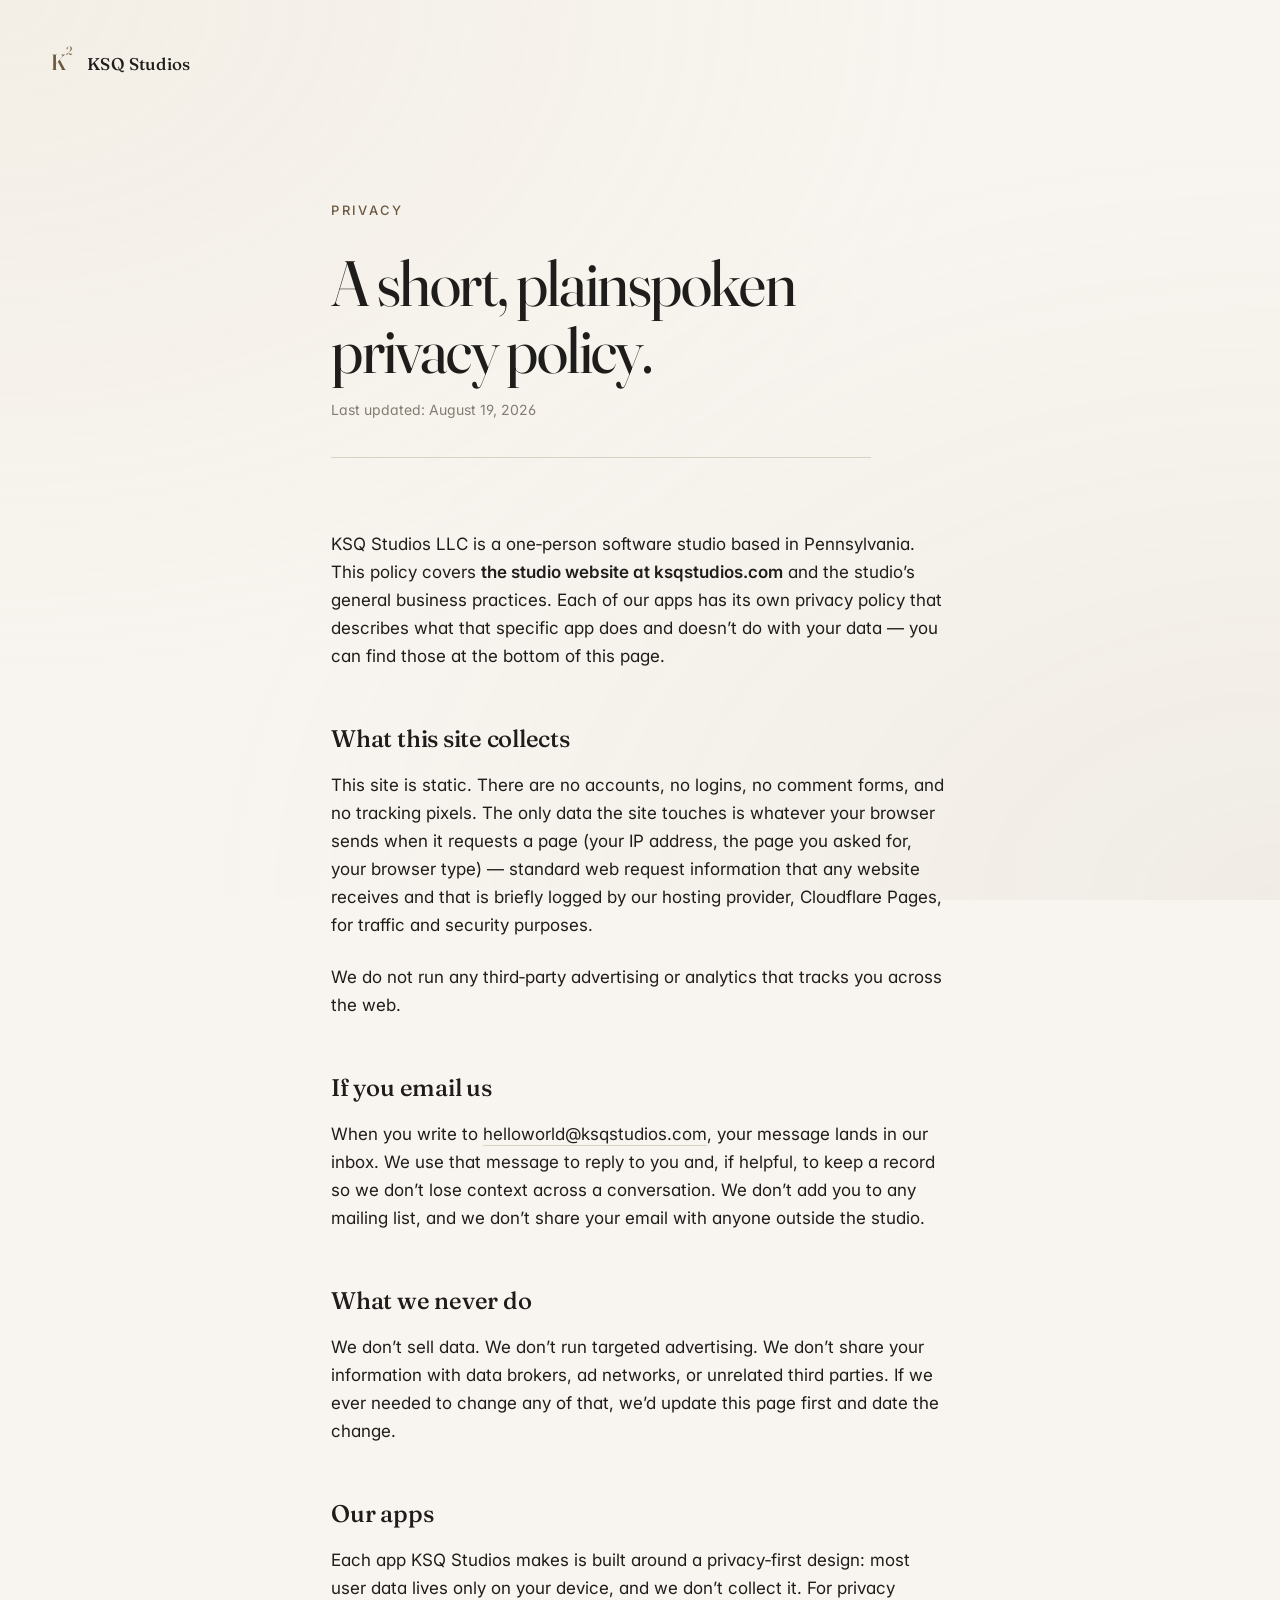
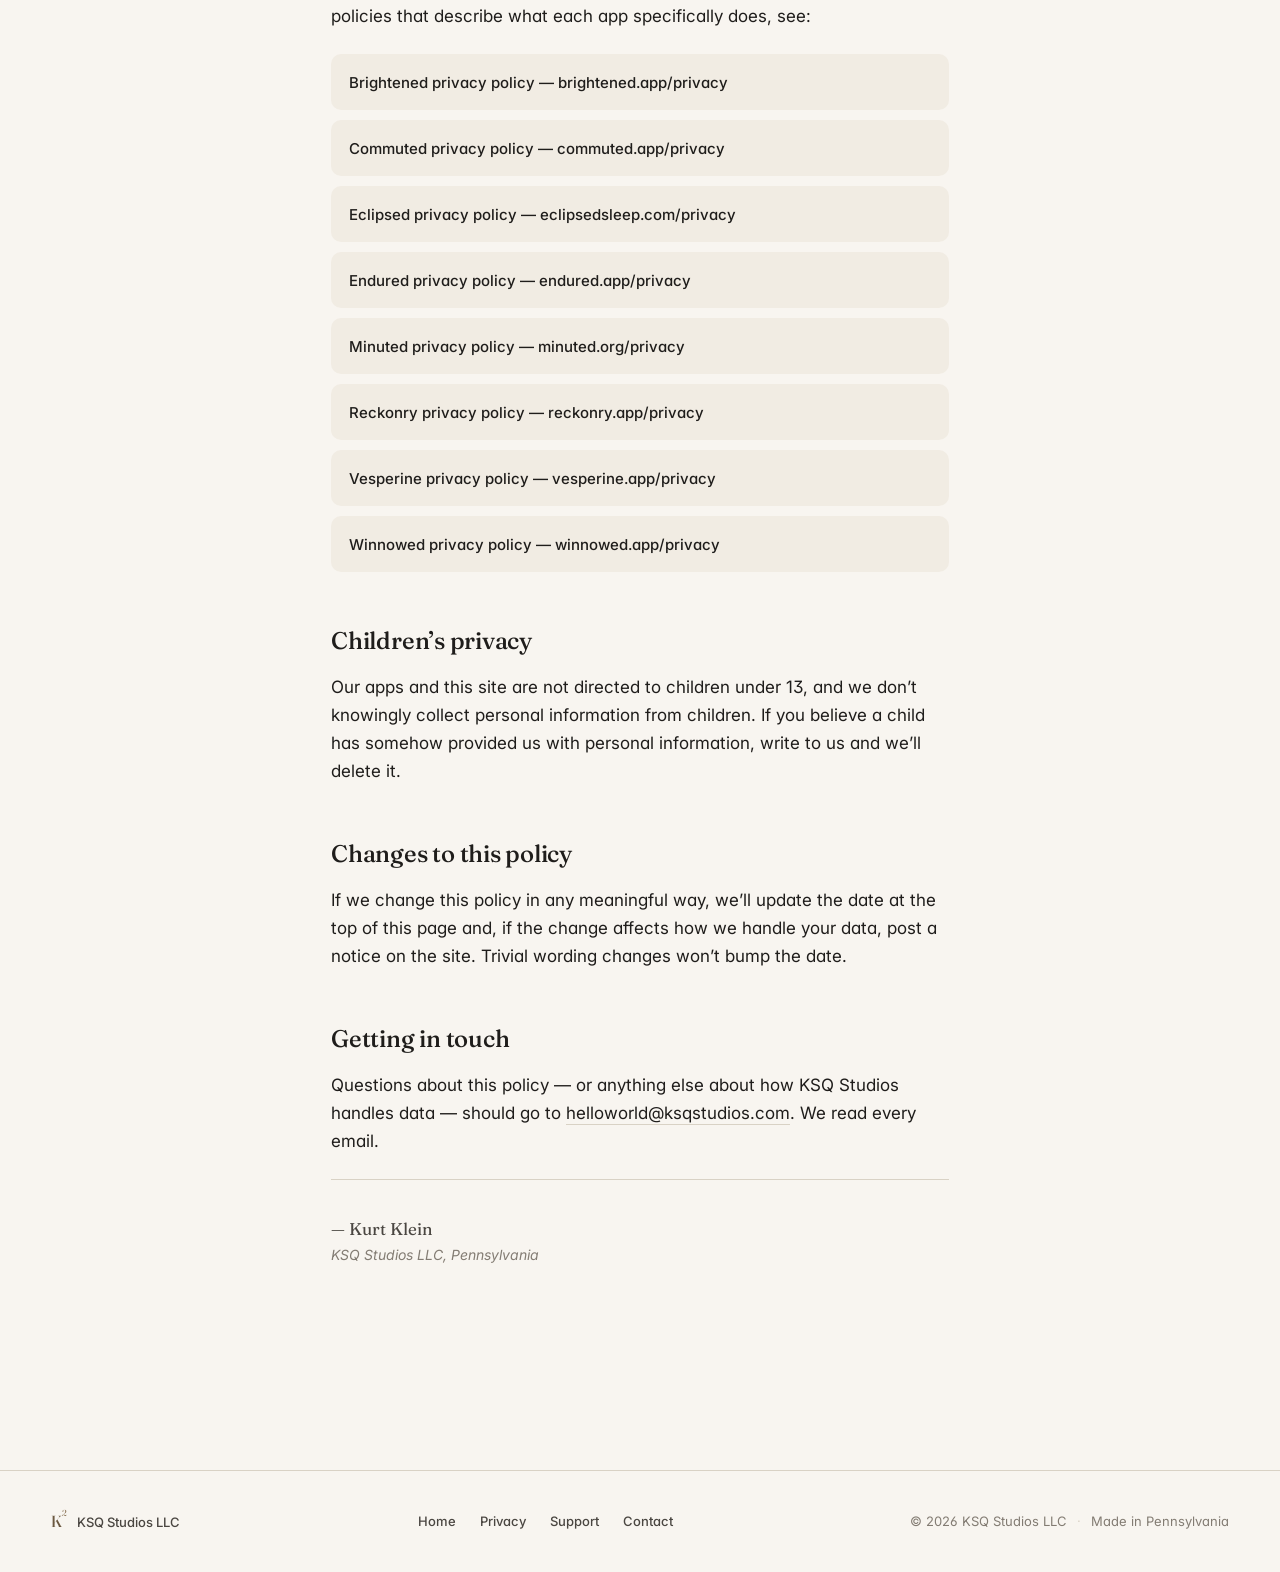
==== privacy.html @ d29ca43e "Updated for Commuted App Launch" ====
<!DOCTYPE html>
<html lang="en">
<head>
  <meta charset="UTF-8">
  <meta name="viewport" content="width=device-width, initial-scale=1.0">
  <meta name="description" content="Privacy policy for KSQ Studios LLC and ksqstudios.com. For app-specific policies, see the individual app sites.">

  <title>Privacy — KSQ Studios</title>

  <link rel="icon" type="image/x-icon" href="/favicon.ico">
  <link rel="icon" type="image/png" href="/favicon.png">
  <link rel="apple-touch-icon" href="/apple-touch-icon.png">

  <meta property="og:title" content="Privacy — KSQ Studios">
  <meta property="og:description" content="Privacy policy for KSQ Studios LLC and ksqstudios.com.">
  <meta property="og:url" content="https://ksqstudios.com/privacy">
  <meta property="og:type" content="website">
  <meta property="og:image" content="https://ksqstudios.com/og-image.png">

  <meta name="theme-color" content="#F8F5F0">

  <link rel="preconnect" href="https://fonts.googleapis.com">
  <link rel="preconnect" href="https://fonts.gstatic.com" crossorigin>
  <link href="https://fonts.googleapis.com/css2?family=Fraunces:ital,opsz,wght@0,9..144,400;0,9..144,500;0,9..144,600;1,9..144,400;1,9..144,500&family=Inter:wght@400;500;600&display=swap" rel="stylesheet">

  <link rel="stylesheet" href="/styles.css">
</head>
<body>

  <header class="site-header">
    <a href="/" class="wordmark-row" aria-label="KSQ Studios home">
      <span class="monogram" aria-hidden="true">K<sup>2</sup></span>
      <span class="wordmark">KSQ Studios</span>
    </a>
  </header>

  <main>

    <article class="doc">
      <p class="eyebrow">Privacy</p>
      <h1 class="doc-title">A short, plainspoken privacy policy.</h1>
      <p class="doc-meta">Last updated: August 19, 2026</p>

      <div class="doc-body">

        <p>
          KSQ Studios LLC is a one&#x2011;person software studio based in Pennsylvania. This policy covers <strong>the studio website at ksqstudios.com</strong> and the studio&rsquo;s general business practices. Each of our apps has its own privacy policy that describes what that specific app does and doesn&rsquo;t do with your data &mdash; you can find those at the bottom of this page.
        </p>

        <h2>What this site collects</h2>
        <p>
          This site is static. There are no accounts, no logins, no comment forms, and no tracking pixels. The only data the site touches is whatever your browser sends when it requests a page (your IP address, the page you asked for, your browser type) &mdash; standard web request information that any website receives and that is briefly logged by our hosting provider, Cloudflare Pages, for traffic and security purposes.
        </p>
        <p>
          We do not run any third&#x2011;party advertising or analytics that tracks you across the web.
        </p>

        <h2>If you email us</h2>
        <p>
          When you write to <a href="mailto:helloworld@ksqstudios.com">helloworld@ksqstudios.com</a>, your message lands in our inbox. We use that message to reply to you and, if helpful, to keep a record so we don&rsquo;t lose context across a conversation. We don&rsquo;t add you to any mailing list, and we don&rsquo;t share your email with anyone outside the studio.
        </p>

        <h2>What we never do</h2>
        <p>
          We don&rsquo;t sell data. We don&rsquo;t run targeted advertising. We don&rsquo;t share your information with data brokers, ad networks, or unrelated third parties. If we ever needed to change any of that, we&rsquo;d update this page first and date the change.
        </p>

        <h2>Our apps</h2>
        <p>
          Each app KSQ Studios makes is built around a privacy&#x2011;first design: most user data lives only on your device, and we don&rsquo;t collect it. For privacy policies that describe what each app specifically does, see:
        </p>
        <ul class="link-list">
          <li><a href="https://brightened.app/privacy" rel="noopener">Brightened privacy policy &mdash; brightened.app/privacy</a></li>
          <li><a href="https://commuted.app/privacy" rel="noopener">Commuted privacy policy &mdash; commuted.app/privacy</a></li>
          <li><a href="https://eclipsedsleep.com/privacy" rel="noopener">Eclipsed privacy policy &mdash; eclipsedsleep.com/privacy</a></li>
          <li><a href="https://endured.app/privacy" rel="noopener">Endured privacy policy &mdash; endured.app/privacy</a></li>
          <li><a href="https://minuted.org/privacy" rel="noopener">Minuted privacy policy &mdash; minuted.org/privacy</a></li>
          <li><a href="https://reckonry.app/privacy" rel="noopener">Reckonry privacy policy &mdash; reckonry.app/privacy</a></li>
          <li><a href="https://vesperine.app/privacy" rel="noopener">Vesperine privacy policy &mdash; vesperine.app/privacy</a></li>
          <li><a href="https://winnowed.app/privacy" rel="noopener">Winnowed privacy policy &mdash; winnowed.app/privacy</a></li>
        </ul>

        <h2>Children&rsquo;s privacy</h2>
        <p>
          Our apps and this site are not directed to children under 13, and we don&rsquo;t knowingly collect personal information from children. If you believe a child has somehow provided us with personal information, write to us and we&rsquo;ll delete it.
        </p>

        <h2>Changes to this policy</h2>
        <p>
          If we change this policy in any meaningful way, we&rsquo;ll update the date at the top of this page and, if the change affects how we handle your data, post a notice on the site. Trivial wording changes won&rsquo;t bump the date.
        </p>

        <h2>Getting in touch</h2>
        <p>
          Questions about this policy &mdash; or anything else about how KSQ Studios handles data &mdash; should go to <a href="mailto:helloworld@ksqstudios.com">helloworld@ksqstudios.com</a>. We read every email.
        </p>

        <p class="signoff">
          &mdash; Kurt Klein<br>
          <em>KSQ Studios LLC, Pennsylvania</em>
        </p>

      </div>
    </article>

  </main>

  <footer class="site-footer">
    <div class="footer-inner">
      <div class="footer-mark">
        <span class="monogram monogram--small" aria-hidden="true">K<sup>2</sup></span>
        <span>KSQ Studios LLC</span>
      </div>
      <nav class="footer-nav" aria-label="Footer">
        <a href="/">Home</a>
        <a href="/privacy">Privacy</a>
        <a href="/support">Support</a>
        <a href="mailto:helloworld@ksqstudios.com">Contact</a>
      </nav>
      <div class="footer-meta">
        <span>&copy; 2026 KSQ Studios LLC</span>
        <span class="dot" aria-hidden="true">&middot;</span>
        <span>Made in Pennsylvania</span>
      </div>
    </div>
  </footer>

</body>
</html>
---- styles.css ----
/* ============================================================
   KSQ Studios — styles.css
   ============================================================ */

/* ---------- Tokens ---------- */
:root {
  /* Paper & ink — calm, letterhead-quality background that lets
     each app's gradient do its own thing in its card. */
  --paper:        #F8F5F0;
  --paper-warm:   #F1ECE3;
  --ink:          #1F1D1B;
  --ink-soft:     #4A4641;
  --ink-mute:     #837C73;
  --rule:         #D9D2C5;

  /* Accent — a warm graphite/bronze that sits between the
     two app palettes without competing with either. */
  --accent:       #6B5840;
  --accent-soft:  #8C7558;

  /* Minuted brand stops (cool→warm) */
  --m-cool:       #378ADD;
  --m-mid:        #7F77DD;
  --m-warm:       #D85A30;

  /* Winnowed brand stops (harvest arc) */
  --w-sage:       #7A9B5E;
  --w-wheat:      #D4B56A;
  --w-rust:       #C25A2F;
  --w-burgundy:   #6B1A1E;

  /* Eclipsed brand stops (Vigil — cool clarity to fevered crimson) */
  --e-slate:      #3A5878;
  --e-mist:       #4F5680;
  --e-plum:       #6E4569;
  --e-rust:       #8B3D45;
  --e-crimson:    #5E1418;

  /* Endured brand stops (Bone-to-Iron — achromatic depth) */
  --en-bone:      #E8E1D0;
  --en-stone:     #B0A998;
  --en-slate:     #605C50;
  --en-graphite:  #2A2926;
  --en-iron:      #0A0A09;

  /* Vesperine brand stops (Candle, ivory glow to coal) */
  --v-ivory:      #F5F1E8;
  --v-honey:      #EDC788;
  --v-amber:      #A87838;
  --v-bronze:     #5A3318;
  --v-coal:       #1F1108;

  /* Brightened brand stops (positive arc, slate to radiant) */
  --b-slate:      #3A4148;
  --b-dusk:       #4E4468;
  --b-dawn:       #B89654;
  --b-amber:      #C4832F;
  --b-radiant:    #D9A621;

  /* Reckonry brand stops (divergence arc, teal to magenta) */
  --r-teal:       #1F5F5B;
  --r-petrol:     #2E4E6E;
  --r-indigo:     #46406E;
  --r-violet:     #6E3A78;
  --r-magenta:    #8E2358;

  /* Commuted brand stops (fixed identity arc, asphalt to signal) */
  --c-asphalt:    #0E1620;
  --c-slate:      #1E3040;
  --c-steel:      #33546B;
  --c-channel:    #3E829B;
  --c-signal:     #5FBFCF;

  /* Type scale — fluid clamps so the page reads on phone and laptop alike */
  --fs-eyebrow:   clamp(11px, 0.7vw + 9px, 13px);
  --fs-section:   clamp(11px, 0.7vw + 9px, 13px);
  --fs-body:      clamp(15px, 0.4vw + 14px, 17px);
  --fs-lede:      clamp(17px, 0.6vw + 15px, 21px);
  --fs-hero:      clamp(38px, 6vw + 12px, 76px);
  --fs-app-name:  clamp(28px, 2.4vw + 18px, 40px);
  --fs-app-tag:   clamp(17px, 0.6vw + 15px, 21px);

  /* Spacing — generous, magazine-grade rhythm */
  --space-page:   clamp(24px, 4vw, 56px);
  --space-block:  clamp(80px, 9vw, 140px);
}

/* ---------- Reset ---------- */
*, *::before, *::after { box-sizing: border-box; }

html {
  -webkit-text-size-adjust: 100%;
  -webkit-font-smoothing: antialiased;
  -moz-osx-font-smoothing: grayscale;
  text-rendering: optimizeLegibility;
  scroll-behavior: smooth;
}

body {
  margin: 0;
  padding: 0;
  background: var(--paper);
  color: var(--ink);
  font-family: 'Inter', -apple-system, BlinkMacSystemFont, 'Segoe UI', sans-serif;
  font-size: var(--fs-body);
  line-height: 1.55;
  font-feature-settings: 'kern', 'liga', 'ss01', 'cv11';
}

/* Subtle paper texture — not a generic noise overlay,
   just a hint of variation so the cream feels printed
   instead of digital. */
body::before {
  content: '';
  position: fixed;
  inset: 0;
  pointer-events: none;
  background:
    radial-gradient(ellipse at top left, rgba(214, 195, 165, 0.12), transparent 55%),
    radial-gradient(ellipse at bottom right, rgba(160, 140, 110, 0.08), transparent 60%);
  z-index: 0;
}

main, header, footer { position: relative; z-index: 1; }

a { color: inherit; text-decoration: none; }

/* ---------- Header ---------- */
.site-header {
  padding: clamp(28px, 3.5vw, 48px) var(--space-page);
}

.wordmark-row {
  display: inline-flex;
  align-items: baseline;
  gap: 14px;
}

.monogram {
  font-family: 'Fraunces', Georgia, serif;
  font-size: 22px;
  font-weight: 500;
  font-variation-settings: 'opsz' 144;
  letter-spacing: -0.01em;
  color: var(--accent);
  position: relative;
  display: inline-block;
}

.monogram sup {
  font-size: 0.55em;
  font-weight: 500;
  margin-left: 0.04em;
  top: -0.55em;
  position: relative;
  color: var(--accent-soft);
}

.monogram--small {
  font-size: 16px;
}

.wordmark {
  font-family: 'Fraunces', Georgia, serif;
  font-size: 17px;
  font-weight: 500;
  font-variation-settings: 'opsz' 14;
  letter-spacing: 0.01em;
  color: var(--ink);
}

/* ---------- Hero ---------- */
.hero {
  padding: clamp(60px, 9vw, 140px) var(--space-page) clamp(80px, 11vw, 160px);
  max-width: 1080px;
  margin: 0 auto;
}

.eyebrow {
  font-family: 'Inter', sans-serif;
  font-size: var(--fs-eyebrow);
  font-weight: 500;
  text-transform: uppercase;
  letter-spacing: 0.18em;
  color: var(--accent);
  margin: 0 0 28px;
}

.hero-headline {
  font-family: 'Fraunces', Georgia, serif;
  font-size: var(--fs-hero);
  font-weight: 400;
  font-variation-settings: 'opsz' 144;
  line-height: 1.04;
  letter-spacing: -0.025em;
  color: var(--ink);
  margin: 0 0 clamp(28px, 3vw, 40px);
  max-width: 18ch;
}

.hero-headline em {
  font-style: italic;
  font-weight: 400;
  color: var(--accent);
  font-variation-settings: 'opsz' 144;
}

.hero-lede {
  font-family: 'Inter', sans-serif;
  font-size: var(--fs-lede);
  font-weight: 400;
  line-height: 1.5;
  color: var(--ink-soft);
  max-width: 52ch;
  margin: 0;
}

/* ---------- Section labels (small caps anchors) ---------- */
.section-label {
  font-family: 'Inter', sans-serif;
  font-size: var(--fs-section);
  font-weight: 500;
  text-transform: uppercase;
  letter-spacing: 0.18em;
  color: var(--accent);
  margin: 0 0 clamp(36px, 4vw, 56px);
  padding-bottom: 14px;
  border-bottom: 1px solid var(--rule);
}

/* ---------- Apps grid ---------- */
.apps {
  padding: 0 var(--space-page) var(--space-block);
  max-width: 1280px;
  margin: 0 auto;
}

.app-grid {
  display: grid;
  grid-template-columns: repeat(auto-fit, minmax(min(420px, 100%), 1fr));
  gap: clamp(24px, 3vw, 40px);
}

/* ---------- App card ---------- */
.app-card {
  position: relative;
  display: flex;
  flex-direction: column;
  background: #fff;
  border-radius: 24px;
  overflow: hidden;
  box-shadow:
    0 1px 0 rgba(0, 0, 0, 0.02),
    0 4px 12px rgba(31, 29, 27, 0.04),
    0 24px 48px -16px rgba(31, 29, 27, 0.08);
  transition: transform 0.4s cubic-bezier(0.2, 0.8, 0.2, 1),
              box-shadow 0.4s cubic-bezier(0.2, 0.8, 0.2, 1);
}

.app-card:hover {
  transform: translateY(-3px);
  box-shadow:
    0 1px 0 rgba(0, 0, 0, 0.02),
    0 8px 20px rgba(31, 29, 27, 0.06),
    0 32px 64px -16px rgba(31, 29, 27, 0.12);
}

/* Card art header — gradient backdrop tinted by app brand,
   icon floating in the top-leading area like a printed plate. */
.app-card-art {
  position: relative;
  aspect-ratio: 16 / 9;
  overflow: hidden;
  display: flex;
  align-items: center;
  justify-content: center;
}

.app-card-glow {
  position: absolute;
  inset: 0;
  z-index: 0;
}

.app-card-glow--minuted {
  background:
    radial-gradient(ellipse at 25% 35%, var(--m-cool) 0%, transparent 55%),
    radial-gradient(ellipse at 75% 70%, var(--m-warm) 0%, transparent 50%),
    linear-gradient(135deg, var(--m-cool), var(--m-mid) 50%, var(--m-warm));
}

.app-card-glow--winnowed {
  background:
    radial-gradient(ellipse at 20% 40%, var(--w-sage) 0%, transparent 55%),
    radial-gradient(ellipse at 80% 70%, var(--w-burgundy) 0%, transparent 50%),
    linear-gradient(135deg, var(--w-sage), var(--w-wheat) 35%, var(--w-rust) 70%, var(--w-burgundy));
}

.app-card-glow--eclipsed {
  background:
    radial-gradient(ellipse at 25% 35%, var(--e-slate) 0%, transparent 55%),
    radial-gradient(ellipse at 75% 70%, var(--e-crimson) 0%, transparent 50%),
    linear-gradient(135deg, var(--e-slate), var(--e-mist) 25%, var(--e-plum) 50%, var(--e-rust) 75%, var(--e-crimson));
}

.app-card-glow--endured {
  background:
    radial-gradient(ellipse at 25% 35%, var(--en-stone) 0%, transparent 55%),
    radial-gradient(ellipse at 75% 70%, var(--en-iron) 0%, transparent 50%),
    linear-gradient(135deg, var(--en-bone), var(--en-stone) 25%, var(--en-slate) 50%, var(--en-graphite) 75%, var(--en-iron));
}

.app-card-glow--vesperine {
  background:
    radial-gradient(ellipse at 28% 32%, var(--v-honey) 0%, transparent 52%),
    radial-gradient(ellipse at 78% 74%, var(--v-coal) 0%, transparent 55%),
    linear-gradient(135deg, var(--v-bronze), var(--v-amber) 42%, var(--v-honey) 100%);
}

.app-card-glow--brightened {
  background:
    radial-gradient(ellipse at 25% 35%, var(--b-dusk) 0%, transparent 55%),
    radial-gradient(ellipse at 75% 70%, var(--b-radiant) 0%, transparent 50%),
    linear-gradient(135deg, var(--b-slate), var(--b-dusk) 25%, var(--b-dawn) 50%, var(--b-amber) 75%, var(--b-radiant));
}

.app-card-glow--reckonry {
  background:
    radial-gradient(ellipse at 25% 35%, var(--r-petrol) 0%, transparent 55%),
    radial-gradient(ellipse at 75% 70%, var(--r-magenta) 0%, transparent 50%),
    linear-gradient(135deg, var(--r-teal), var(--r-petrol) 25%, var(--r-indigo) 50%, var(--r-violet) 75%, var(--r-magenta));
}

.app-card-glow--commuted {
  background:
    radial-gradient(ellipse at 25% 35%, var(--c-slate) 0%, transparent 55%),
    radial-gradient(ellipse at 75% 70%, var(--c-signal) 0%, transparent 50%),
    linear-gradient(135deg, var(--c-asphalt), var(--c-slate) 25%, var(--c-steel) 50%, var(--c-channel) 75%, var(--c-signal));
}

/* Subtle film grain on the gradient — keeps it from looking
   too clean, matches the printed feel of the rest of the page. */
.app-card-art::after {
  content: '';
  position: absolute;
  inset: 0;
  z-index: 1;
  background:
    radial-gradient(ellipse at top, rgba(255, 255, 255, 0.18), transparent 55%);
  pointer-events: none;
}

.app-icon {
  position: relative;
  z-index: 2;
  width: clamp(120px, 18vw, 160px);
  height: auto;
  border-radius: 28px;
  filter: drop-shadow(0 8px 16px rgba(0, 0, 0, 0.18))
          drop-shadow(0 24px 40px rgba(0, 0, 0, 0.22));
  transition: transform 0.5s cubic-bezier(0.2, 0.8, 0.2, 1);
}

.app-card:hover .app-icon {
  transform: translateY(-4px) scale(1.02);
}

/* Card body — typography lives here */
.app-card-body {
  padding: clamp(28px, 3.5vw, 44px) clamp(28px, 3.5vw, 44px) clamp(32px, 4vw, 48px);
  display: flex;
  flex-direction: column;
  gap: 14px;
  flex: 1;
}

.app-name {
  font-family: 'Fraunces', Georgia, serif;
  font-size: var(--fs-app-name);
  font-weight: 500;
  font-variation-settings: 'opsz' 144;
  letter-spacing: -0.02em;
  line-height: 1;
  color: var(--ink);
  margin: 0;
}

.app-tagline {
  font-family: 'Fraunces', Georgia, serif;
  font-style: italic;
  font-size: var(--fs-app-tag);
  font-weight: 400;
  font-variation-settings: 'opsz' 24;
  line-height: 1.3;
  color: var(--accent);
  margin: 0;
  letter-spacing: 0;
}

.app-description {
  font-family: 'Inter', sans-serif;
  font-size: 15px;
  line-height: 1.6;
  color: var(--ink-soft);
  margin: 4px 0 0;
  max-width: 44ch;
}

.app-actions {
  margin-top: auto;
  padding-top: clamp(18px, 2vw, 24px);
  display: flex;
  flex-wrap: wrap;
  gap: 16px 22px;
  align-items: center;
}

.app-link {
  display: inline-flex;
  align-items: center;
  gap: 7px;
  font-family: 'Inter', sans-serif;
  font-size: 14px;
  font-weight: 500;
  color: var(--ink);
  border-bottom: 1px solid var(--ink);
  padding-bottom: 2px;
  transition: color 0.25s ease, border-color 0.25s ease, gap 0.25s ease;
}

.app-link:hover {
  color: var(--accent);
  border-bottom-color: var(--accent);
  gap: 9px;
}

.app-link svg {
  flex-shrink: 0;
  margin-bottom: 1px;
  transition: transform 0.25s ease;
}

/* Coming soon badge: stands where the App Store badge sits until an
   app is approved. Matched to the badge's 160x53 footprint so the card
   does not reflow when the real badge replaces it. Outlined rather than
   filled: it should read as a placeholder, not compete with the live
   download badges on the cards above it. */
.coming-soon-badge {
  display: inline-flex;
  align-items: center;
  gap: 9px;
  width: 160px;
  height: 53px;
  padding: 0 13px;
  box-sizing: border-box;
  border: 1px solid var(--rule);
  border-radius: 9px;
  font-family: 'Inter', sans-serif;
  color: var(--ink-soft);
  background: transparent;
}

.coming-soon-badge svg {
  flex-shrink: 0;
  opacity: 0.65;
}

.coming-soon-text {
  display: flex;
  flex-direction: column;
  line-height: 1.15;
}

.coming-soon-kicker {
  font-size: 13.5px;
  font-weight: 600;
  letter-spacing: -0.005em;
}

.coming-soon-store {
  font-size: 11px;
  font-weight: 400;
  color: var(--ink-mute);
}

.app-link:hover svg {
  transform: translate(1px, -1px);
}

.app-status {
  font-family: 'Inter', sans-serif;
  font-size: 12.5px;
  font-weight: 500;
  text-transform: uppercase;
  letter-spacing: 0.12em;
  color: var(--ink-mute);
  padding: 6px 12px;
  background: var(--paper-warm);
  border-radius: 999px;
  white-space: nowrap;
}

/* ---------- About ---------- */
.about {
  padding: 0 var(--space-page) var(--space-block);
  max-width: 1080px;
  margin: 0 auto;
}

.about-prose {
  max-width: 60ch;
}

.about-prose p {
  font-family: 'Fraunces', Georgia, serif;
  font-size: clamp(18px, 0.8vw + 16px, 23px);
  font-weight: 400;
  font-variation-settings: 'opsz' 24;
  line-height: 1.55;
  color: var(--ink);
  margin: 0 0 1.4em;
}

.about-prose p:last-child {
  margin-bottom: 0;
}

.about-prose .name {
  font-style: italic;
  color: var(--accent);
}

/* ---------- Contact ---------- */
.contact {
  padding: 0 var(--space-page) var(--space-block);
  max-width: 1080px;
  margin: 0 auto;
}

.contact-list {
  list-style: none;
  padding: 0;
  margin: 0;
  display: grid;
  grid-template-columns: repeat(auto-fit, minmax(min(280px, 100%), 1fr));
  gap: 28px 56px;
  max-width: 720px;
}

.contact-list li {
  display: flex;
  flex-direction: column;
  gap: 6px;
}

.contact-label {
  font-family: 'Inter', sans-serif;
  font-size: 11px;
  font-weight: 500;
  text-transform: uppercase;
  letter-spacing: 0.18em;
  color: var(--ink-mute);
}

.contact-link {
  font-family: 'Fraunces', Georgia, serif;
  font-size: clamp(20px, 1.1vw + 16px, 26px);
  font-weight: 400;
  font-variation-settings: 'opsz' 48;
  letter-spacing: -0.01em;
  color: var(--ink);
  border-bottom: 1px solid var(--rule);
  padding-bottom: 4px;
  width: fit-content;
  transition: color 0.25s ease, border-color 0.25s ease;
}

.contact-link:hover {
  color: var(--accent);
  border-bottom-color: var(--accent);
}

/* ---------- Footer ---------- */
.site-footer {
  border-top: 1px solid var(--rule);
  margin-top: clamp(40px, 5vw, 64px);
  padding: clamp(28px, 3vw, 40px) var(--space-page);
}

.footer-inner {
  max-width: 1280px;
  margin: 0 auto;
  display: flex;
  flex-wrap: wrap;
  align-items: center;
  justify-content: space-between;
  gap: 16px;
}

.footer-mark {
  display: inline-flex;
  align-items: baseline;
  gap: 10px;
  font-family: 'Inter', sans-serif;
  font-size: 13px;
  font-weight: 500;
  color: var(--ink-soft);
}

.footer-meta {
  font-family: 'Inter', sans-serif;
  font-size: 13px;
  color: var(--ink-mute);
  display: inline-flex;
  align-items: center;
  gap: 10px;
}

.footer-meta .dot {
  color: var(--rule);
}

/* ---------- Doc pages (privacy, support) ---------- */
.doc {
  max-width: 720px;
  margin: 0 auto;
  padding: clamp(40px, 6vw, 80px) var(--space-page) var(--space-block);
}

.doc-title {
  font-family: 'Fraunces', Georgia, serif;
  font-size: clamp(38px, 5vw + 12px, 64px);
  font-weight: 400;
  font-variation-settings: 'opsz' 144;
  line-height: 1.05;
  letter-spacing: -0.025em;
  color: var(--ink);
  margin: 0 0 16px;
  max-width: 18ch;
}

.doc-title em {
  font-style: italic;
  color: var(--accent);
  font-weight: 400;
}

.doc-meta {
  font-family: 'Inter', sans-serif;
  font-size: 14px;
  color: var(--ink-mute);
  margin: 0 0 clamp(48px, 6vw, 72px);
  padding-bottom: clamp(28px, 3vw, 36px);
  border-bottom: 1px solid var(--rule);
  max-width: 60ch;
}

.doc-body {
  font-family: 'Inter', sans-serif;
  font-size: clamp(15px, 0.4vw + 14px, 17px);
  line-height: 1.65;
  color: var(--ink);
}

.doc-body p {
  margin: 0 0 1.4em;
  max-width: 64ch;
}

.doc-body h2 {
  font-family: 'Fraunces', Georgia, serif;
  font-size: clamp(20px, 0.8vw + 16px, 24px);
  font-weight: 500;
  font-variation-settings: 'opsz' 24;
  letter-spacing: -0.01em;
  line-height: 1.3;
  color: var(--ink);
  margin: 2.2em 0 0.7em;
}

.doc-body h2:first-child {
  margin-top: 0;
}

.doc-body a {
  color: var(--ink);
  border-bottom: 1px solid var(--rule);
  padding-bottom: 1px;
  transition: color 0.2s ease, border-color 0.2s ease;
}

.doc-body a:hover {
  color: var(--accent);
  border-bottom-color: var(--accent);
}

.doc-body strong {
  font-weight: 600;
  color: var(--ink);
}

.link-list {
  list-style: none;
  padding: 0;
  margin: 0 0 1.4em;
  display: flex;
  flex-direction: column;
  gap: 10px;
}

.link-list li {
  padding: 14px 18px;
  background: var(--paper-warm);
  border-radius: 10px;
}

.link-list a {
  border-bottom: none;
  font-family: 'Inter', sans-serif;
  font-size: 15px;
  font-weight: 500;
  color: var(--ink);
}

.link-list a:hover {
  color: var(--accent);
}

.signoff {
  margin-top: clamp(48px, 5vw, 72px);
  padding-top: clamp(28px, 3vw, 36px);
  border-top: 1px solid var(--rule);
  font-family: 'Fraunces', Georgia, serif;
  font-size: 17px;
  color: var(--ink-soft);
  line-height: 1.5;
}

.signoff em {
  font-style: italic;
  color: var(--ink-mute);
  font-size: 14px;
  font-family: 'Inter', sans-serif;
  font-weight: 400;
}

/* ---------- Support cards ---------- */
.support-grid {
  display: grid;
  grid-template-columns: repeat(auto-fit, minmax(min(320px, 100%), 1fr));
  gap: clamp(20px, 2.5vw, 28px);
  margin: 0 0 clamp(56px, 6vw, 80px);
}

.support-card {
  display: flex;
  flex-direction: column;
  background: #fff;
  border-radius: 18px;
  overflow: hidden;
  box-shadow:
    0 1px 0 rgba(0, 0, 0, 0.02),
    0 4px 12px rgba(31, 29, 27, 0.04),
    0 18px 36px -14px rgba(31, 29, 27, 0.08);
  transition: transform 0.4s cubic-bezier(0.2, 0.8, 0.2, 1),
              box-shadow 0.4s cubic-bezier(0.2, 0.8, 0.2, 1);
  text-decoration: none;
  color: inherit;
}

.support-card:hover {
  transform: translateY(-3px);
  box-shadow:
    0 1px 0 rgba(0, 0, 0, 0.02),
    0 8px 16px rgba(31, 29, 27, 0.06),
    0 24px 48px -14px rgba(31, 29, 27, 0.12);
}

.support-card-art {
  position: relative;
  aspect-ratio: 16 / 7;
  overflow: hidden;
  display: flex;
  align-items: center;
  justify-content: flex-start;
  padding-left: clamp(22px, 3vw, 32px);
}

.support-card-glow {
  position: absolute;
  inset: 0;
  z-index: 0;
}

.support-card-glow--minuted {
  background:
    radial-gradient(ellipse at 25% 35%, var(--m-cool) 0%, transparent 55%),
    radial-gradient(ellipse at 75% 70%, var(--m-warm) 0%, transparent 50%),
    linear-gradient(135deg, var(--m-cool), var(--m-mid) 50%, var(--m-warm));
}

.support-card-glow--winnowed {
  background:
    radial-gradient(ellipse at 20% 40%, var(--w-sage) 0%, transparent 55%),
    radial-gradient(ellipse at 80% 70%, var(--w-burgundy) 0%, transparent 50%),
    linear-gradient(135deg, var(--w-sage), var(--w-wheat) 35%, var(--w-rust) 70%, var(--w-burgundy));
}

.support-card-glow--eclipsed {
  background:
    radial-gradient(ellipse at 25% 35%, var(--e-slate) 0%, transparent 55%),
    radial-gradient(ellipse at 75% 70%, var(--e-crimson) 0%, transparent 50%),
    linear-gradient(135deg, var(--e-slate), var(--e-mist) 25%, var(--e-plum) 50%, var(--e-rust) 75%, var(--e-crimson));
}

.support-card-glow--endured {
  background:
    radial-gradient(ellipse at 25% 35%, var(--en-stone) 0%, transparent 55%),
    radial-gradient(ellipse at 75% 70%, var(--en-iron) 0%, transparent 50%),
    linear-gradient(135deg, var(--en-bone), var(--en-stone) 25%, var(--en-slate) 50%, var(--en-graphite) 75%, var(--en-iron));
}

.support-card-glow--vesperine {
  background:
    radial-gradient(ellipse at 28% 32%, var(--v-honey) 0%, transparent 52%),
    radial-gradient(ellipse at 78% 74%, var(--v-coal) 0%, transparent 55%),
    linear-gradient(135deg, var(--v-bronze), var(--v-amber) 42%, var(--v-honey) 100%);
}

.support-card-glow--brightened {
  background:
    radial-gradient(ellipse at 25% 35%, var(--b-dusk) 0%, transparent 55%),
    radial-gradient(ellipse at 75% 70%, var(--b-radiant) 0%, transparent 50%),
    linear-gradient(135deg, var(--b-slate), var(--b-dusk) 25%, var(--b-dawn) 50%, var(--b-amber) 75%, var(--b-radiant));
}

.support-card-glow--reckonry {
  background:
    radial-gradient(ellipse at 25% 35%, var(--r-petrol) 0%, transparent 55%),
    radial-gradient(ellipse at 75% 70%, var(--r-magenta) 0%, transparent 50%),
    linear-gradient(135deg, var(--r-teal), var(--r-petrol) 25%, var(--r-indigo) 50%, var(--r-violet) 75%, var(--r-magenta));
}

.support-card-glow--commuted {
  background:
    radial-gradient(ellipse at 25% 35%, var(--c-slate) 0%, transparent 55%),
    radial-gradient(ellipse at 75% 70%, var(--c-signal) 0%, transparent 50%),
    linear-gradient(135deg, var(--c-asphalt), var(--c-slate) 25%, var(--c-steel) 50%, var(--c-channel) 75%, var(--c-signal));
}

.support-card-art::after {
  content: '';
  position: absolute;
  inset: 0;
  z-index: 1;
  background: radial-gradient(ellipse at top, rgba(255, 255, 255, 0.18), transparent 55%);
  pointer-events: none;
}

.support-icon {
  position: relative;
  z-index: 2;
  width: clamp(64px, 8vw, 80px);
  height: auto;
  border-radius: 16px;
  filter: drop-shadow(0 4px 8px rgba(0, 0, 0, 0.2))
          drop-shadow(0 12px 20px rgba(0, 0, 0, 0.18));
  transition: transform 0.4s cubic-bezier(0.2, 0.8, 0.2, 1);
}

.support-card:hover .support-icon {
  transform: translateY(-3px) scale(1.03);
}

.support-card-body {
  padding: clamp(22px, 2.6vw, 30px);
  display: flex;
  flex-direction: column;
  gap: 8px;
}

.support-name {
  font-family: 'Fraunces', Georgia, serif;
  font-size: clamp(20px, 1vw + 16px, 24px);
  font-weight: 500;
  font-variation-settings: 'opsz' 48;
  letter-spacing: -0.015em;
  line-height: 1.2;
  color: var(--ink);
  margin: 0;
}

.support-description {
  font-family: 'Inter', sans-serif;
  font-size: 14.5px;
  line-height: 1.5;
  color: var(--ink-soft);
  margin: 0;
}

.support-link {
  margin-top: 14px;
  display: inline-flex;
  align-items: center;
  gap: 7px;
  font-family: 'Inter', sans-serif;
  font-size: 13.5px;
  font-weight: 500;
  color: var(--accent);
  letter-spacing: 0.01em;
  transition: gap 0.25s ease;
}

.support-card:hover .support-link {
  gap: 9px;
}

.support-link svg {
  flex-shrink: 0;
  margin-bottom: 1px;
}

.contact-heading {
  font-family: 'Fraunces', Georgia, serif;
  font-size: clamp(22px, 1vw + 18px, 28px);
  font-weight: 500;
  font-variation-settings: 'opsz' 48;
  letter-spacing: -0.015em;
  line-height: 1.25;
  color: var(--ink);
  margin: 0 0 16px;
}

/* ---------- Footer nav ---------- */
.footer-nav {
  display: inline-flex;
  align-items: center;
  gap: 24px;
  flex-wrap: wrap;
}

.footer-nav a {
  font-family: 'Inter', sans-serif;
  font-size: 13px;
  font-weight: 500;
  color: var(--ink-soft);
  transition: color 0.2s ease;
}

.footer-nav a:hover {
  color: var(--accent);
}

/* ---------- Reduced motion ---------- */
@media (prefers-reduced-motion: reduce) {
  *, *::before, *::after {
    animation-duration: 0.01ms !important;
    animation-iteration-count: 1 !important;
    transition-duration: 0.01ms !important;
  }
  html { scroll-behavior: auto; }
}

/* ---------- Smaller phones ---------- */
@media (max-width: 520px) {
  .hero-headline {
    max-width: 100%;
  }
  .app-card-art {
    aspect-ratio: 4 / 3;
  }
  .footer-inner {
    flex-direction: column;
    align-items: flex-start;
    gap: 8px;
  }
}
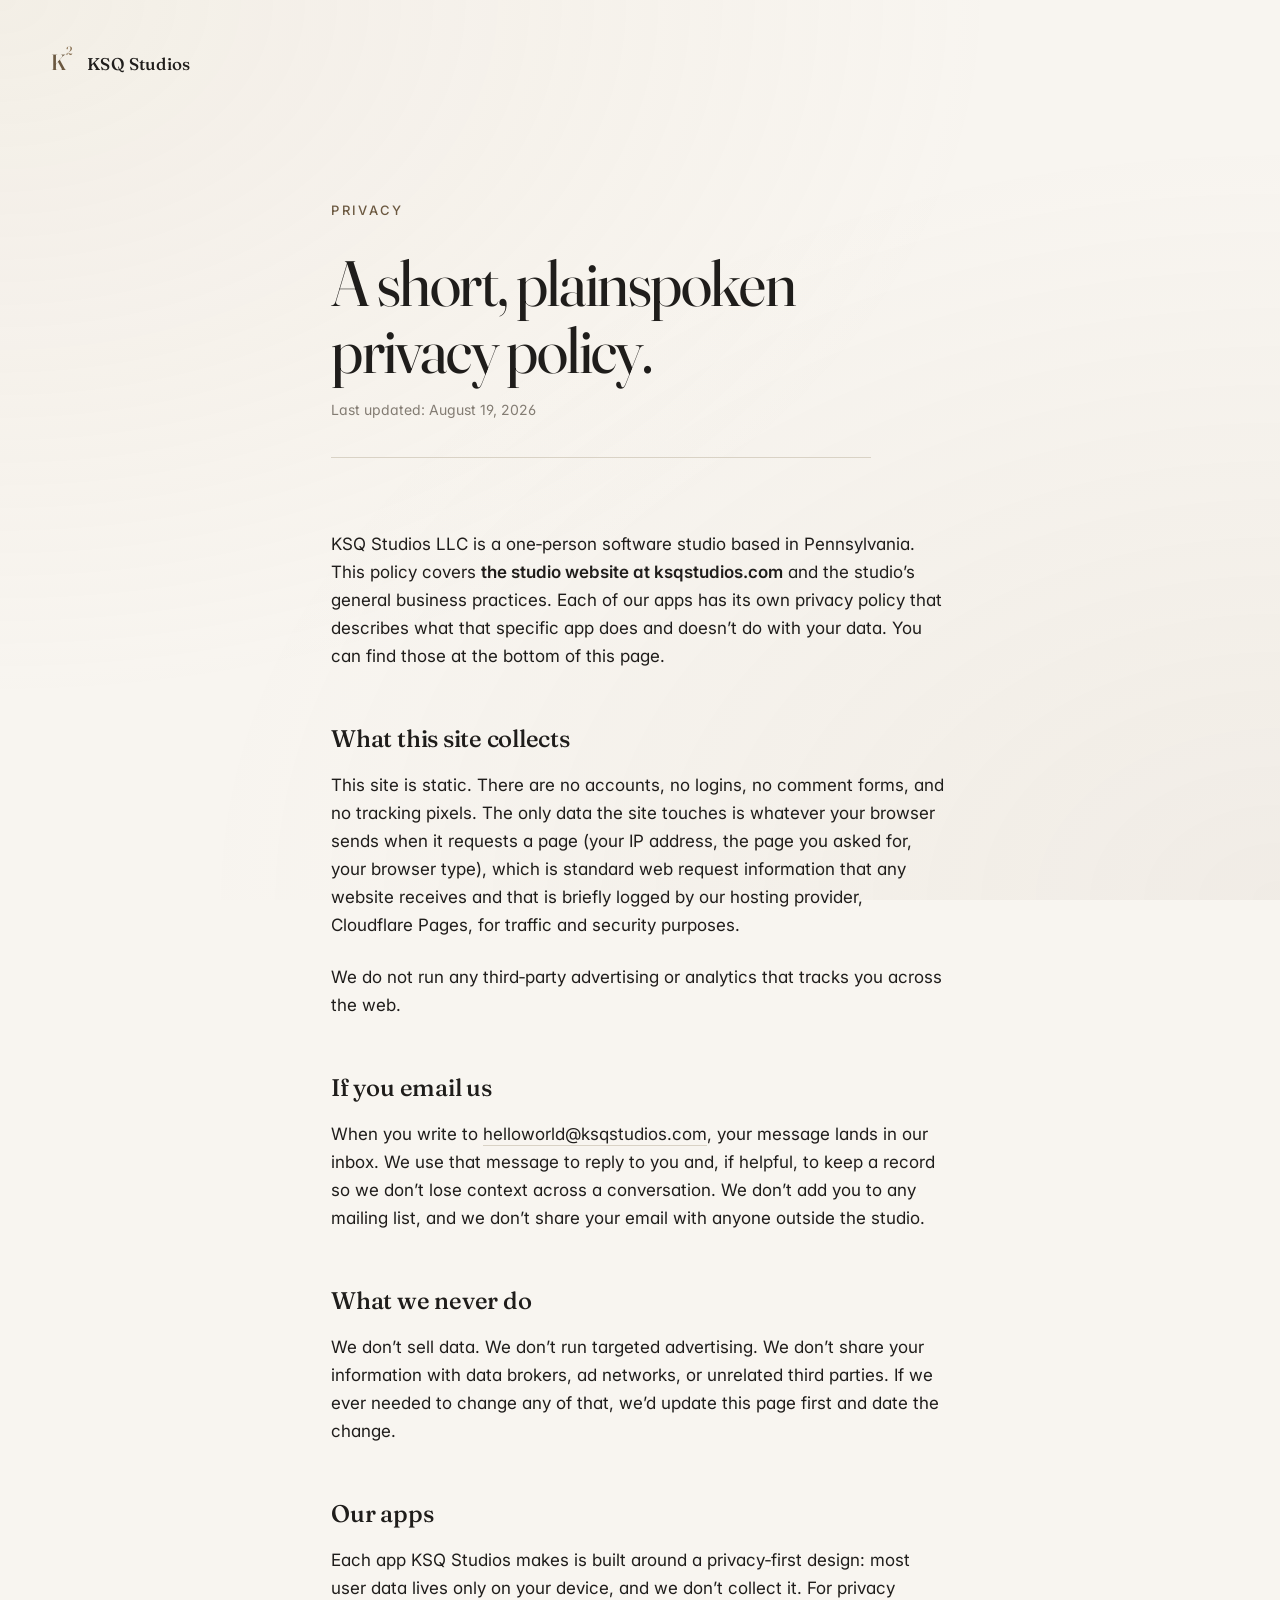
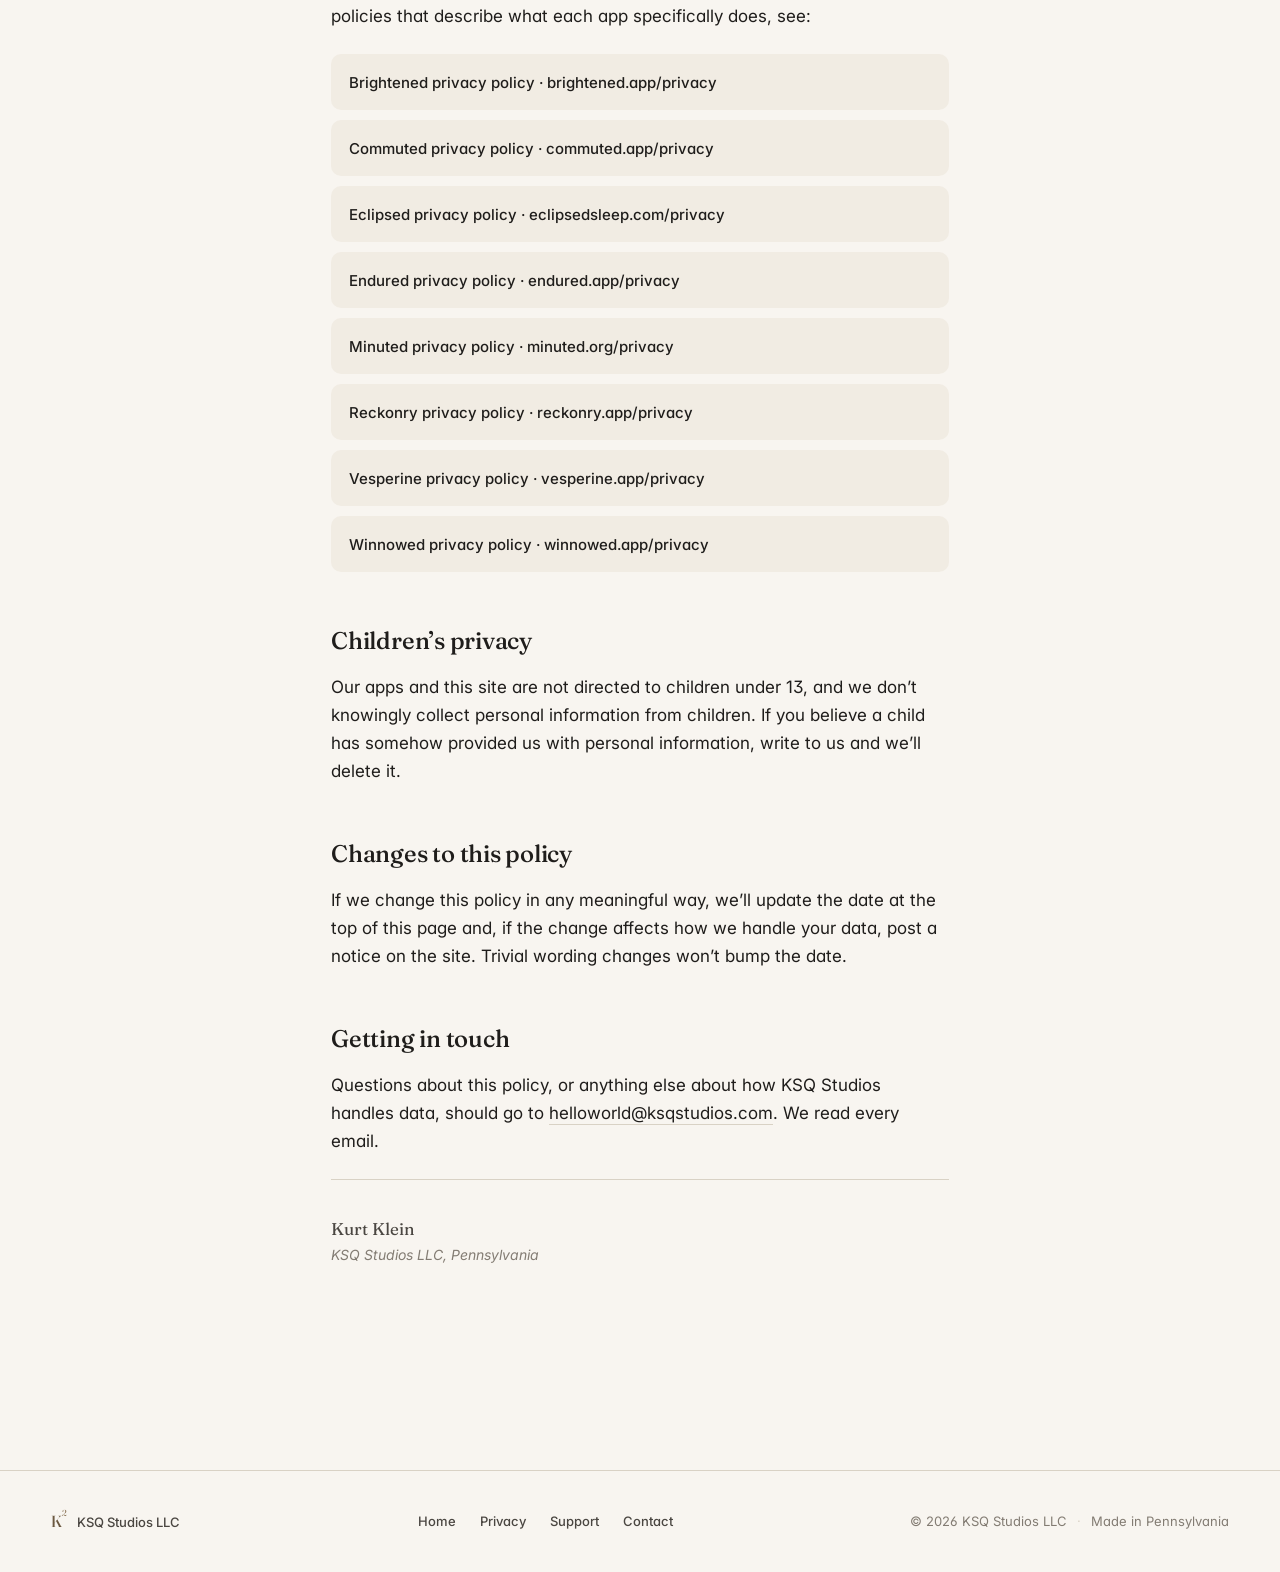
==== commit 4f1a793c: "Housekeeping for all of the website files" ====
--- a/privacy.html
+++ b/privacy.html
@@ -5,13 +5,13 @@
   <meta name="viewport" content="width=device-width, initial-scale=1.0">
   <meta name="description" content="Privacy policy for KSQ Studios LLC and ksqstudios.com. For app-specific policies, see the individual app sites.">
 
-  <title>Privacy — KSQ Studios</title>
+  <title>Privacy, KSQ Studios</title>
 
   <link rel="icon" type="image/x-icon" href="/favicon.ico">
   <link rel="icon" type="image/png" href="/favicon.png">
   <link rel="apple-touch-icon" href="/apple-touch-icon.png">
 
-  <meta property="og:title" content="Privacy — KSQ Studios">
+  <meta property="og:title" content="Privacy, KSQ Studios">
   <meta property="og:description" content="Privacy policy for KSQ Studios LLC and ksqstudios.com.">
   <meta property="og:url" content="https://ksqstudios.com/privacy">
   <meta property="og:type" content="website">
@@ -44,12 +44,12 @@
       <div class="doc-body">
 
         <p>
-          KSQ Studios LLC is a one&#x2011;person software studio based in Pennsylvania. This policy covers <strong>the studio website at ksqstudios.com</strong> and the studio&rsquo;s general business practices. Each of our apps has its own privacy policy that describes what that specific app does and doesn&rsquo;t do with your data &mdash; you can find those at the bottom of this page.
+          KSQ Studios LLC is a one&#x2011;person software studio based in Pennsylvania. This policy covers <strong>the studio website at ksqstudios.com</strong> and the studio&rsquo;s general business practices. Each of our apps has its own privacy policy that describes what that specific app does and doesn&rsquo;t do with your data. You can find those at the bottom of this page.
         </p>
 
         <h2>What this site collects</h2>
         <p>
-          This site is static. There are no accounts, no logins, no comment forms, and no tracking pixels. The only data the site touches is whatever your browser sends when it requests a page (your IP address, the page you asked for, your browser type) &mdash; standard web request information that any website receives and that is briefly logged by our hosting provider, Cloudflare Pages, for traffic and security purposes.
+          This site is static. There are no accounts, no logins, no comment forms, and no tracking pixels. The only data the site touches is whatever your browser sends when it requests a page (your IP address, the page you asked for, your browser type), which is standard web request information that any website receives and that is briefly logged by our hosting provider, Cloudflare Pages, for traffic and security purposes.
         </p>
         <p>
           We do not run any third&#x2011;party advertising or analytics that tracks you across the web.
@@ -70,14 +70,14 @@
           Each app KSQ Studios makes is built around a privacy&#x2011;first design: most user data lives only on your device, and we don&rsquo;t collect it. For privacy policies that describe what each app specifically does, see:
         </p>
         <ul class="link-list">
-          <li><a href="https://brightened.app/privacy" rel="noopener">Brightened privacy policy &mdash; brightened.app/privacy</a></li>
-          <li><a href="https://commuted.app/privacy" rel="noopener">Commuted privacy policy &mdash; commuted.app/privacy</a></li>
-          <li><a href="https://eclipsedsleep.com/privacy" rel="noopener">Eclipsed privacy policy &mdash; eclipsedsleep.com/privacy</a></li>
-          <li><a href="https://endured.app/privacy" rel="noopener">Endured privacy policy &mdash; endured.app/privacy</a></li>
-          <li><a href="https://minuted.org/privacy" rel="noopener">Minuted privacy policy &mdash; minuted.org/privacy</a></li>
-          <li><a href="https://reckonry.app/privacy" rel="noopener">Reckonry privacy policy &mdash; reckonry.app/privacy</a></li>
-          <li><a href="https://vesperine.app/privacy" rel="noopener">Vesperine privacy policy &mdash; vesperine.app/privacy</a></li>
-          <li><a href="https://winnowed.app/privacy" rel="noopener">Winnowed privacy policy &mdash; winnowed.app/privacy</a></li>
+          <li><a href="https://brightened.app/privacy" rel="noopener">Brightened privacy policy &middot; brightened.app/privacy</a></li>
+          <li><a href="https://commuted.app/privacy" rel="noopener">Commuted privacy policy &middot; commuted.app/privacy</a></li>
+          <li><a href="https://eclipsedsleep.com/privacy" rel="noopener">Eclipsed privacy policy &middot; eclipsedsleep.com/privacy</a></li>
+          <li><a href="https://endured.app/privacy" rel="noopener">Endured privacy policy &middot; endured.app/privacy</a></li>
+          <li><a href="https://minuted.org/privacy" rel="noopener">Minuted privacy policy &middot; minuted.org/privacy</a></li>
+          <li><a href="https://reckonry.app/privacy" rel="noopener">Reckonry privacy policy &middot; reckonry.app/privacy</a></li>
+          <li><a href="https://vesperine.app/privacy" rel="noopener">Vesperine privacy policy &middot; vesperine.app/privacy</a></li>
+          <li><a href="https://winnowed.app/privacy" rel="noopener">Winnowed privacy policy &middot; winnowed.app/privacy</a></li>
         </ul>
 
         <h2>Children&rsquo;s privacy</h2>
@@ -92,11 +92,11 @@
 
         <h2>Getting in touch</h2>
         <p>
-          Questions about this policy &mdash; or anything else about how KSQ Studios handles data &mdash; should go to <a href="mailto:helloworld@ksqstudios.com">helloworld@ksqstudios.com</a>. We read every email.
+          Questions about this policy, or anything else about how KSQ Studios handles data, should go to <a href="mailto:helloworld@ksqstudios.com">helloworld@ksqstudios.com</a>. We read every email.
         </p>
 
         <p class="signoff">
-          &mdash; Kurt Klein<br>
+          Kurt Klein<br>
           <em>KSQ Studios LLC, Pennsylvania</em>
         </p>
 
--- a/styles.css
+++ b/styles.css
@@ -1,10 +1,10 @@
 /* ============================================================
-   KSQ Studios — styles.css
+   KSQ Studios, styles.css
    ============================================================ */
 
 /* ---------- Tokens ---------- */
 :root {
-  /* Paper & ink — calm, letterhead-quality background that lets
+  /* Paper and ink, a calm letterhead-quality background that lets
      each app's gradient do its own thing in its card. */
   --paper:        #F8F5F0;
   --paper-warm:   #F1ECE3;
@@ -13,7 +13,7 @@
   --ink-mute:     #837C73;
   --rule:         #D9D2C5;
 
-  /* Accent — a warm graphite/bronze that sits between the
+  /* Accent, a warm graphite/bronze that sits between the
      two app palettes without competing with either. */
   --accent:       #6B5840;
   --accent-soft:  #8C7558;
@@ -29,14 +29,14 @@
   --w-rust:       #C25A2F;
   --w-burgundy:   #6B1A1E;
 
-  /* Eclipsed brand stops (Vigil — cool clarity to fevered crimson) */
+  /* Eclipsed brand stops (Vigil, cool clarity to fevered crimson) */
   --e-slate:      #3A5878;
   --e-mist:       #4F5680;
   --e-plum:       #6E4569;
   --e-rust:       #8B3D45;
   --e-crimson:    #5E1418;
 
-  /* Endured brand stops (Bone-to-Iron — achromatic depth) */
+  /* Endured brand stops (Bone to Iron, achromatic depth) */
   --en-bone:      #E8E1D0;
   --en-stone:     #B0A998;
   --en-slate:     #605C50;
@@ -71,7 +71,7 @@
   --c-channel:    #3E829B;
   --c-signal:     #5FBFCF;
 
-  /* Type scale — fluid clamps so the page reads on phone and laptop alike */
+  /* Type scale, fluid clamps so the page reads on phone and laptop alike */
   --fs-eyebrow:   clamp(11px, 0.7vw + 9px, 13px);
   --fs-section:   clamp(11px, 0.7vw + 9px, 13px);
   --fs-body:      clamp(15px, 0.4vw + 14px, 17px);
@@ -80,7 +80,7 @@
   --fs-app-name:  clamp(28px, 2.4vw + 18px, 40px);
   --fs-app-tag:   clamp(17px, 0.6vw + 15px, 21px);
 
-  /* Spacing — generous, magazine-grade rhythm */
+  /* Spacing, generous magazine-grade rhythm */
   --space-page:   clamp(24px, 4vw, 56px);
   --space-block:  clamp(80px, 9vw, 140px);
 }
@@ -107,7 +107,7 @@
   font-feature-settings: 'kern', 'liga', 'ss01', 'cv11';
 }
 
-/* Subtle paper texture — not a generic noise overlay,
+/* Subtle paper texture, not a generic noise overlay,
    just a hint of variation so the cream feels printed
    instead of digital. */
 body::before {
@@ -265,7 +265,7 @@
     0 32px 64px -16px rgba(31, 29, 27, 0.12);
 }
 
-/* Card art header — gradient backdrop tinted by app brand,
+/* Card art header, a gradient backdrop tinted by app brand,
    icon floating in the top-leading area like a printed plate. */
 .app-card-art {
   position: relative;
@@ -338,7 +338,7 @@
     linear-gradient(135deg, var(--c-asphalt), var(--c-slate) 25%, var(--c-steel) 50%, var(--c-channel) 75%, var(--c-signal));
 }
 
-/* Subtle film grain on the gradient — keeps it from looking
+/* Subtle film grain on the gradient, which keeps it from looking
    too clean, matches the printed feel of the rest of the page. */
 .app-card-art::after {
   content: '';
@@ -365,7 +365,7 @@
   transform: translateY(-4px) scale(1.02);
 }
 
-/* Card body — typography lives here */
+/* Card body, typography lives here */
 .app-card-body {
   padding: clamp(28px, 3.5vw, 44px) clamp(28px, 3.5vw, 44px) clamp(32px, 4vw, 48px);
   display: flex;
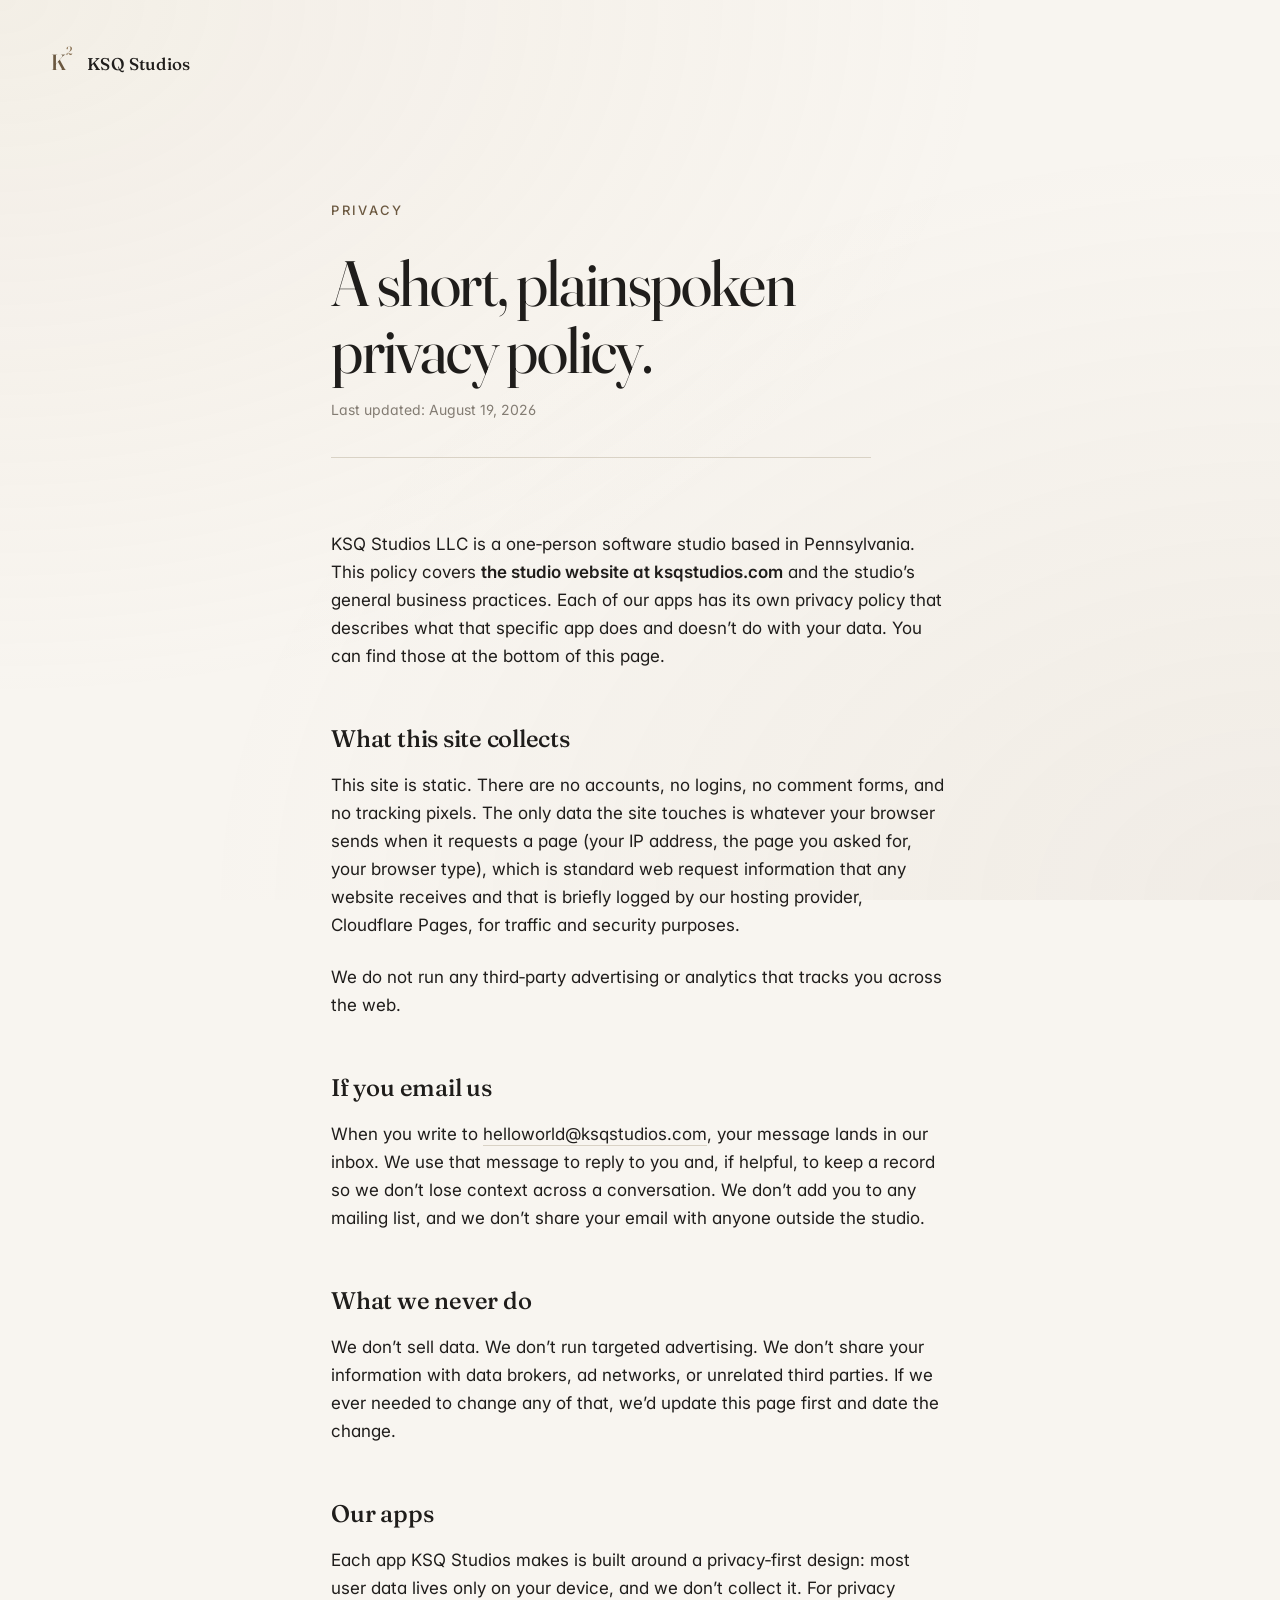
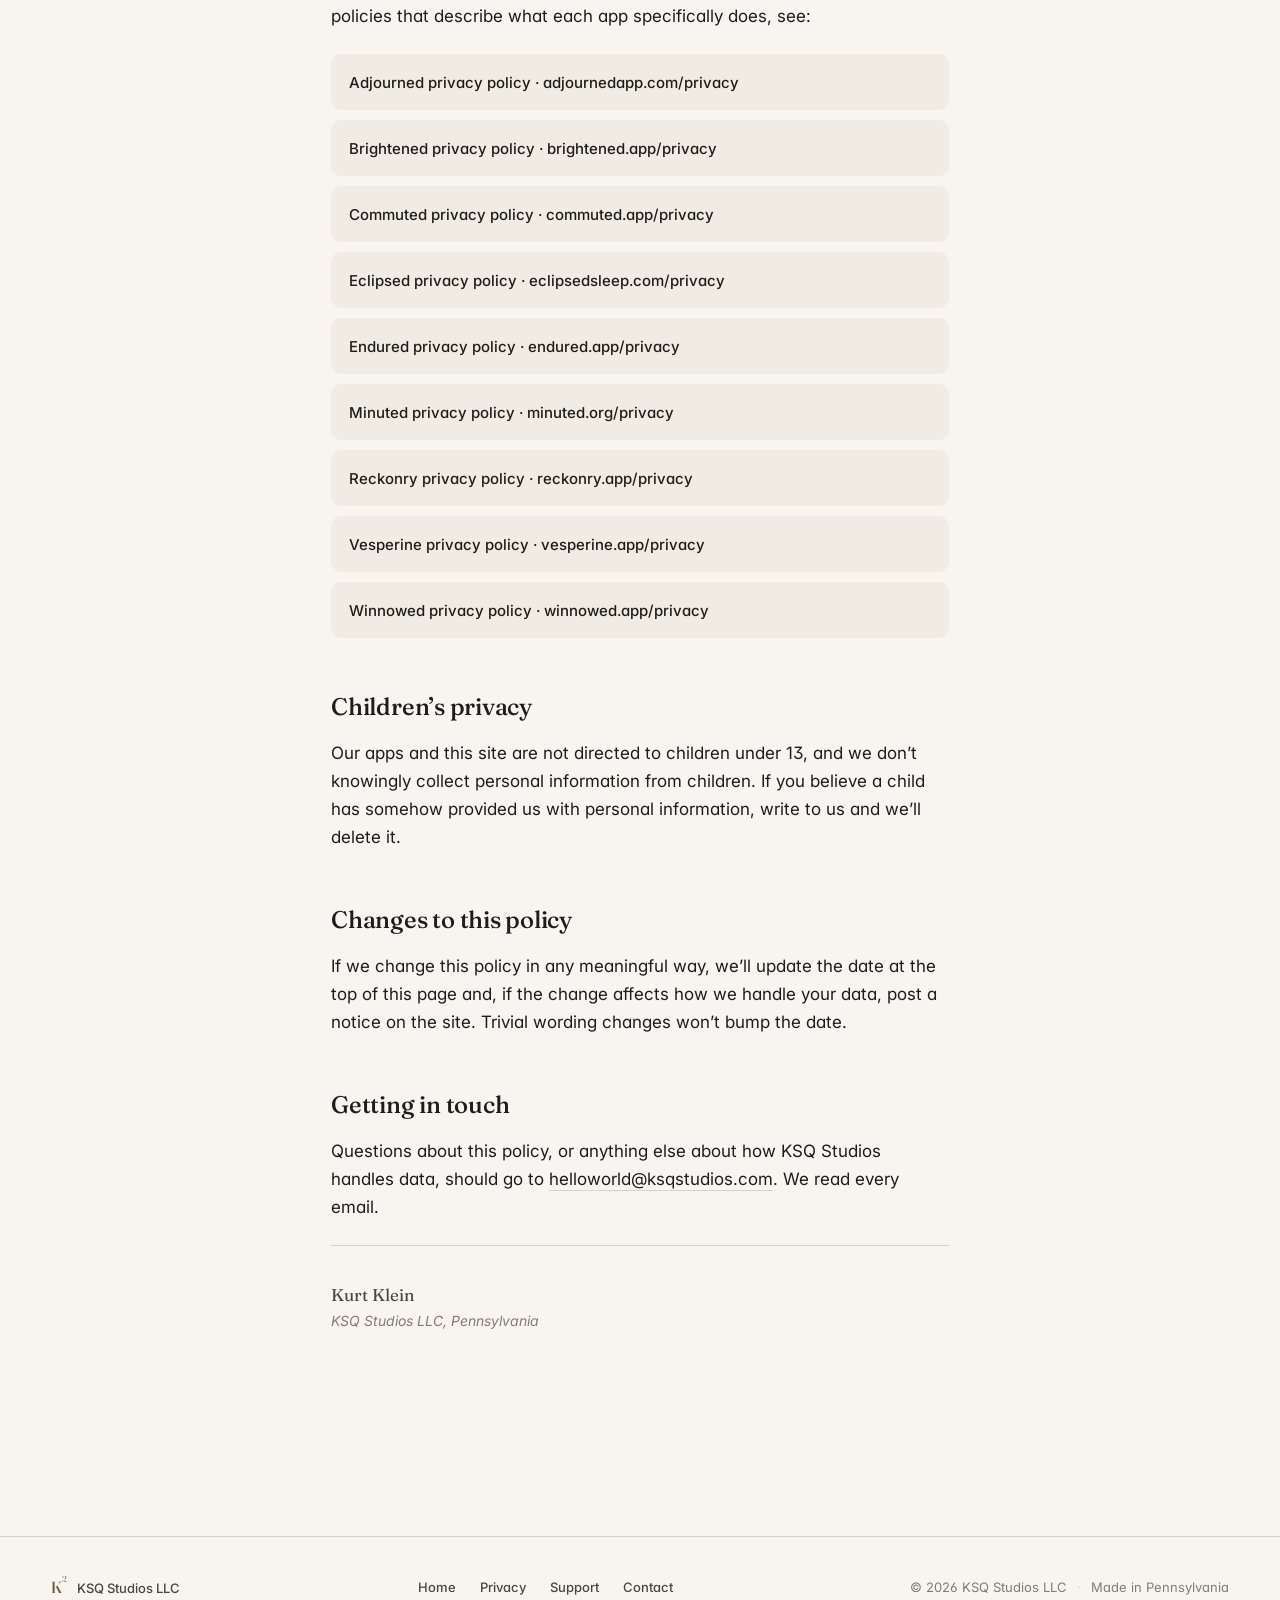
==== commit 75b5d3f0: "Updated for Adjourned App Launch" ====
--- a/privacy.html
+++ b/privacy.html
@@ -70,6 +70,7 @@
           Each app KSQ Studios makes is built around a privacy&#x2011;first design: most user data lives only on your device, and we don&rsquo;t collect it. For privacy policies that describe what each app specifically does, see:
         </p>
         <ul class="link-list">
+          <li><a href="https://adjournedapp.com/privacy" rel="noopener">Adjourned privacy policy &middot; adjournedapp.com/privacy</a></li>
           <li><a href="https://brightened.app/privacy" rel="noopener">Brightened privacy policy &middot; brightened.app/privacy</a></li>
           <li><a href="https://commuted.app/privacy" rel="noopener">Commuted privacy policy &middot; commuted.app/privacy</a></li>
           <li><a href="https://eclipsedsleep.com/privacy" rel="noopener">Eclipsed privacy policy &middot; eclipsedsleep.com/privacy</a></li>
--- a/styles.css
+++ b/styles.css
@@ -71,6 +71,13 @@
   --c-channel:    #3E829B;
   --c-signal:     #5FBFCF;
 
+  /* Adjourned, the sunset arc */
+  --a-sky: #4A90C2;
+  --a-golden: #D9A441;
+  --a-apricot: #E58A4E;
+  --a-coral: #DE5845;
+  --a-verm: #C7302B;
+
   /* Type scale, fluid clamps so the page reads on phone and laptop alike */
   --fs-eyebrow:   clamp(11px, 0.7vw + 9px, 13px);
   --fs-section:   clamp(11px, 0.7vw + 9px, 13px);
@@ -336,6 +343,13 @@
     radial-gradient(ellipse at 25% 35%, var(--c-slate) 0%, transparent 55%),
     radial-gradient(ellipse at 75% 70%, var(--c-signal) 0%, transparent 50%),
     linear-gradient(135deg, var(--c-asphalt), var(--c-slate) 25%, var(--c-steel) 50%, var(--c-channel) 75%, var(--c-signal));
+}
+
+.app-card-glow--adjourned {
+  background:
+    radial-gradient(ellipse at 25% 35%, var(--a-sky) 0%, transparent 55%),
+    radial-gradient(ellipse at 75% 70%, var(--a-verm) 0%, transparent 50%),
+    linear-gradient(135deg, var(--a-sky), var(--a-golden) 30%, var(--a-apricot) 50%, var(--a-coral) 75%, var(--a-verm));
 }
 
 /* Subtle film grain on the gradient, which keeps it from looking
@@ -848,6 +862,13 @@
     linear-gradient(135deg, var(--c-asphalt), var(--c-slate) 25%, var(--c-steel) 50%, var(--c-channel) 75%, var(--c-signal));
 }
 
+.support-card-glow--adjourned {
+  background:
+    radial-gradient(ellipse at 25% 35%, var(--a-sky) 0%, transparent 55%),
+    radial-gradient(ellipse at 75% 70%, var(--a-verm) 0%, transparent 50%),
+    linear-gradient(135deg, var(--a-sky), var(--a-golden) 30%, var(--a-apricot) 50%, var(--a-coral) 75%, var(--a-verm));
+}
+
 .support-card-art::after {
   content: '';
   position: absolute;
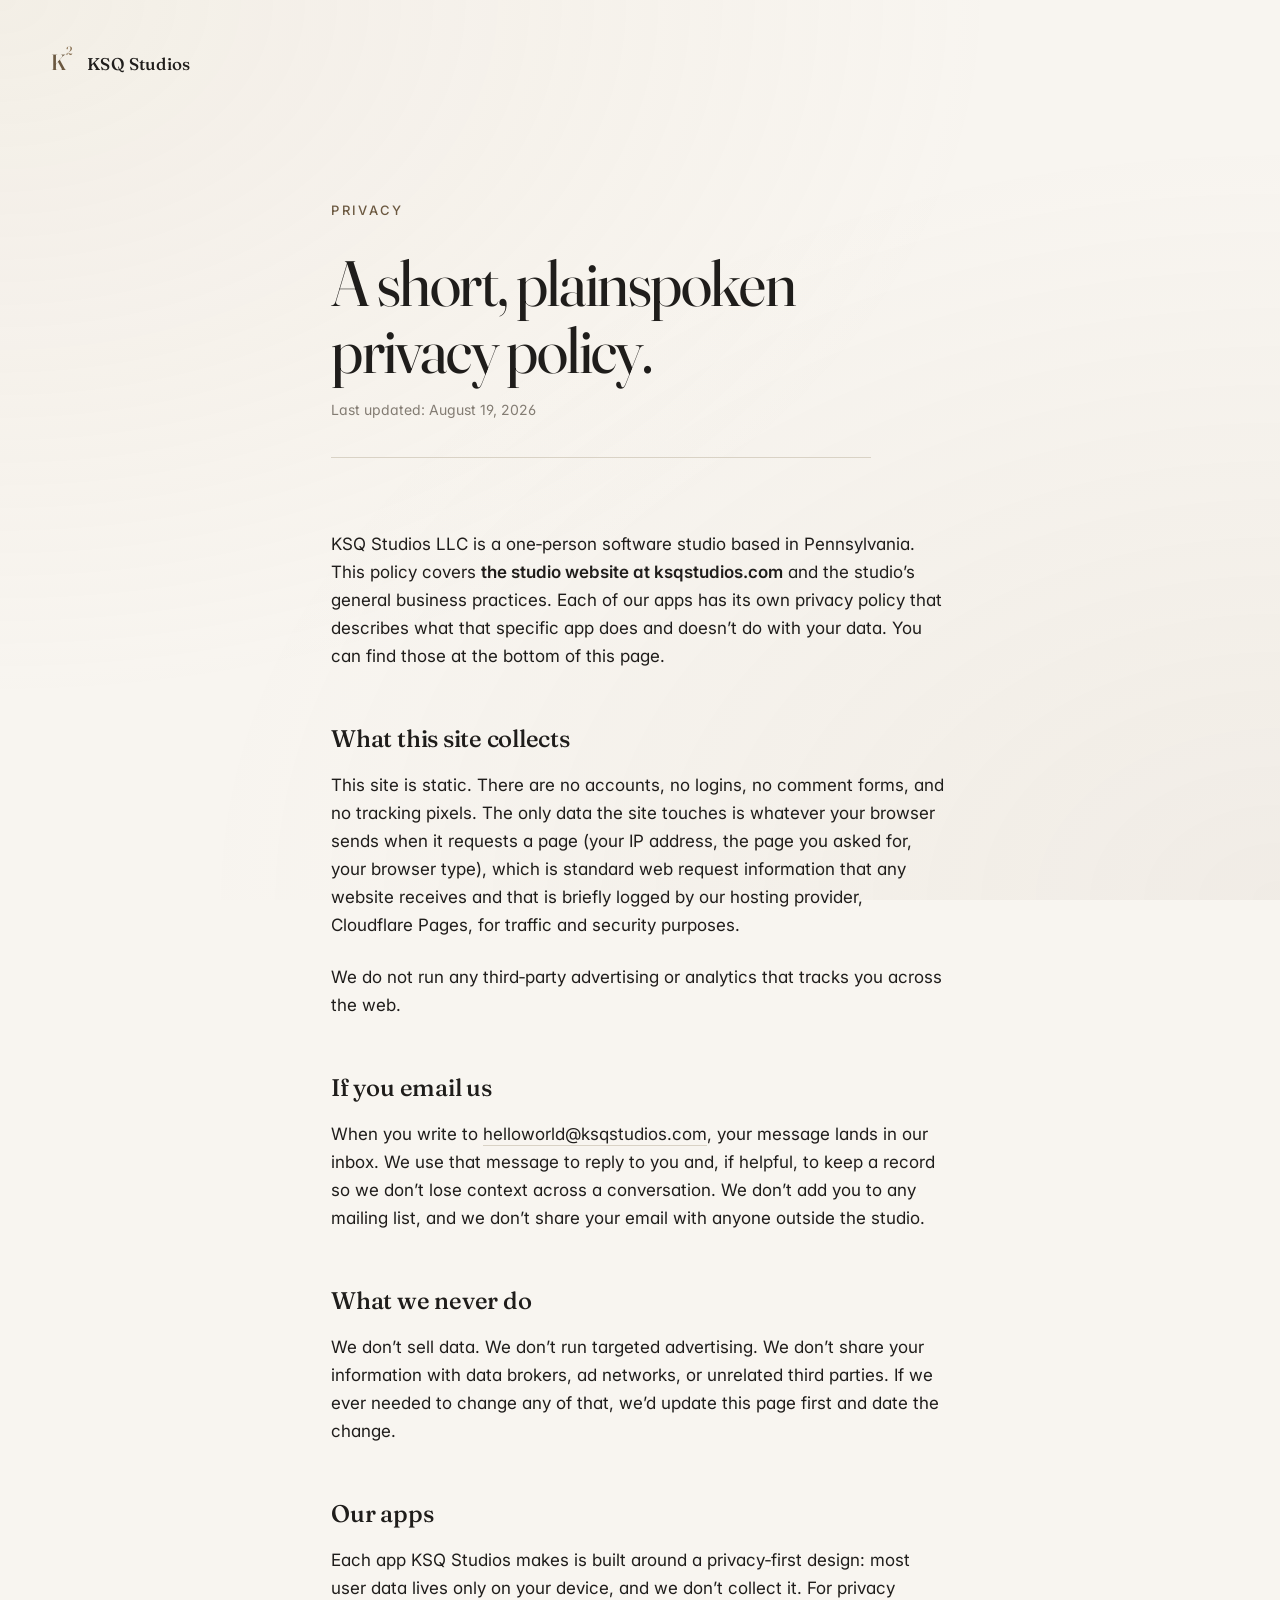
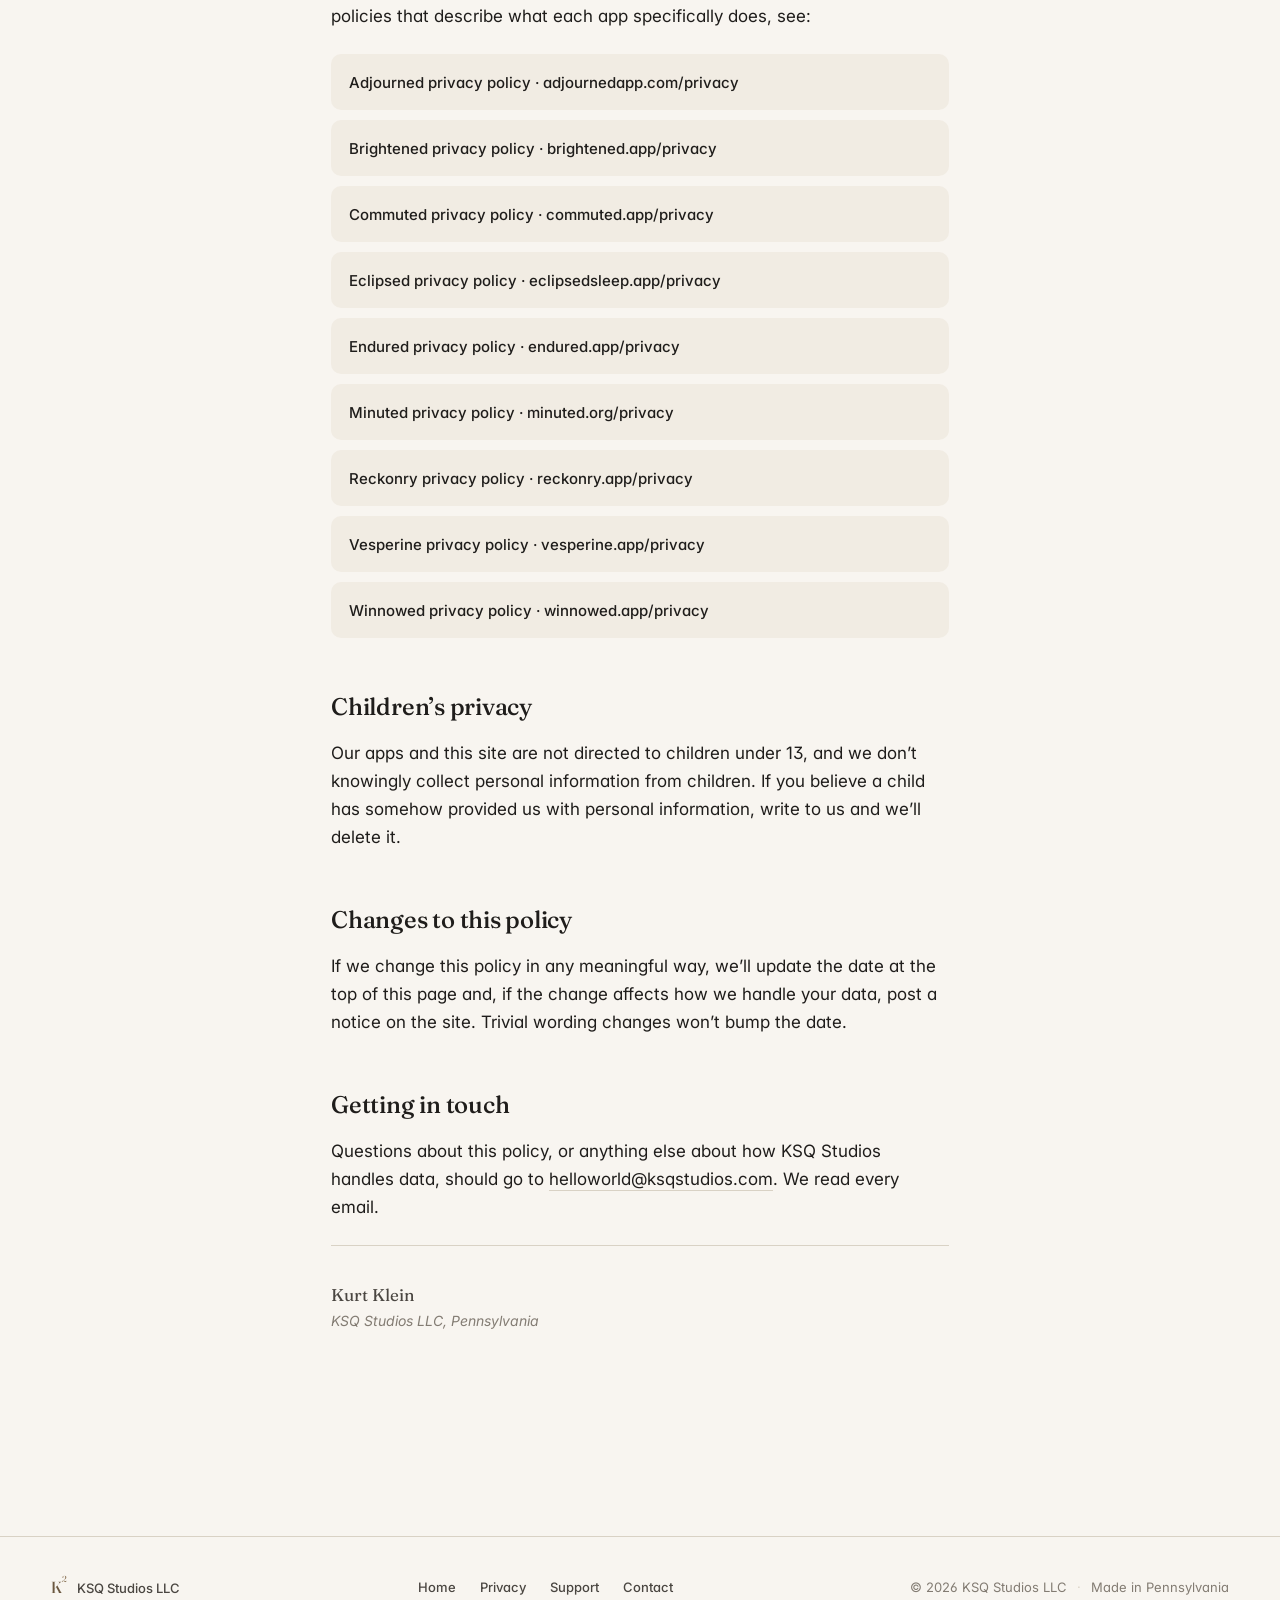
==== commit 8174f14e: "Update Eclipsed support and privacy links to eclipsedsleep.app" ====
--- a/privacy.html
+++ b/privacy.html
@@ -73,7 +73,7 @@
           <li><a href="https://adjournedapp.com/privacy" rel="noopener">Adjourned privacy policy &middot; adjournedapp.com/privacy</a></li>
           <li><a href="https://brightened.app/privacy" rel="noopener">Brightened privacy policy &middot; brightened.app/privacy</a></li>
           <li><a href="https://commuted.app/privacy" rel="noopener">Commuted privacy policy &middot; commuted.app/privacy</a></li>
-          <li><a href="https://eclipsedsleep.com/privacy" rel="noopener">Eclipsed privacy policy &middot; eclipsedsleep.com/privacy</a></li>
+          <li><a href="https://eclipsedsleep.app/privacy" rel="noopener">Eclipsed privacy policy &middot; eclipsedsleep.app/privacy</a></li>
           <li><a href="https://endured.app/privacy" rel="noopener">Endured privacy policy &middot; endured.app/privacy</a></li>
           <li><a href="https://minuted.org/privacy" rel="noopener">Minuted privacy policy &middot; minuted.org/privacy</a></li>
           <li><a href="https://reckonry.app/privacy" rel="noopener">Reckonry privacy policy &middot; reckonry.app/privacy</a></li>
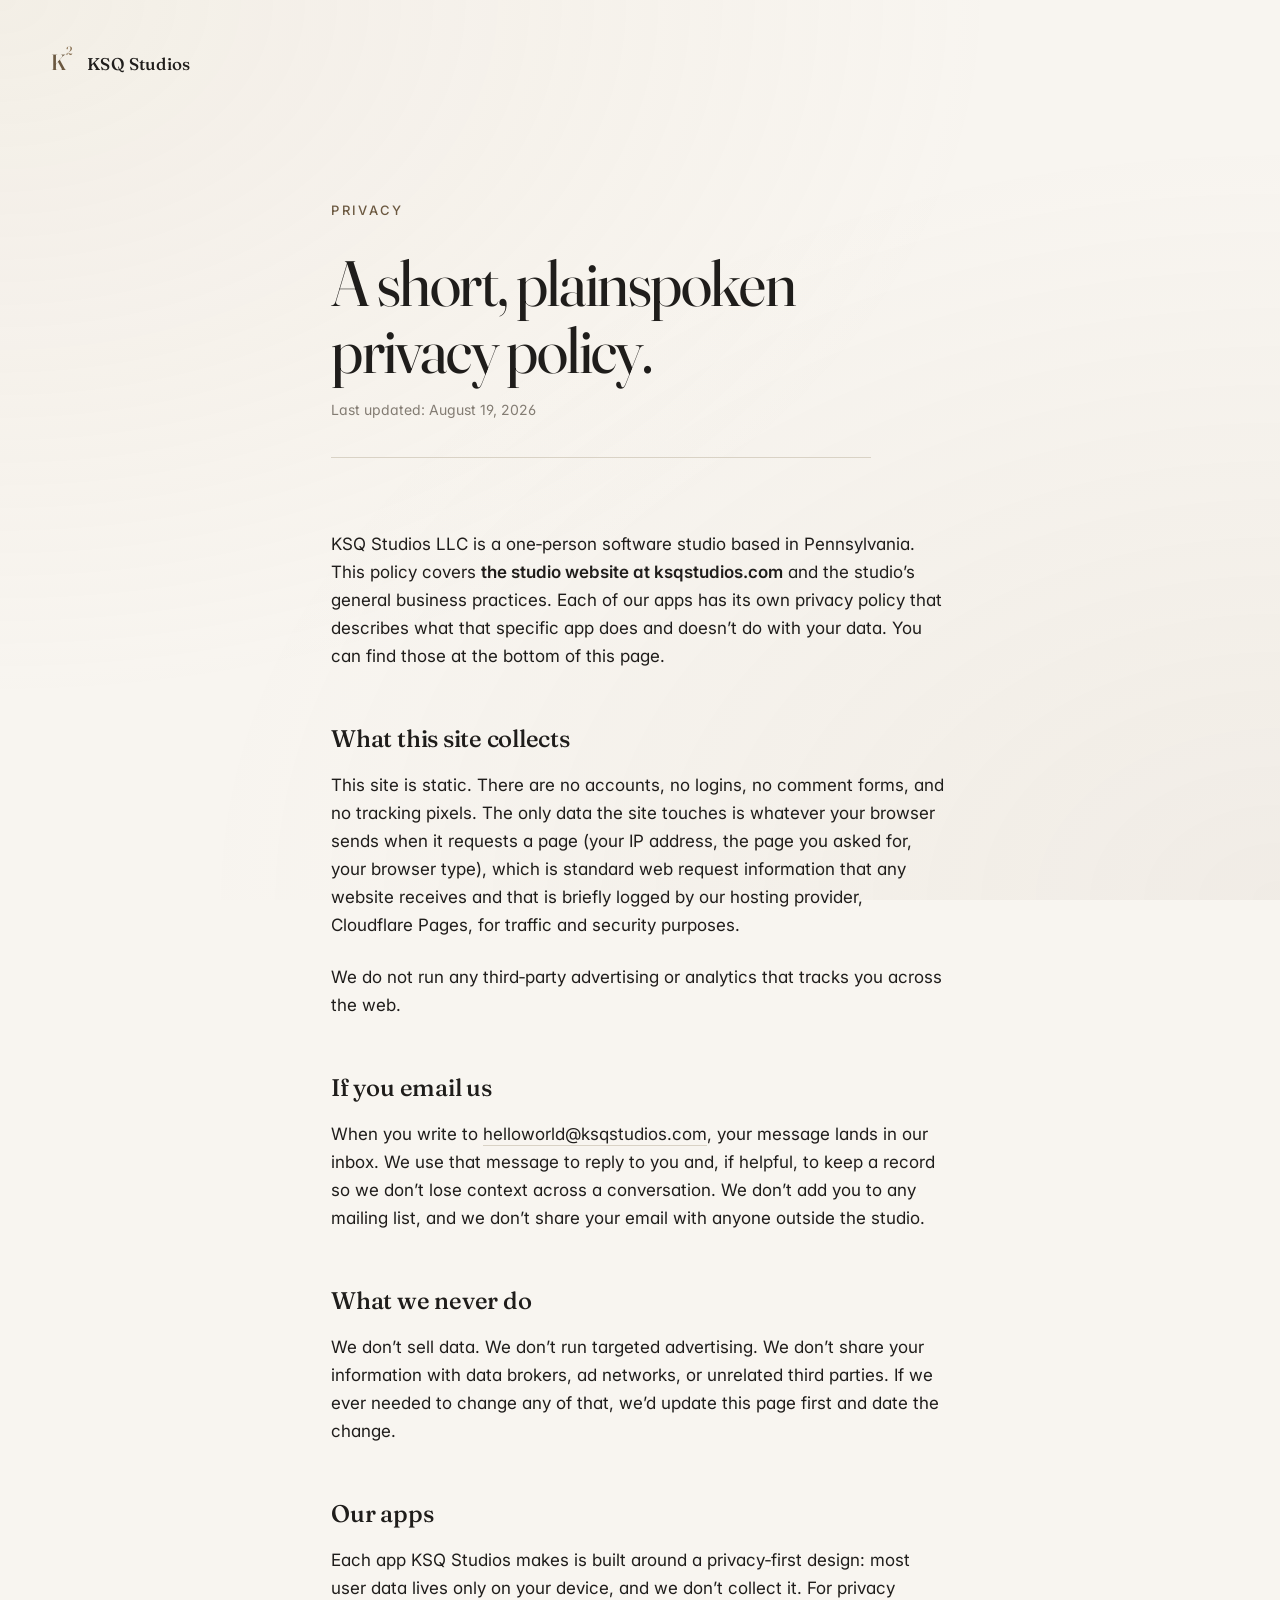
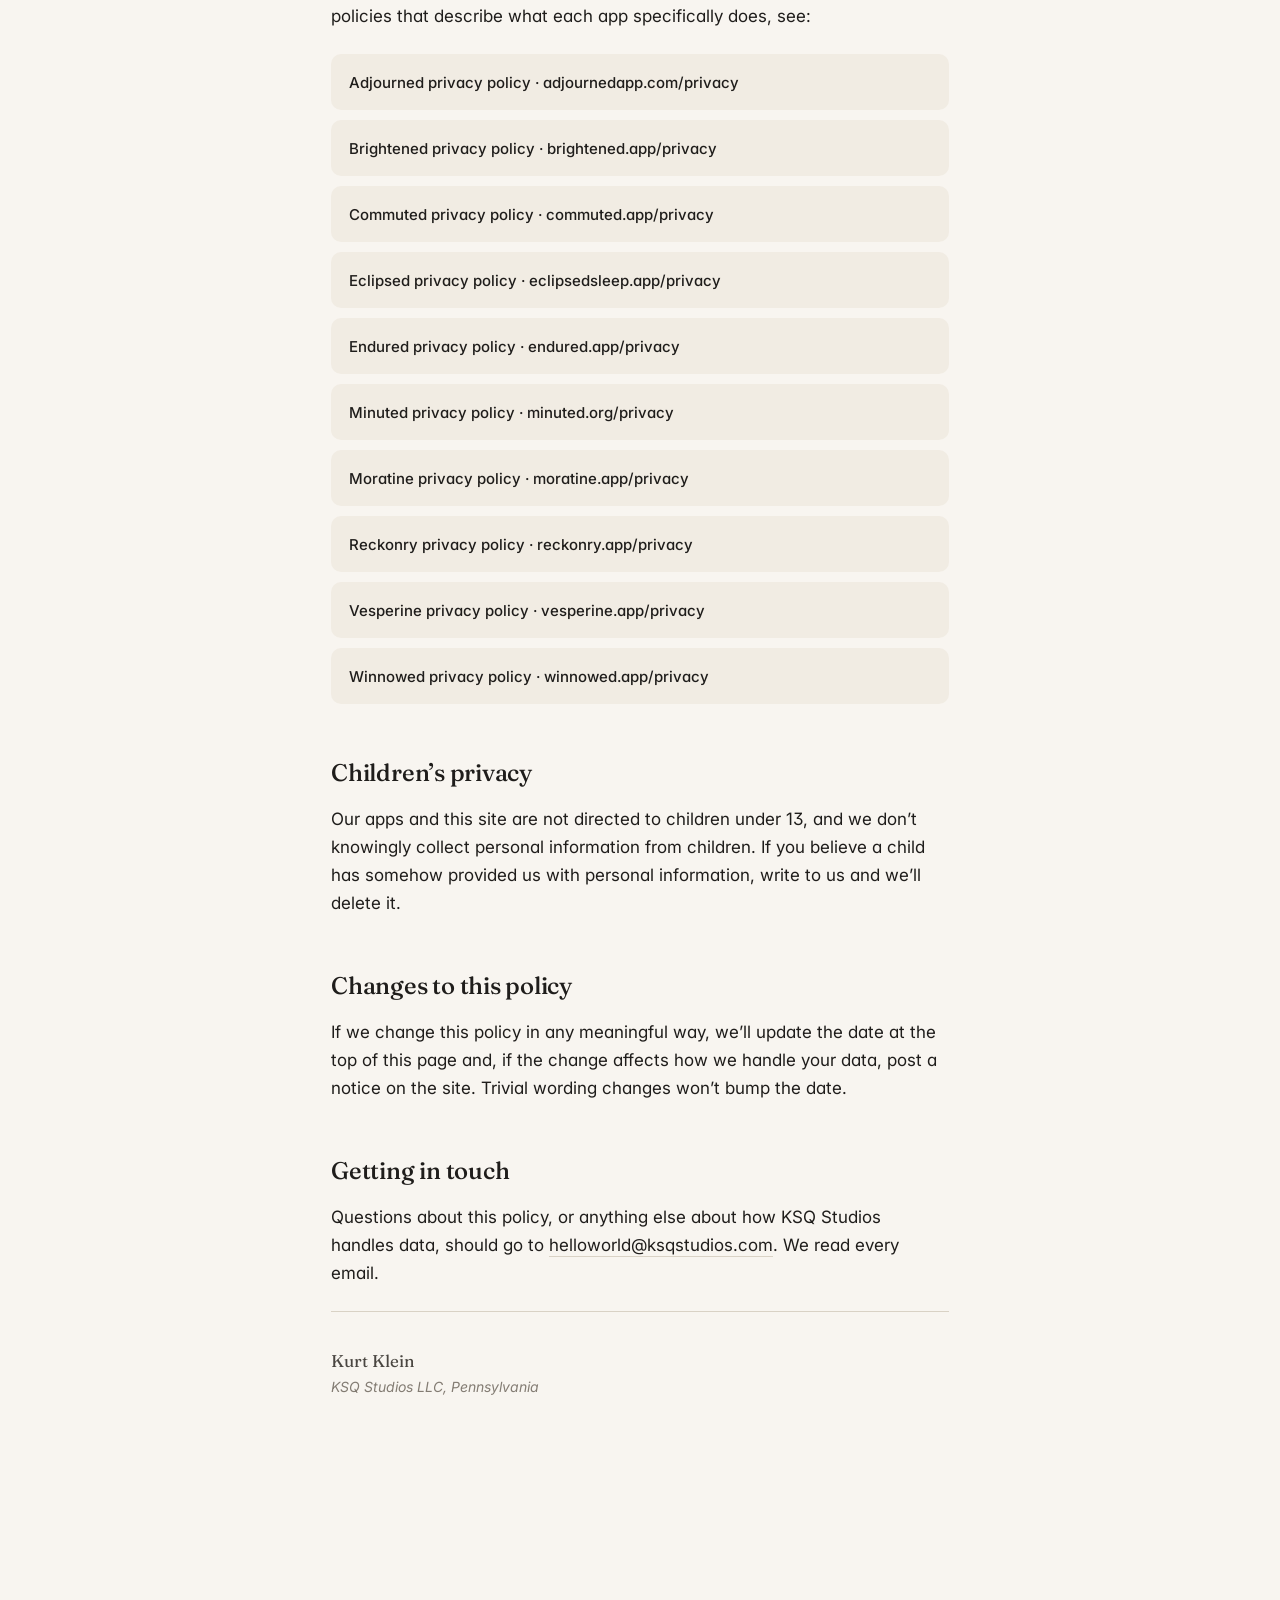
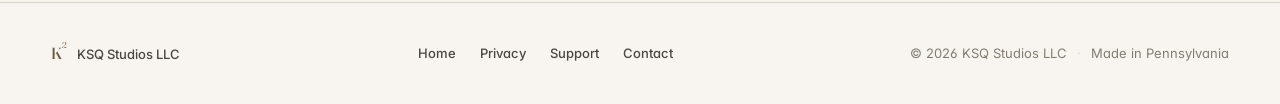
==== commit dac42513: "Moratine.app website launch additions" ====
--- a/privacy.html
+++ b/privacy.html
@@ -76,6 +76,7 @@
           <li><a href="https://eclipsedsleep.app/privacy" rel="noopener">Eclipsed privacy policy &middot; eclipsedsleep.app/privacy</a></li>
           <li><a href="https://endured.app/privacy" rel="noopener">Endured privacy policy &middot; endured.app/privacy</a></li>
           <li><a href="https://minuted.org/privacy" rel="noopener">Minuted privacy policy &middot; minuted.org/privacy</a></li>
+          <li><a href="https://moratine.app/privacy" rel="noopener">Moratine privacy policy &middot; moratine.app/privacy</a></li>
           <li><a href="https://reckonry.app/privacy" rel="noopener">Reckonry privacy policy &middot; reckonry.app/privacy</a></li>
           <li><a href="https://vesperine.app/privacy" rel="noopener">Vesperine privacy policy &middot; vesperine.app/privacy</a></li>
           <li><a href="https://winnowed.app/privacy" rel="noopener">Winnowed privacy policy &middot; winnowed.app/privacy</a></li>
--- a/styles.css
+++ b/styles.css
@@ -77,6 +77,13 @@
   --a-apricot: #E58A4E;
   --a-coral: #DE5845;
   --a-verm: #C7302B;
+
+  /* Moratine, the waiting room arc (mist to leaden) */
+  --m-mist:       #9FB2BE;
+  --m-pewter:     #6E8191;
+  --m-ochre:      #A8863B;
+  --m-umber:      #7E5228;
+  --m-leaden:     #343E49;
 
   /* Type scale, fluid clamps so the page reads on phone and laptop alike */
   --fs-eyebrow:   clamp(11px, 0.7vw + 9px, 13px);
@@ -350,6 +357,13 @@
     radial-gradient(ellipse at 25% 35%, var(--a-sky) 0%, transparent 55%),
     radial-gradient(ellipse at 75% 70%, var(--a-verm) 0%, transparent 50%),
     linear-gradient(135deg, var(--a-sky), var(--a-golden) 30%, var(--a-apricot) 50%, var(--a-coral) 75%, var(--a-verm));
+}
+
+.app-card-glow--moratine {
+  background:
+    radial-gradient(ellipse at 25% 35%, var(--m-mist) 0%, transparent 55%),
+    radial-gradient(ellipse at 75% 70%, var(--m-leaden) 0%, transparent 50%),
+    linear-gradient(135deg, var(--m-mist), var(--m-pewter) 25%, var(--m-ochre) 50%, var(--m-umber) 75%, var(--m-leaden));
 }
 
 /* Subtle film grain on the gradient, which keeps it from looking
@@ -869,6 +883,13 @@
     linear-gradient(135deg, var(--a-sky), var(--a-golden) 30%, var(--a-apricot) 50%, var(--a-coral) 75%, var(--a-verm));
 }
 
+.support-card-glow--moratine {
+  background:
+    radial-gradient(ellipse at 25% 35%, var(--m-mist) 0%, transparent 55%),
+    radial-gradient(ellipse at 75% 70%, var(--m-leaden) 0%, transparent 50%),
+    linear-gradient(135deg, var(--m-mist), var(--m-pewter) 25%, var(--m-ochre) 50%, var(--m-umber) 75%, var(--m-leaden));
+}
+
 .support-card-art::after {
   content: '';
   position: absolute;
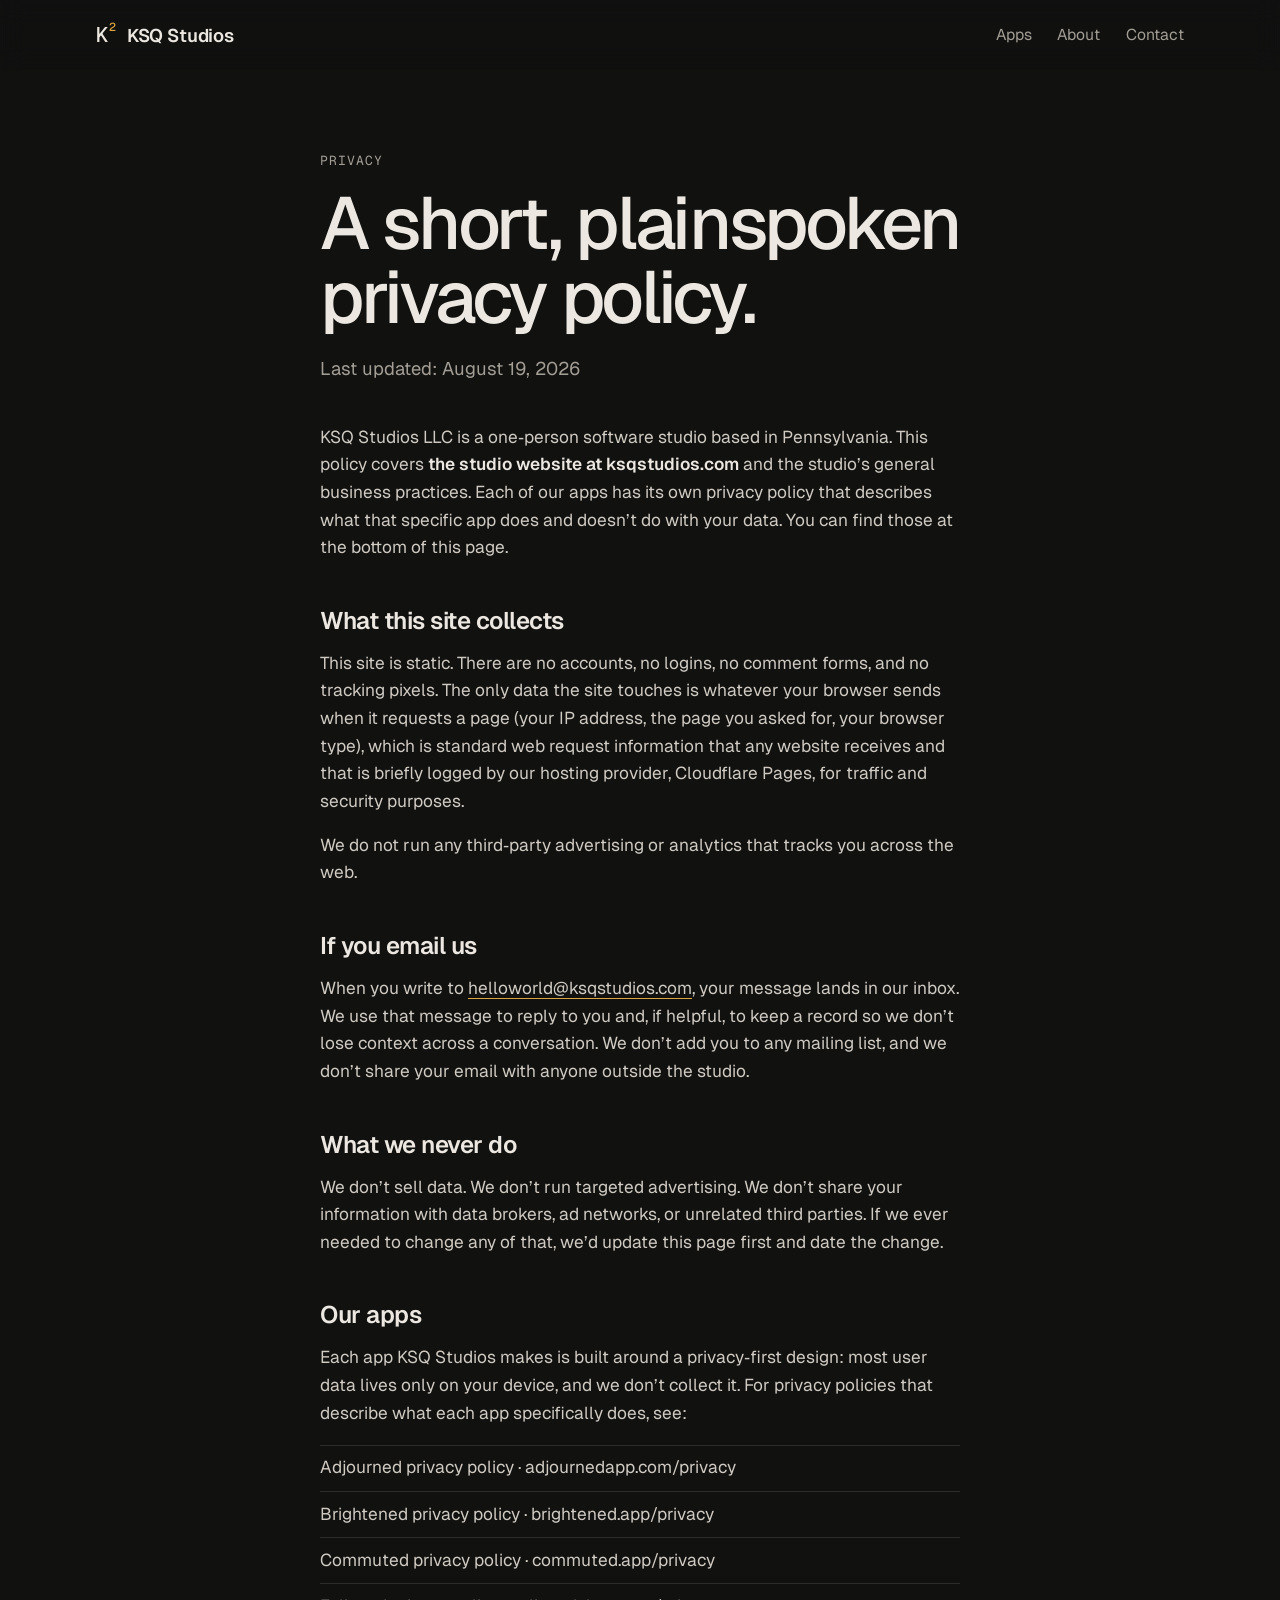
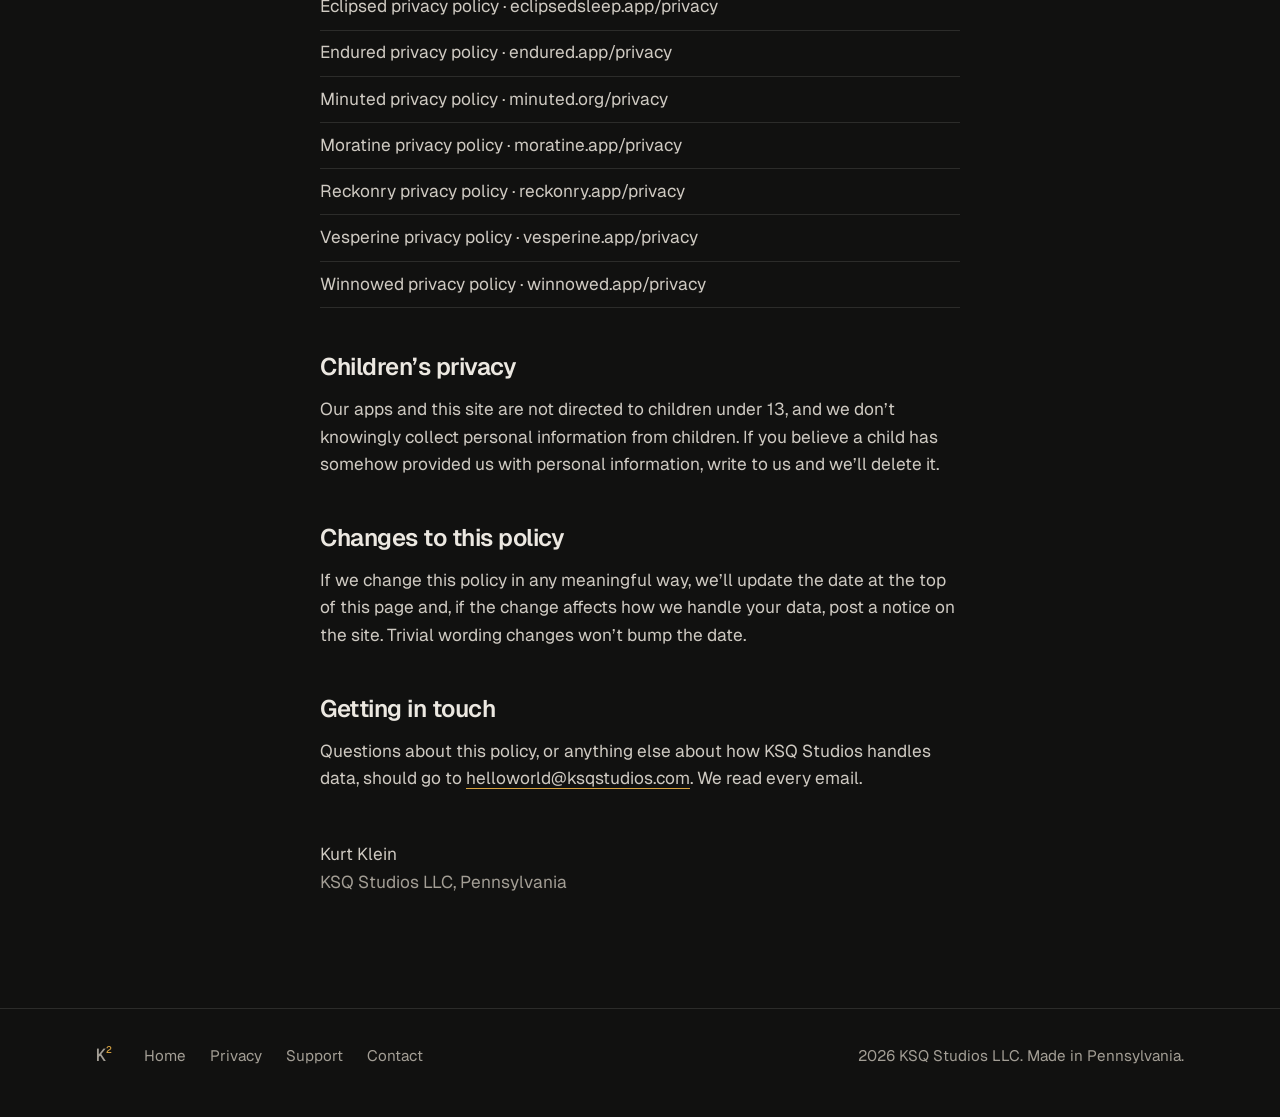
==== commit 6f72d5f7: "Redesign the studio site: ten arcs after hours" ====
--- a/privacy.html
+++ b/privacy.html
@@ -17,21 +17,25 @@
   <meta property="og:type" content="website">
   <meta property="og:image" content="https://ksqstudios.com/og-image.png">
 
-  <meta name="theme-color" content="#F8F5F0">
+  <meta name="theme-color" content="#111110">
 
   <link rel="preconnect" href="https://fonts.googleapis.com">
   <link rel="preconnect" href="https://fonts.gstatic.com" crossorigin>
-  <link href="https://fonts.googleapis.com/css2?family=Fraunces:ital,opsz,wght@0,9..144,400;0,9..144,500;0,9..144,600;1,9..144,400;1,9..144,500&family=Inter:wght@400;500;600&display=swap" rel="stylesheet">
+  <link href="https://fonts.googleapis.com/css2?family=Geist:wght@300..700&family=Geist+Mono:wght@400;500&display=swap" rel="stylesheet">
 
   <link rel="stylesheet" href="/styles.css">
 </head>
 <body>
 
-  <header class="site-header">
-    <a href="/" class="wordmark-row" aria-label="KSQ Studios home">
-      <span class="monogram" aria-hidden="true">K<sup>2</sup></span>
-      <span class="wordmark">KSQ Studios</span>
-    </a>
+  <header class="bar">
+    <div class="bar-inner">
+      <a class="mark" href="/" aria-label="KSQ Studios home"><span class="k2" aria-hidden="true">K<sup>2</sup></span>KSQ Studios</a>
+      <nav aria-label="Site">
+        <a href="/#apps">Apps</a>
+        <a href="/#about">About</a>
+        <a href="/#contact">Contact</a>
+      </nav>
+    </div>
   </header>
 
   <main>
@@ -107,23 +111,16 @@
 
   </main>
 
-  <footer class="site-footer">
-    <div class="footer-inner">
-      <div class="footer-mark">
-        <span class="monogram monogram--small" aria-hidden="true">K<sup>2</sup></span>
-        <span>KSQ Studios LLC</span>
-      </div>
-      <nav class="footer-nav" aria-label="Footer">
+  <footer class="foot">
+    <div class="foot-inner">
+      <span class="k2 small" aria-hidden="true">K<sup>2</sup></span>
+      <nav aria-label="Footer">
         <a href="/">Home</a>
         <a href="/privacy">Privacy</a>
         <a href="/support">Support</a>
         <a href="mailto:helloworld@ksqstudios.com">Contact</a>
       </nav>
-      <div class="footer-meta">
-        <span>&copy; 2026 KSQ Studios LLC</span>
-        <span class="dot" aria-hidden="true">&middot;</span>
-        <span>Made in Pennsylvania</span>
-      </div>
+      <p>2026 KSQ Studios LLC. Made in Pennsylvania.</p>
     </div>
   </footer>
 
--- a/styles.css
+++ b/styles.css
@@ -1,1019 +1,308 @@
-/* ============================================================
-   KSQ Studios, styles.css
-   ============================================================ */
-
-/* ---------- Tokens ---------- */
+/*
+  ksqstudios.com
+
+  The studio after hours. A dark room so the ten apps' colors can glow:
+  each app has an arc of five colors that reports its one reading, and the
+  home page stands the ten arcs side by side like instruments on a bench.
+  Geist for type, Geist Mono for numbers and labels, and K squared for a
+  mark.
+
+  No analytics. The privacy policy says the site collects nothing, so keep
+  it that way.
+*/
+
 :root {
-  /* Paper and ink, a calm letterhead-quality background that lets
-     each app's gradient do its own thing in its card. */
-  --paper:        #F8F5F0;
-  --paper-warm:   #F1ECE3;
-  --ink:          #1F1D1B;
-  --ink-soft:     #4A4641;
-  --ink-mute:     #837C73;
-  --rule:         #D9D2C5;
-
-  /* Accent, a warm graphite/bronze that sits between the
-     two app palettes without competing with either. */
-  --accent:       #6B5840;
-  --accent-soft:  #8C7558;
-
-  /* Minuted brand stops (cool→warm) */
-  --m-cool:       #378ADD;
-  --m-mid:        #7F77DD;
-  --m-warm:       #D85A30;
-
-  /* Winnowed brand stops (harvest arc) */
-  --w-sage:       #7A9B5E;
-  --w-wheat:      #D4B56A;
-  --w-rust:       #C25A2F;
-  --w-burgundy:   #6B1A1E;
-
-  /* Eclipsed brand stops (Vigil, cool clarity to fevered crimson) */
-  --e-slate:      #3A5878;
-  --e-mist:       #4F5680;
-  --e-plum:       #6E4569;
-  --e-rust:       #8B3D45;
-  --e-crimson:    #5E1418;
-
-  /* Endured brand stops (Bone to Iron, achromatic depth) */
-  --en-bone:      #E8E1D0;
-  --en-stone:     #B0A998;
-  --en-slate:     #605C50;
-  --en-graphite:  #2A2926;
-  --en-iron:      #0A0A09;
-
-  /* Vesperine brand stops (Candle, ivory glow to coal) */
-  --v-ivory:      #F5F1E8;
-  --v-honey:      #EDC788;
-  --v-amber:      #A87838;
-  --v-bronze:     #5A3318;
-  --v-coal:       #1F1108;
-
-  /* Brightened brand stops (positive arc, slate to radiant) */
-  --b-slate:      #3A4148;
-  --b-dusk:       #4E4468;
-  --b-dawn:       #B89654;
-  --b-amber:      #C4832F;
-  --b-radiant:    #D9A621;
-
-  /* Reckonry brand stops (divergence arc, teal to magenta) */
-  --r-teal:       #1F5F5B;
-  --r-petrol:     #2E4E6E;
-  --r-indigo:     #46406E;
-  --r-violet:     #6E3A78;
-  --r-magenta:    #8E2358;
-
-  /* Commuted brand stops (fixed identity arc, asphalt to signal) */
-  --c-asphalt:    #0E1620;
-  --c-slate:      #1E3040;
-  --c-steel:      #33546B;
-  --c-channel:    #3E829B;
-  --c-signal:     #5FBFCF;
-
-  /* Adjourned, the sunset arc */
-  --a-sky: #4A90C2;
-  --a-golden: #D9A441;
-  --a-apricot: #E58A4E;
-  --a-coral: #DE5845;
-  --a-verm: #C7302B;
-
-  /* Moratine, the waiting room arc (mist to leaden) */
-  --m-mist:       #9FB2BE;
-  --m-pewter:     #6E8191;
-  --m-ochre:      #A8863B;
-  --m-umber:      #7E5228;
-  --m-leaden:     #343E49;
-
-  /* Type scale, fluid clamps so the page reads on phone and laptop alike */
-  --fs-eyebrow:   clamp(11px, 0.7vw + 9px, 13px);
-  --fs-section:   clamp(11px, 0.7vw + 9px, 13px);
-  --fs-body:      clamp(15px, 0.4vw + 14px, 17px);
-  --fs-lede:      clamp(17px, 0.6vw + 15px, 21px);
-  --fs-hero:      clamp(38px, 6vw + 12px, 76px);
-  --fs-app-name:  clamp(28px, 2.4vw + 18px, 40px);
-  --fs-app-tag:   clamp(17px, 0.6vw + 15px, 21px);
-
-  /* Spacing, generous magazine-grade rhythm */
-  --space-page:   clamp(24px, 4vw, 56px);
-  --space-block:  clamp(80px, 9vw, 140px);
-}
-
-/* ---------- Reset ---------- */
+  --room: #111110;
+  --room-2: #1a1a18;
+  --card: #1f1f1c;
+  --ink: #ece8e1;
+  --soft: #a39e95;
+  --mute: #6f6b64;
+  --hair: rgba(236, 232, 225, 0.12);
+  --warm: #d9a441;
+
+  --sans: Geist, -apple-system, BlinkMacSystemFont, system-ui, sans-serif;
+  --mono: "Geist Mono", ui-monospace, Menlo, monospace;
+
+  --page: 74rem;
+  --gutter: clamp(1.25rem, 4vw, 3rem);
+}
+
 *, *::before, *::after { box-sizing: border-box; }
 
-html {
-  -webkit-text-size-adjust: 100%;
-  -webkit-font-smoothing: antialiased;
-  -moz-osx-font-smoothing: grayscale;
-  text-rendering: optimizeLegibility;
-  scroll-behavior: smooth;
-}
+html { -webkit-text-size-adjust: 100%; background: var(--room); scroll-behavior: smooth; }
+
+@media (prefers-reduced-motion: reduce) { html { scroll-behavior: auto; } }
 
 body {
   margin: 0;
-  padding: 0;
-  background: var(--paper);
+  background: var(--room);
   color: var(--ink);
-  font-family: 'Inter', -apple-system, BlinkMacSystemFont, 'Segoe UI', sans-serif;
-  font-size: var(--fs-body);
-  line-height: 1.55;
-  font-feature-settings: 'kern', 'liga', 'ss01', 'cv11';
-}
-
-/* Subtle paper texture, not a generic noise overlay,
-   just a hint of variation so the cream feels printed
-   instead of digital. */
-body::before {
-  content: '';
-  position: fixed;
-  inset: 0;
-  pointer-events: none;
-  background:
-    radial-gradient(ellipse at top left, rgba(214, 195, 165, 0.12), transparent 55%),
-    radial-gradient(ellipse at bottom right, rgba(160, 140, 110, 0.08), transparent 60%);
-  z-index: 0;
-}
-
-main, header, footer { position: relative; z-index: 1; }
-
-a { color: inherit; text-decoration: none; }
-
-/* ---------- Header ---------- */
-.site-header {
-  padding: clamp(28px, 3.5vw, 48px) var(--space-page);
-}
-
-.wordmark-row {
-  display: inline-flex;
-  align-items: baseline;
-  gap: 14px;
-}
-
-.monogram {
-  font-family: 'Fraunces', Georgia, serif;
-  font-size: 22px;
+  font-family: var(--sans);
+  font-size: 1.08rem;
+  line-height: 1.6;
+  -webkit-font-smoothing: antialiased;
+}
+
+img { max-width: 100%; height: auto; display: block; }
+
+a { color: inherit; text-decoration-color: var(--mute); text-underline-offset: 0.22em; }
+a:hover { text-decoration-color: var(--ink); }
+
+:focus-visible { outline: 2px solid var(--warm); outline-offset: 3px; border-radius: 4px; }
+
+h1, h2, h3 { margin: 0; text-wrap: balance; }
+
+p { margin: 0 0 1rem; }
+
+.label, .eyebrow {
+  font-family: var(--mono);
+  font-weight: 400;
+  font-size: 0.82rem;
+  letter-spacing: 0.08em;
+  text-transform: uppercase;
+  color: var(--soft);
+}
+
+/* K squared */
+.k2 { font-family: var(--mono); font-weight: 500; font-size: 1.15em; letter-spacing: -0.02em; }
+.k2 sup { font-size: 0.55em; margin-left: 0.04em; vertical-align: 0.9em; line-height: 0; color: var(--warm); }
+
+/* ---------- Bar ---------- */
+
+.bar { position: sticky; top: 0; z-index: 10; background: rgba(17, 17, 16, 0.82); backdrop-filter: blur(12px); -webkit-backdrop-filter: blur(12px); border-bottom: 1px solid transparent; }
+
+.bar-inner { max-width: var(--page); margin: 0 auto; padding: 1.1rem var(--gutter); display: flex; align-items: center; justify-content: space-between; }
+
+.mark { display: flex; align-items: baseline; gap: 0.7rem; font-weight: 600; font-size: 1.15rem; letter-spacing: -0.01em; text-decoration: none; }
+
+.bar nav { display: flex; gap: 1.6rem; font-size: 0.98rem; color: var(--soft); }
+.bar nav a { text-decoration: none; }
+.bar nav a:hover { color: var(--ink); }
+
+/* ---------- Hero ---------- */
+
+.hero { max-width: var(--page); margin: 0 auto; padding: clamp(3rem, 8vw, 6rem) var(--gutter) clamp(3rem, 6vw, 4.5rem); }
+
+.eyebrow { margin-bottom: 1.5rem; }
+
+.hero h1 {
+  max-width: 15ch;
   font-weight: 500;
-  font-variation-settings: 'opsz' 144;
-  letter-spacing: -0.01em;
-  color: var(--accent);
-  position: relative;
-  display: inline-block;
-}
-
-.monogram sup {
-  font-size: 0.55em;
-  font-weight: 500;
-  margin-left: 0.04em;
-  top: -0.55em;
-  position: relative;
-  color: var(--accent-soft);
-}
-
-.monogram--small {
-  font-size: 16px;
-}
-
-.wordmark {
-  font-family: 'Fraunces', Georgia, serif;
-  font-size: 17px;
-  font-weight: 500;
-  font-variation-settings: 'opsz' 14;
-  letter-spacing: 0.01em;
-  color: var(--ink);
-}
-
-/* ---------- Hero ---------- */
-.hero {
-  padding: clamp(60px, 9vw, 140px) var(--space-page) clamp(80px, 11vw, 160px);
-  max-width: 1080px;
-  margin: 0 auto;
-}
-
-.eyebrow {
-  font-family: 'Inter', sans-serif;
-  font-size: var(--fs-eyebrow);
-  font-weight: 500;
-  text-transform: uppercase;
-  letter-spacing: 0.18em;
-  color: var(--accent);
-  margin: 0 0 28px;
-}
-
-.hero-headline {
-  font-family: 'Fraunces', Georgia, serif;
-  font-size: var(--fs-hero);
-  font-weight: 400;
-  font-variation-settings: 'opsz' 144;
-  line-height: 1.04;
-  letter-spacing: -0.025em;
-  color: var(--ink);
-  margin: 0 0 clamp(28px, 3vw, 40px);
-  max-width: 18ch;
-}
-
-.hero-headline em {
-  font-style: italic;
-  font-weight: 400;
-  color: var(--accent);
-  font-variation-settings: 'opsz' 144;
-}
-
-.hero-lede {
-  font-family: 'Inter', sans-serif;
-  font-size: var(--fs-lede);
-  font-weight: 400;
-  line-height: 1.5;
-  color: var(--ink-soft);
-  max-width: 52ch;
-  margin: 0;
-}
-
-/* ---------- Section labels (small caps anchors) ---------- */
-.section-label {
-  font-family: 'Inter', sans-serif;
-  font-size: var(--fs-section);
-  font-weight: 500;
-  text-transform: uppercase;
-  letter-spacing: 0.18em;
-  color: var(--accent);
-  margin: 0 0 clamp(36px, 4vw, 56px);
-  padding-bottom: 14px;
-  border-bottom: 1px solid var(--rule);
-}
-
-/* ---------- Apps grid ---------- */
-.apps {
-  padding: 0 var(--space-page) var(--space-block);
-  max-width: 1280px;
-  margin: 0 auto;
-}
-
-.app-grid {
+  font-size: clamp(3rem, 7.4vw, 6.4rem);
+  line-height: 0.98;
+  letter-spacing: -0.045em;
+}
+
+.lede { margin-top: 1.75rem; max-width: 34rem; font-size: 1.2rem; color: var(--soft); }
+
+/* The wall of arcs */
+
+.wall { margin-top: clamp(3rem, 7vw, 5rem); }
+
+.pipes {
+  --w: clamp(1.5rem, 4.4vw, 3.6rem);
   display: grid;
-  grid-template-columns: repeat(auto-fit, minmax(min(420px, 100%), 1fr));
-  gap: clamp(24px, 3vw, 40px);
-}
-
-/* ---------- App card ---------- */
-.app-card {
+  grid-template-columns: repeat(10, minmax(0, 1fr));
+  gap: clamp(0.4rem, 1.4vw, 1.1rem);
+  align-items: end;
+}
+
+.pipe {
   position: relative;
   display: flex;
   flex-direction: column;
-  background: #fff;
-  border-radius: 24px;
-  overflow: hidden;
-  box-shadow:
-    0 1px 0 rgba(0, 0, 0, 0.02),
-    0 4px 12px rgba(31, 29, 27, 0.04),
-    0 24px 48px -16px rgba(31, 29, 27, 0.08);
-  transition: transform 0.4s cubic-bezier(0.2, 0.8, 0.2, 1),
-              box-shadow 0.4s cubic-bezier(0.2, 0.8, 0.2, 1);
-}
-
-.app-card:hover {
-  transform: translateY(-3px);
-  box-shadow:
-    0 1px 0 rgba(0, 0, 0, 0.02),
-    0 8px 20px rgba(31, 29, 27, 0.06),
-    0 32px 64px -16px rgba(31, 29, 27, 0.12);
-}
-
-/* Card art header, a gradient backdrop tinted by app brand,
-   icon floating in the top-leading area like a printed plate. */
-.app-card-art {
+  align-items: center;
+  gap: 0.9rem;
+  text-decoration: none;
+  transition: opacity 0.35s ease;
+}
+
+.pipe::before {
+  content: "";
+  display: block;
+  width: var(--w);
+  height: clamp(13rem, 34vw, 24rem);
+  border-radius: 999px;
+  background: var(--arc);
+  box-shadow: inset 0 0 0 1px rgba(255, 255, 255, 0.08);
+  transform-origin: bottom;
+  transform: scaleY(0);
+  transition: transform 1.1s cubic-bezier(0.2, 0.8, 0.2, 1), filter 0.35s ease;
+  transition-delay: var(--delay, 0s);
+}
+
+.wall.is-up .pipe::before { transform: scaleY(1); }
+
+/* The reading: a ring that sits where this app's arc is right now. */
+.read {
+  position: absolute;
+  left: 50%;
+  top: calc(var(--at, 0.5) * clamp(13rem, 34vw, 24rem));
+  width: calc(var(--w) + 10px);
+  aspect-ratio: 1;
+  border-radius: 50%;
+  transform: translate(-50%, -50%) scale(0);
+  border: 2px solid #fff;
+  box-shadow: 0 0 0 4px rgba(255, 255, 255, 0.12), 0 0 20px rgba(255, 255, 255, 0.35);
+  transition: top 1.8s cubic-bezier(0.4, 0, 0.2, 1), transform 0.5s ease;
+  transition-delay: 0s, calc(var(--delay, 0s) + 1s);
+}
+
+.wall.is-up .read { transform: translate(-50%, -50%) scale(1); }
+
+.pipe img { width: calc(var(--w) + 4px); height: auto; border-radius: 22%; }
+
+.wall.is-pointing .pipe { opacity: 0.35; }
+.wall.is-pointing .pipe.is-on { opacity: 1; }
+.pipe.is-on::before { filter: brightness(1.15) saturate(1.1); }
+
+.wall-caption { margin-top: 1.5rem; min-height: 1.6em; font-size: 1.1rem; color: var(--soft); text-align: center; }
+.wall-caption b { color: var(--ink); font-weight: 600; }
+
+/* ---------- The apps ---------- */
+
+.apps, .about, .contact { max-width: var(--page); margin: 0 auto; padding: clamp(4rem, 9vw, 7rem) var(--gutter); }
+
+.apps > .label, .about > .label, .contact > .label { margin-bottom: 2rem; }
+
+.app {
   position: relative;
-  aspect-ratio: 16 / 9;
-  overflow: hidden;
-  display: flex;
-  align-items: center;
-  justify-content: center;
-}
-
-.app-card-glow {
+  display: grid;
+  grid-template-columns: 3rem 5.5rem minmax(0, 1fr) 13rem;
+  gap: 0.5rem 1.75rem;
+  align-items: start;
+  padding: 2.25rem 0 2.5rem;
+  border-top: 1px solid var(--hair);
+  scroll-margin-top: 5rem;
+}
+
+.app .no { font-family: var(--mono); font-size: 0.9rem; color: var(--mute); padding-top: 0.55rem; }
+
+.app .icon { width: 5.5rem; border-radius: 22%; box-shadow: 0 10px 30px rgba(0, 0, 0, 0.4); }
+
+.app h3 { font-weight: 600; font-size: clamp(2rem, 3.6vw, 2.8rem); line-height: 1; letter-spacing: -0.035em; }
+.app .tag { margin: 0.6rem 0 0.9rem; font-size: 1.2rem; }
+.app .desc { max-width: 40rem; color: var(--soft); font-size: 1rem; margin: 0; }
+
+.links { display: grid; gap: 0.5rem; margin: 0.4rem 0 0; font-family: var(--mono); font-size: 0.9rem; }
+.links a { display: flex; justify-content: space-between; padding: 0.55rem 0.8rem; border-radius: 10px; background: var(--room-2); box-shadow: inset 0 0 0 1px var(--hair); text-decoration: none; }
+.links a::after { content: "\2197"; color: var(--soft); }
+.links a:hover { background: var(--card); }
+
+/* Each entry's arc, drawn in when the entry scrolls into view. */
+.arc-line {
   position: absolute;
-  inset: 0;
-  z-index: 0;
-}
-
-.app-card-glow--minuted {
-  background:
-    radial-gradient(ellipse at 25% 35%, var(--m-cool) 0%, transparent 55%),
-    radial-gradient(ellipse at 75% 70%, var(--m-warm) 0%, transparent 50%),
-    linear-gradient(135deg, var(--m-cool), var(--m-mid) 50%, var(--m-warm));
-}
-
-.app-card-glow--winnowed {
-  background:
-    radial-gradient(ellipse at 20% 40%, var(--w-sage) 0%, transparent 55%),
-    radial-gradient(ellipse at 80% 70%, var(--w-burgundy) 0%, transparent 50%),
-    linear-gradient(135deg, var(--w-sage), var(--w-wheat) 35%, var(--w-rust) 70%, var(--w-burgundy));
-}
-
-.app-card-glow--eclipsed {
-  background:
-    radial-gradient(ellipse at 25% 35%, var(--e-slate) 0%, transparent 55%),
-    radial-gradient(ellipse at 75% 70%, var(--e-crimson) 0%, transparent 50%),
-    linear-gradient(135deg, var(--e-slate), var(--e-mist) 25%, var(--e-plum) 50%, var(--e-rust) 75%, var(--e-crimson));
-}
-
-.app-card-glow--endured {
-  background:
-    radial-gradient(ellipse at 25% 35%, var(--en-stone) 0%, transparent 55%),
-    radial-gradient(ellipse at 75% 70%, var(--en-iron) 0%, transparent 50%),
-    linear-gradient(135deg, var(--en-bone), var(--en-stone) 25%, var(--en-slate) 50%, var(--en-graphite) 75%, var(--en-iron));
-}
-
-.app-card-glow--vesperine {
-  background:
-    radial-gradient(ellipse at 28% 32%, var(--v-honey) 0%, transparent 52%),
-    radial-gradient(ellipse at 78% 74%, var(--v-coal) 0%, transparent 55%),
-    linear-gradient(135deg, var(--v-bronze), var(--v-amber) 42%, var(--v-honey) 100%);
-}
-
-.app-card-glow--brightened {
-  background:
-    radial-gradient(ellipse at 25% 35%, var(--b-dusk) 0%, transparent 55%),
-    radial-gradient(ellipse at 75% 70%, var(--b-radiant) 0%, transparent 50%),
-    linear-gradient(135deg, var(--b-slate), var(--b-dusk) 25%, var(--b-dawn) 50%, var(--b-amber) 75%, var(--b-radiant));
-}
-
-.app-card-glow--reckonry {
-  background:
-    radial-gradient(ellipse at 25% 35%, var(--r-petrol) 0%, transparent 55%),
-    radial-gradient(ellipse at 75% 70%, var(--r-magenta) 0%, transparent 50%),
-    linear-gradient(135deg, var(--r-teal), var(--r-petrol) 25%, var(--r-indigo) 50%, var(--r-violet) 75%, var(--r-magenta));
-}
-
-.app-card-glow--commuted {
-  background:
-    radial-gradient(ellipse at 25% 35%, var(--c-slate) 0%, transparent 55%),
-    radial-gradient(ellipse at 75% 70%, var(--c-signal) 0%, transparent 50%),
-    linear-gradient(135deg, var(--c-asphalt), var(--c-slate) 25%, var(--c-steel) 50%, var(--c-channel) 75%, var(--c-signal));
-}
-
-.app-card-glow--adjourned {
-  background:
-    radial-gradient(ellipse at 25% 35%, var(--a-sky) 0%, transparent 55%),
-    radial-gradient(ellipse at 75% 70%, var(--a-verm) 0%, transparent 50%),
-    linear-gradient(135deg, var(--a-sky), var(--a-golden) 30%, var(--a-apricot) 50%, var(--a-coral) 75%, var(--a-verm));
-}
-
-.app-card-glow--moratine {
-  background:
-    radial-gradient(ellipse at 25% 35%, var(--m-mist) 0%, transparent 55%),
-    radial-gradient(ellipse at 75% 70%, var(--m-leaden) 0%, transparent 50%),
-    linear-gradient(135deg, var(--m-mist), var(--m-pewter) 25%, var(--m-ochre) 50%, var(--m-umber) 75%, var(--m-leaden));
-}
-
-/* Subtle film grain on the gradient, which keeps it from looking
-   too clean, matches the printed feel of the rest of the page. */
-.app-card-art::after {
-  content: '';
-  position: absolute;
-  inset: 0;
-  z-index: 1;
-  background:
-    radial-gradient(ellipse at top, rgba(255, 255, 255, 0.18), transparent 55%);
-  pointer-events: none;
-}
-
-.app-icon {
-  position: relative;
-  z-index: 2;
-  width: clamp(120px, 18vw, 160px);
-  height: auto;
-  border-radius: 28px;
-  filter: drop-shadow(0 8px 16px rgba(0, 0, 0, 0.18))
-          drop-shadow(0 24px 40px rgba(0, 0, 0, 0.22));
-  transition: transform 0.5s cubic-bezier(0.2, 0.8, 0.2, 1);
-}
-
-.app-card:hover .app-icon {
-  transform: translateY(-4px) scale(1.02);
-}
-
-/* Card body, typography lives here */
-.app-card-body {
-  padding: clamp(28px, 3.5vw, 44px) clamp(28px, 3.5vw, 44px) clamp(32px, 4vw, 48px);
-  display: flex;
-  flex-direction: column;
-  gap: 14px;
-  flex: 1;
-}
-
-.app-name {
-  font-family: 'Fraunces', Georgia, serif;
-  font-size: var(--fs-app-name);
-  font-weight: 500;
-  font-variation-settings: 'opsz' 144;
-  letter-spacing: -0.02em;
-  line-height: 1;
-  color: var(--ink);
-  margin: 0;
-}
-
-.app-tagline {
-  font-family: 'Fraunces', Georgia, serif;
-  font-style: italic;
-  font-size: var(--fs-app-tag);
-  font-weight: 400;
-  font-variation-settings: 'opsz' 24;
-  line-height: 1.3;
-  color: var(--accent);
-  margin: 0;
-  letter-spacing: 0;
-}
-
-.app-description {
-  font-family: 'Inter', sans-serif;
-  font-size: 15px;
-  line-height: 1.6;
-  color: var(--ink-soft);
-  margin: 4px 0 0;
-  max-width: 44ch;
-}
-
-.app-actions {
-  margin-top: auto;
-  padding-top: clamp(18px, 2vw, 24px);
-  display: flex;
-  flex-wrap: wrap;
-  gap: 16px 22px;
-  align-items: center;
-}
-
-.app-link {
-  display: inline-flex;
-  align-items: center;
-  gap: 7px;
-  font-family: 'Inter', sans-serif;
-  font-size: 14px;
-  font-weight: 500;
-  color: var(--ink);
-  border-bottom: 1px solid var(--ink);
-  padding-bottom: 2px;
-  transition: color 0.25s ease, border-color 0.25s ease, gap 0.25s ease;
-}
-
-.app-link:hover {
-  color: var(--accent);
-  border-bottom-color: var(--accent);
-  gap: 9px;
-}
-
-.app-link svg {
-  flex-shrink: 0;
-  margin-bottom: 1px;
-  transition: transform 0.25s ease;
-}
-
-/* Coming soon badge: stands where the App Store badge sits until an
-   app is approved. Matched to the badge's 160x53 footprint so the card
-   does not reflow when the real badge replaces it. Outlined rather than
-   filled: it should read as a placeholder, not compete with the live
-   download badges on the cards above it. */
-.coming-soon-badge {
-  display: inline-flex;
-  align-items: center;
-  gap: 9px;
-  width: 160px;
-  height: 53px;
-  padding: 0 13px;
-  box-sizing: border-box;
-  border: 1px solid var(--rule);
-  border-radius: 9px;
-  font-family: 'Inter', sans-serif;
-  color: var(--ink-soft);
-  background: transparent;
-}
-
-.coming-soon-badge svg {
-  flex-shrink: 0;
-  opacity: 0.65;
-}
-
-.coming-soon-text {
-  display: flex;
-  flex-direction: column;
-  line-height: 1.15;
-}
-
-.coming-soon-kicker {
-  font-size: 13.5px;
-  font-weight: 600;
-  letter-spacing: -0.005em;
-}
-
-.coming-soon-store {
-  font-size: 11px;
-  font-weight: 400;
-  color: var(--ink-mute);
-}
-
-.app-link:hover svg {
-  transform: translate(1px, -1px);
-}
-
-.app-status {
-  font-family: 'Inter', sans-serif;
-  font-size: 12.5px;
-  font-weight: 500;
-  text-transform: uppercase;
-  letter-spacing: 0.12em;
-  color: var(--ink-mute);
-  padding: 6px 12px;
-  background: var(--paper-warm);
-  border-radius: 999px;
-  white-space: nowrap;
-}
+  left: 0;
+  right: 0;
+  top: -1px;
+  height: 3px;
+  border-radius: 3px;
+  background: var(--arc-h);
+  transform: scaleX(0);
+  transform-origin: left;
+  transition: transform 1.2s cubic-bezier(0.2, 0.8, 0.2, 1);
+}
+
+.app.is-seen .arc-line { transform: scaleX(1); }
 
 /* ---------- About ---------- */
-.about {
-  padding: 0 var(--space-page) var(--space-block);
-  max-width: 1080px;
-  margin: 0 auto;
-}
-
-.about-prose {
-  max-width: 60ch;
-}
-
-.about-prose p {
-  font-family: 'Fraunces', Georgia, serif;
-  font-size: clamp(18px, 0.8vw + 16px, 23px);
-  font-weight: 400;
-  font-variation-settings: 'opsz' 24;
-  line-height: 1.55;
-  color: var(--ink);
-  margin: 0 0 1.4em;
-}
-
-.about-prose p:last-child {
-  margin-bottom: 0;
-}
-
-.about-prose .name {
-  font-style: italic;
-  color: var(--accent);
-}
+
+.about { border-top: 1px solid var(--hair); }
+.about-body { max-width: 46rem; }
+.about-lead { font-size: clamp(1.5rem, 2.8vw, 2.1rem); font-weight: 400; line-height: 1.3; letter-spacing: -0.02em; margin-bottom: 2.5rem; }
+
+.beliefs { list-style: none; margin: 0 0 2.5rem; padding: 0; }
+.beliefs li { display: grid; grid-template-columns: 3rem minmax(0, 1fr); padding: 1rem 0; border-top: 1px solid var(--hair); font-size: 1.2rem; }
+.beliefs li:last-child { border-bottom: 1px solid var(--hair); }
+.beliefs span { font-family: var(--mono); font-size: 0.9rem; color: var(--warm); padding-top: 0.25rem; }
+
+.about-body > p:last-child { color: var(--soft); }
 
 /* ---------- Contact ---------- */
-.contact {
-  padding: 0 var(--space-page) var(--space-block);
-  max-width: 1080px;
-  margin: 0 auto;
-}
-
-.contact-list {
-  list-style: none;
-  padding: 0;
-  margin: 0;
+
+.contact { border-top: 1px solid var(--hair); }
+.say { font-weight: 500; font-size: clamp(3rem, 8vw, 6rem); line-height: 1; letter-spacing: -0.045em; margin-bottom: 2.5rem; }
+
+.contact-list { margin: 0; max-width: 40rem; }
+.contact-list div { display: grid; grid-template-columns: 7rem minmax(0, 1fr); padding: 0.9rem 0; border-top: 1px solid var(--hair); }
+.contact-list dt { font-family: var(--mono); font-size: 0.85rem; letter-spacing: 0.06em; text-transform: uppercase; color: var(--soft); padding-top: 0.15rem; }
+.contact-list dd { margin: 0; font-size: 1.15rem; }
+
+/* ---------- Footer ---------- */
+
+.foot { border-top: 1px solid var(--hair); }
+.foot-inner { max-width: var(--page); margin: 0 auto; padding: 2rem var(--gutter) 3rem; display: flex; flex-wrap: wrap; align-items: baseline; gap: 0.75rem 2rem; font-size: 0.95rem; color: var(--soft); }
+.foot nav { display: flex; gap: 1.5rem; }
+.foot nav a { text-decoration: none; }
+.foot nav a:hover { color: var(--ink); }
+.foot p { margin: 0 0 0 auto; }
+
+/* ---------- Document pages: privacy, support ---------- */
+
+.doc { max-width: 46rem; margin: 0 auto; padding: clamp(3rem, 7vw, 5rem) var(--gutter) clamp(4rem, 8vw, 6rem); }
+.doc .eyebrow { margin-bottom: 1rem; }
+.doc-title { font-weight: 500; font-size: clamp(2.8rem, 7vw, 4.6rem); line-height: 1; letter-spacing: -0.045em; }
+.doc-title em { font-style: normal; color: var(--warm); }
+.doc-meta { margin-top: 1.25rem; color: var(--soft); font-size: 1.15rem; }
+.doc-body { margin-top: 2.5rem; }
+.doc-body h2 { font-weight: 600; font-size: 1.5rem; letter-spacing: -0.02em; margin: 2.5rem 0 0.6rem; }
+.doc-body p, .doc-body li { color: #cfcac2; }
+.doc-body ul { padding-left: 1.2rem; }
+.doc-body li { margin-bottom: 0.4rem; }
+.doc-body a { text-decoration-color: var(--warm); }
+
+.support-grid { display: grid; grid-template-columns: repeat(2, minmax(0, 1fr)); gap: 0.9rem; }
+
+.support-card {
   display: grid;
-  grid-template-columns: repeat(auto-fit, minmax(min(280px, 100%), 1fr));
-  gap: 28px 56px;
-  max-width: 720px;
-}
-
-.contact-list li {
-  display: flex;
-  flex-direction: column;
-  gap: 6px;
-}
-
-.contact-label {
-  font-family: 'Inter', sans-serif;
-  font-size: 11px;
-  font-weight: 500;
-  text-transform: uppercase;
-  letter-spacing: 0.18em;
-  color: var(--ink-mute);
-}
-
-.contact-link {
-  font-family: 'Fraunces', Georgia, serif;
-  font-size: clamp(20px, 1.1vw + 16px, 26px);
-  font-weight: 400;
-  font-variation-settings: 'opsz' 48;
-  letter-spacing: -0.01em;
-  color: var(--ink);
-  border-bottom: 1px solid var(--rule);
-  padding-bottom: 4px;
-  width: fit-content;
-  transition: color 0.25s ease, border-color 0.25s ease;
-}
-
-.contact-link:hover {
-  color: var(--accent);
-  border-bottom-color: var(--accent);
-}
-
-/* ---------- Footer ---------- */
-.site-footer {
-  border-top: 1px solid var(--rule);
-  margin-top: clamp(40px, 5vw, 64px);
-  padding: clamp(28px, 3vw, 40px) var(--space-page);
-}
-
-.footer-inner {
-  max-width: 1280px;
-  margin: 0 auto;
-  display: flex;
-  flex-wrap: wrap;
-  align-items: center;
-  justify-content: space-between;
-  gap: 16px;
-}
-
-.footer-mark {
-  display: inline-flex;
-  align-items: baseline;
-  gap: 10px;
-  font-family: 'Inter', sans-serif;
-  font-size: 13px;
-  font-weight: 500;
-  color: var(--ink-soft);
-}
-
-.footer-meta {
-  font-family: 'Inter', sans-serif;
-  font-size: 13px;
-  color: var(--ink-mute);
-  display: inline-flex;
-  align-items: center;
-  gap: 10px;
-}
-
-.footer-meta .dot {
-  color: var(--rule);
-}
-
-/* ---------- Doc pages (privacy, support) ---------- */
-.doc {
-  max-width: 720px;
-  margin: 0 auto;
-  padding: clamp(40px, 6vw, 80px) var(--space-page) var(--space-block);
-}
-
-.doc-title {
-  font-family: 'Fraunces', Georgia, serif;
-  font-size: clamp(38px, 5vw + 12px, 64px);
-  font-weight: 400;
-  font-variation-settings: 'opsz' 144;
-  line-height: 1.05;
-  letter-spacing: -0.025em;
-  color: var(--ink);
-  margin: 0 0 16px;
-  max-width: 18ch;
-}
-
-.doc-title em {
-  font-style: italic;
-  color: var(--accent);
-  font-weight: 400;
-}
-
-.doc-meta {
-  font-family: 'Inter', sans-serif;
-  font-size: 14px;
-  color: var(--ink-mute);
-  margin: 0 0 clamp(48px, 6vw, 72px);
-  padding-bottom: clamp(28px, 3vw, 36px);
-  border-bottom: 1px solid var(--rule);
-  max-width: 60ch;
-}
-
-.doc-body {
-  font-family: 'Inter', sans-serif;
-  font-size: clamp(15px, 0.4vw + 14px, 17px);
-  line-height: 1.65;
-  color: var(--ink);
-}
-
-.doc-body p {
-  margin: 0 0 1.4em;
-  max-width: 64ch;
-}
-
-.doc-body h2 {
-  font-family: 'Fraunces', Georgia, serif;
-  font-size: clamp(20px, 0.8vw + 16px, 24px);
-  font-weight: 500;
-  font-variation-settings: 'opsz' 24;
-  letter-spacing: -0.01em;
-  line-height: 1.3;
-  color: var(--ink);
-  margin: 2.2em 0 0.7em;
-}
-
-.doc-body h2:first-child {
-  margin-top: 0;
-}
-
-.doc-body a {
-  color: var(--ink);
-  border-bottom: 1px solid var(--rule);
-  padding-bottom: 1px;
-  transition: color 0.2s ease, border-color 0.2s ease;
-}
-
-.doc-body a:hover {
-  color: var(--accent);
-  border-bottom-color: var(--accent);
-}
-
-.doc-body strong {
-  font-weight: 600;
-  color: var(--ink);
-}
-
-.link-list {
-  list-style: none;
-  padding: 0;
-  margin: 0 0 1.4em;
-  display: flex;
-  flex-direction: column;
-  gap: 10px;
-}
-
-.link-list li {
-  padding: 14px 18px;
-  background: var(--paper-warm);
-  border-radius: 10px;
-}
-
-.link-list a {
-  border-bottom: none;
-  font-family: 'Inter', sans-serif;
-  font-size: 15px;
-  font-weight: 500;
-  color: var(--ink);
-}
-
-.link-list a:hover {
-  color: var(--accent);
-}
-
-.signoff {
-  margin-top: clamp(48px, 5vw, 72px);
-  padding-top: clamp(28px, 3vw, 36px);
-  border-top: 1px solid var(--rule);
-  font-family: 'Fraunces', Georgia, serif;
-  font-size: 17px;
-  color: var(--ink-soft);
-  line-height: 1.5;
-}
-
-.signoff em {
-  font-style: italic;
-  color: var(--ink-mute);
-  font-size: 14px;
-  font-family: 'Inter', sans-serif;
-  font-weight: 400;
-}
-
-/* ---------- Support cards ---------- */
-.support-grid {
-  display: grid;
-  grid-template-columns: repeat(auto-fit, minmax(min(320px, 100%), 1fr));
-  gap: clamp(20px, 2.5vw, 28px);
-  margin: 0 0 clamp(56px, 6vw, 80px);
-}
-
-.support-card {
-  display: flex;
-  flex-direction: column;
-  background: #fff;
-  border-radius: 18px;
-  overflow: hidden;
-  box-shadow:
-    0 1px 0 rgba(0, 0, 0, 0.02),
-    0 4px 12px rgba(31, 29, 27, 0.04),
-    0 18px 36px -14px rgba(31, 29, 27, 0.08);
-  transition: transform 0.4s cubic-bezier(0.2, 0.8, 0.2, 1),
-              box-shadow 0.4s cubic-bezier(0.2, 0.8, 0.2, 1);
+  grid-template-columns: 3.5rem minmax(0, 1fr);
+  gap: 1rem;
+  align-items: start;
+  padding: 1.1rem;
+  border-radius: 16px;
+  background: var(--room-2);
+  box-shadow: inset 0 0 0 1px var(--hair);
   text-decoration: none;
-  color: inherit;
-}
-
-.support-card:hover {
-  transform: translateY(-3px);
-  box-shadow:
-    0 1px 0 rgba(0, 0, 0, 0.02),
-    0 8px 16px rgba(31, 29, 27, 0.06),
-    0 24px 48px -14px rgba(31, 29, 27, 0.12);
-}
-
-.support-card-art {
-  position: relative;
-  aspect-ratio: 16 / 7;
-  overflow: hidden;
-  display: flex;
-  align-items: center;
-  justify-content: flex-start;
-  padding-left: clamp(22px, 3vw, 32px);
-}
-
-.support-card-glow {
-  position: absolute;
-  inset: 0;
-  z-index: 0;
-}
-
-.support-card-glow--minuted {
-  background:
-    radial-gradient(ellipse at 25% 35%, var(--m-cool) 0%, transparent 55%),
-    radial-gradient(ellipse at 75% 70%, var(--m-warm) 0%, transparent 50%),
-    linear-gradient(135deg, var(--m-cool), var(--m-mid) 50%, var(--m-warm));
-}
-
-.support-card-glow--winnowed {
-  background:
-    radial-gradient(ellipse at 20% 40%, var(--w-sage) 0%, transparent 55%),
-    radial-gradient(ellipse at 80% 70%, var(--w-burgundy) 0%, transparent 50%),
-    linear-gradient(135deg, var(--w-sage), var(--w-wheat) 35%, var(--w-rust) 70%, var(--w-burgundy));
-}
-
-.support-card-glow--eclipsed {
-  background:
-    radial-gradient(ellipse at 25% 35%, var(--e-slate) 0%, transparent 55%),
-    radial-gradient(ellipse at 75% 70%, var(--e-crimson) 0%, transparent 50%),
-    linear-gradient(135deg, var(--e-slate), var(--e-mist) 25%, var(--e-plum) 50%, var(--e-rust) 75%, var(--e-crimson));
-}
-
-.support-card-glow--endured {
-  background:
-    radial-gradient(ellipse at 25% 35%, var(--en-stone) 0%, transparent 55%),
-    radial-gradient(ellipse at 75% 70%, var(--en-iron) 0%, transparent 50%),
-    linear-gradient(135deg, var(--en-bone), var(--en-stone) 25%, var(--en-slate) 50%, var(--en-graphite) 75%, var(--en-iron));
-}
-
-.support-card-glow--vesperine {
-  background:
-    radial-gradient(ellipse at 28% 32%, var(--v-honey) 0%, transparent 52%),
-    radial-gradient(ellipse at 78% 74%, var(--v-coal) 0%, transparent 55%),
-    linear-gradient(135deg, var(--v-bronze), var(--v-amber) 42%, var(--v-honey) 100%);
-}
-
-.support-card-glow--brightened {
-  background:
-    radial-gradient(ellipse at 25% 35%, var(--b-dusk) 0%, transparent 55%),
-    radial-gradient(ellipse at 75% 70%, var(--b-radiant) 0%, transparent 50%),
-    linear-gradient(135deg, var(--b-slate), var(--b-dusk) 25%, var(--b-dawn) 50%, var(--b-amber) 75%, var(--b-radiant));
-}
-
-.support-card-glow--reckonry {
-  background:
-    radial-gradient(ellipse at 25% 35%, var(--r-petrol) 0%, transparent 55%),
-    radial-gradient(ellipse at 75% 70%, var(--r-magenta) 0%, transparent 50%),
-    linear-gradient(135deg, var(--r-teal), var(--r-petrol) 25%, var(--r-indigo) 50%, var(--r-violet) 75%, var(--r-magenta));
-}
-
-.support-card-glow--commuted {
-  background:
-    radial-gradient(ellipse at 25% 35%, var(--c-slate) 0%, transparent 55%),
-    radial-gradient(ellipse at 75% 70%, var(--c-signal) 0%, transparent 50%),
-    linear-gradient(135deg, var(--c-asphalt), var(--c-slate) 25%, var(--c-steel) 50%, var(--c-channel) 75%, var(--c-signal));
-}
-
-.support-card-glow--adjourned {
-  background:
-    radial-gradient(ellipse at 25% 35%, var(--a-sky) 0%, transparent 55%),
-    radial-gradient(ellipse at 75% 70%, var(--a-verm) 0%, transparent 50%),
-    linear-gradient(135deg, var(--a-sky), var(--a-golden) 30%, var(--a-apricot) 50%, var(--a-coral) 75%, var(--a-verm));
-}
-
-.support-card-glow--moratine {
-  background:
-    radial-gradient(ellipse at 25% 35%, var(--m-mist) 0%, transparent 55%),
-    radial-gradient(ellipse at 75% 70%, var(--m-leaden) 0%, transparent 50%),
-    linear-gradient(135deg, var(--m-mist), var(--m-pewter) 25%, var(--m-ochre) 50%, var(--m-umber) 75%, var(--m-leaden));
-}
-
-.support-card-art::after {
-  content: '';
-  position: absolute;
-  inset: 0;
-  z-index: 1;
-  background: radial-gradient(ellipse at top, rgba(255, 255, 255, 0.18), transparent 55%);
-  pointer-events: none;
-}
-
-.support-icon {
-  position: relative;
-  z-index: 2;
-  width: clamp(64px, 8vw, 80px);
-  height: auto;
-  border-radius: 16px;
-  filter: drop-shadow(0 4px 8px rgba(0, 0, 0, 0.2))
-          drop-shadow(0 12px 20px rgba(0, 0, 0, 0.18));
-  transition: transform 0.4s cubic-bezier(0.2, 0.8, 0.2, 1);
-}
-
-.support-card:hover .support-icon {
-  transform: translateY(-3px) scale(1.03);
-}
-
-.support-card-body {
-  padding: clamp(22px, 2.6vw, 30px);
-  display: flex;
-  flex-direction: column;
-  gap: 8px;
-}
-
-.support-name {
-  font-family: 'Fraunces', Georgia, serif;
-  font-size: clamp(20px, 1vw + 16px, 24px);
-  font-weight: 500;
-  font-variation-settings: 'opsz' 48;
-  letter-spacing: -0.015em;
-  line-height: 1.2;
-  color: var(--ink);
-  margin: 0;
-}
-
-.support-description {
-  font-family: 'Inter', sans-serif;
-  font-size: 14.5px;
-  line-height: 1.5;
-  color: var(--ink-soft);
-  margin: 0;
-}
-
-.support-link {
-  margin-top: 14px;
-  display: inline-flex;
-  align-items: center;
-  gap: 7px;
-  font-family: 'Inter', sans-serif;
-  font-size: 13.5px;
-  font-weight: 500;
-  color: var(--accent);
-  letter-spacing: 0.01em;
-  transition: gap 0.25s ease;
-}
-
-.support-card:hover .support-link {
-  gap: 9px;
-}
-
-.support-link svg {
-  flex-shrink: 0;
-  margin-bottom: 1px;
-}
-
-.contact-heading {
-  font-family: 'Fraunces', Georgia, serif;
-  font-size: clamp(22px, 1vw + 18px, 28px);
-  font-weight: 500;
-  font-variation-settings: 'opsz' 48;
-  letter-spacing: -0.015em;
-  line-height: 1.25;
-  color: var(--ink);
-  margin: 0 0 16px;
-}
-
-/* ---------- Footer nav ---------- */
-.footer-nav {
-  display: inline-flex;
-  align-items: center;
-  gap: 24px;
-  flex-wrap: wrap;
-}
-
-.footer-nav a {
-  font-family: 'Inter', sans-serif;
-  font-size: 13px;
-  font-weight: 500;
-  color: var(--ink-soft);
-  transition: color 0.2s ease;
-}
-
-.footer-nav a:hover {
-  color: var(--accent);
-}
-
-/* ---------- Reduced motion ---------- */
+  transition: background 0.2s ease;
+}
+
+.support-card:hover { background: var(--card); }
+.support-card-art { position: relative; }
+.support-card-glow { display: none; }
+.support-icon { width: 3.5rem; border-radius: 22%; }
+.support-name { font-size: 1.1rem !important; font-weight: 600; margin: 0 0 0.3rem !important; letter-spacing: -0.01em; }
+.support-description { font-size: 0.95rem; color: var(--soft) !important; margin: 0 0 0.5rem; }
+.support-link { font-family: var(--mono); font-size: 0.82rem; color: var(--soft); display: inline-flex; gap: 0.3rem; align-items: center; }
+
+.link-list { list-style: none; padding: 0 !important; }
+.link-list li { padding: 0.55rem 0; border-top: 1px solid var(--hair); margin: 0 !important; }
+.link-list li:last-child { border-bottom: 1px solid var(--hair); }
+.link-list a { text-decoration: none; }
+.link-list a:hover { color: var(--ink); }
+.signoff { margin-top: 3rem; }
+.signoff em { font-style: normal; color: var(--soft); }
+.contact-heading { margin-top: 3rem !important; }
+.doc-body strong { color: var(--ink); font-weight: 600; }
+
+/* ---------- Small screens ---------- */
+
+@media (max-width: 56rem) {
+  .app { grid-template-columns: 4rem minmax(0, 1fr); }
+  .app .no { display: none; }
+  .app .icon { width: 4rem; }
+  .app .links { grid-column: 2; display: flex; flex-wrap: wrap; }
+  .support-grid { grid-template-columns: minmax(0, 1fr); }
+}
+
+@media (max-width: 34rem) {
+  .bar nav { gap: 1rem; font-size: 0.92rem; }
+  .pipes { gap: 0.3rem; }
+  .read { border-width: 1.5px; box-shadow: 0 0 0 2px rgba(255, 255, 255, 0.12), 0 0 12px rgba(255, 255, 255, 0.35); }
+  .wall-caption { font-size: 1rem; }
+  .foot p { margin-left: 0; }
+}
+
 @media (prefers-reduced-motion: reduce) {
-  *, *::before, *::after {
-    animation-duration: 0.01ms !important;
-    animation-iteration-count: 1 !important;
-    transition-duration: 0.01ms !important;
-  }
-  html { scroll-behavior: auto; }
-}
-
-/* ---------- Smaller phones ---------- */
-@media (max-width: 520px) {
-  .hero-headline {
-    max-width: 100%;
-  }
-  .app-card-art {
-    aspect-ratio: 4 / 3;
-  }
-  .footer-inner {
-    flex-direction: column;
-    align-items: flex-start;
-    gap: 8px;
-  }
-}
+  .pipe::before, .read, .arc-line { transition: none !important; }
+}
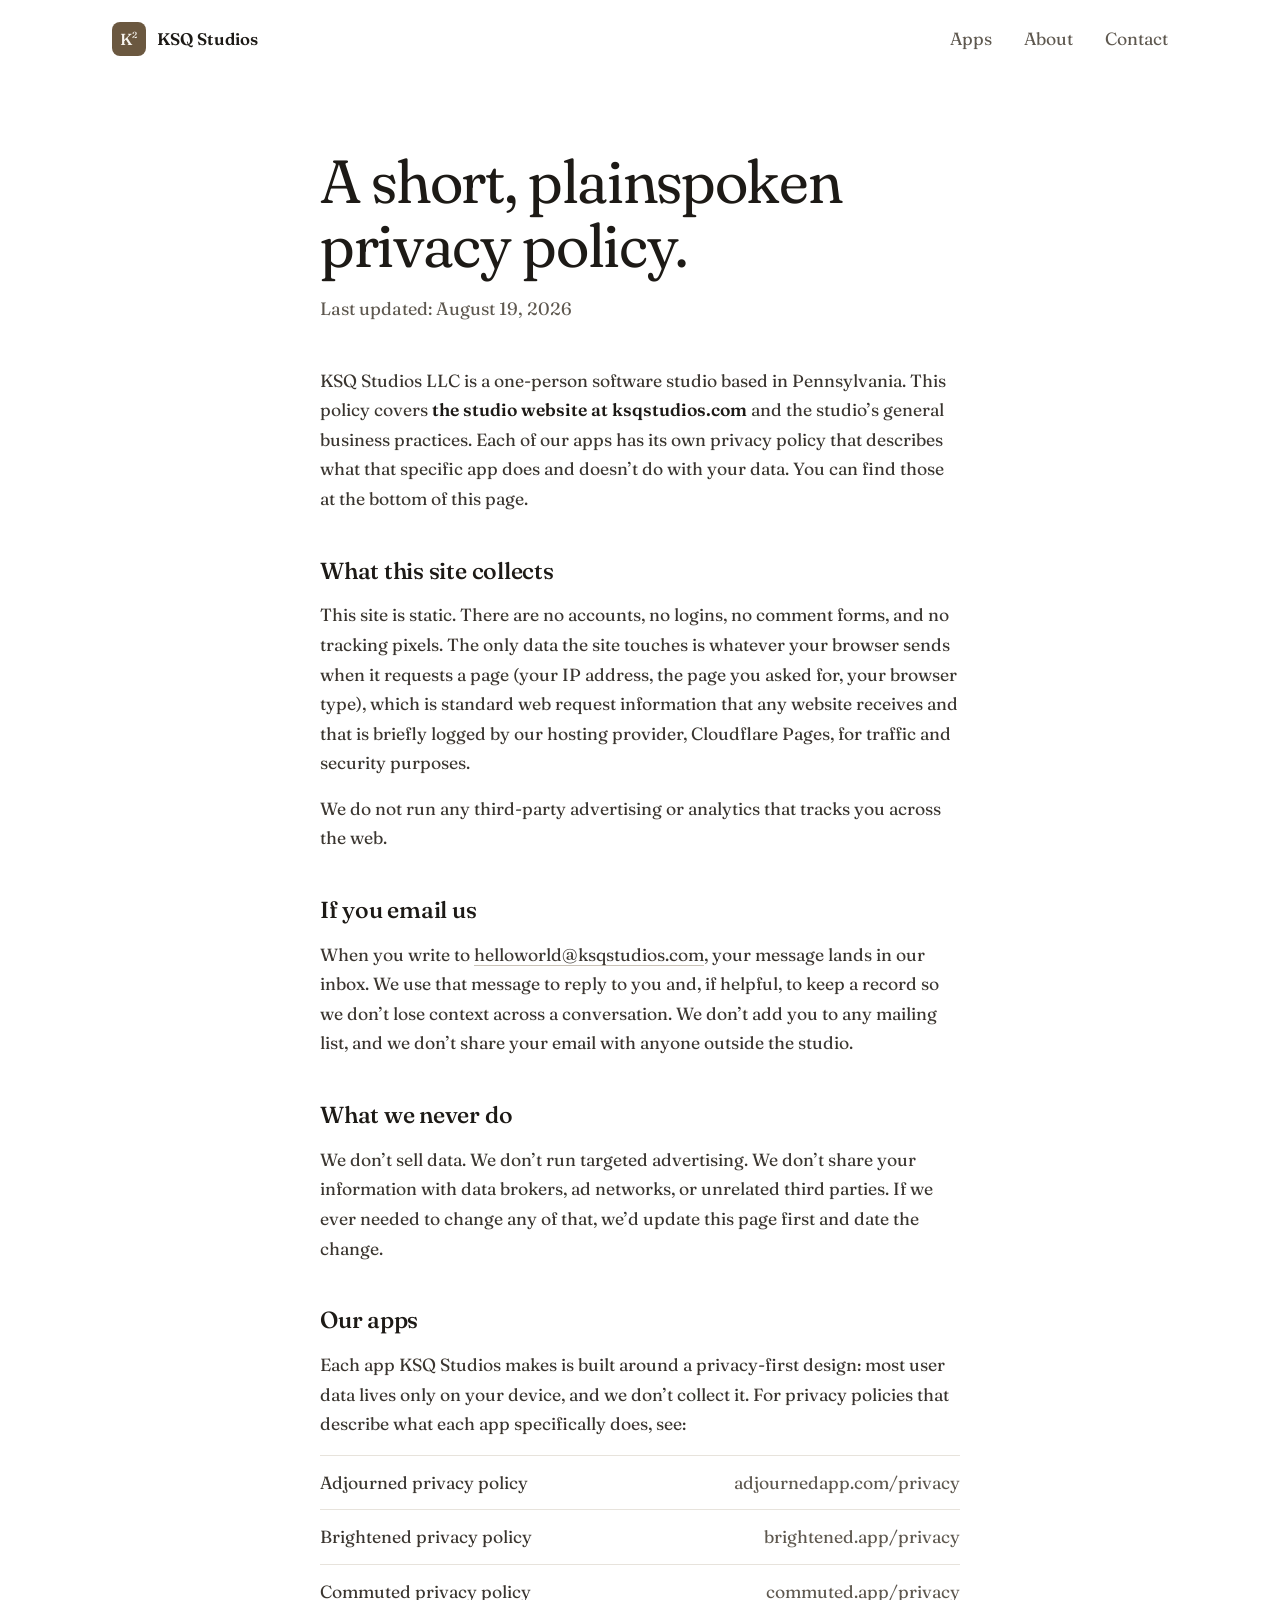
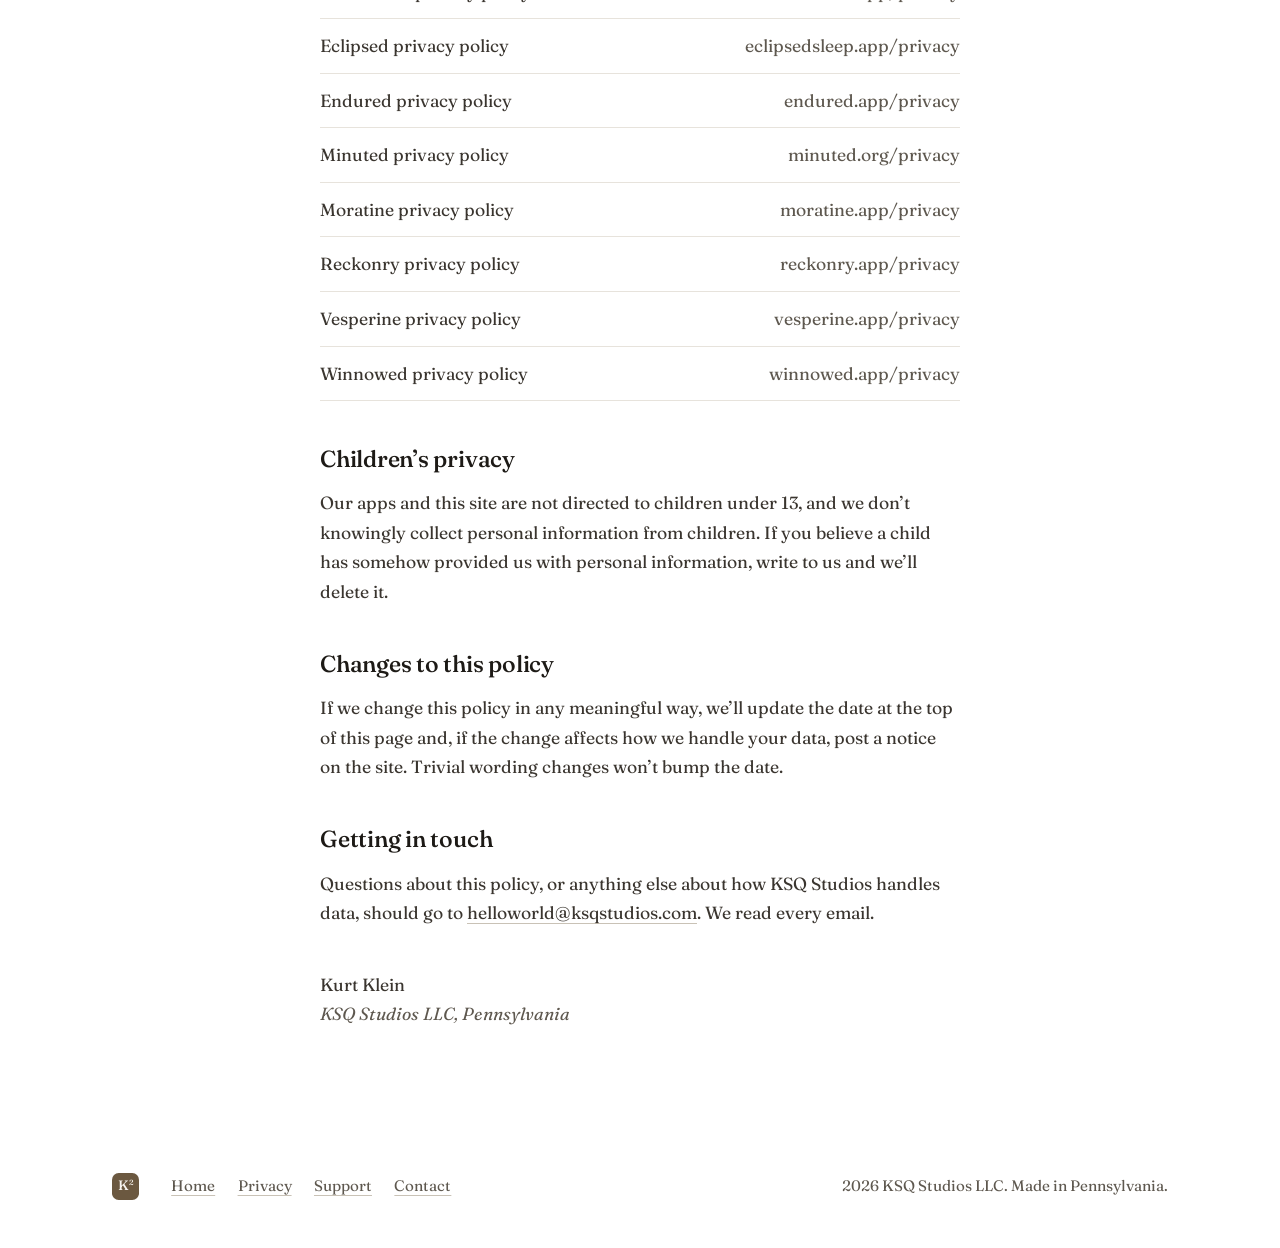
==== commit de43232f: "Redesign the studio site: the fan deck" ====
--- a/privacy.html
+++ b/privacy.html
@@ -17,35 +17,30 @@
   <meta property="og:type" content="website">
   <meta property="og:image" content="https://ksqstudios.com/og-image.png">
 
-  <meta name="theme-color" content="#111110">
+  <meta name="theme-color" content="#ffffff">
 
   <link rel="preconnect" href="https://fonts.googleapis.com">
   <link rel="preconnect" href="https://fonts.gstatic.com" crossorigin>
-  <link href="https://fonts.googleapis.com/css2?family=Geist:wght@300..700&family=Geist+Mono:wght@400;500&display=swap" rel="stylesheet">
+  <link href="https://fonts.googleapis.com/css2?family=Fraunces:ital,opsz,wght,SOFT@0,9..144,300..700,0..100;1,9..144,300..700,0..100&display=swap" rel="stylesheet">
 
   <link rel="stylesheet" href="/styles.css">
 </head>
 <body>
 
-  <header class="bar">
-    <div class="bar-inner">
-      <a class="mark" href="/" aria-label="KSQ Studios home"><span class="k2" aria-hidden="true">K<sup>2</sup></span>KSQ Studios</a>
-      <nav aria-label="Site">
-        <a href="/#apps">Apps</a>
-        <a href="/#about">About</a>
-        <a href="/#contact">Contact</a>
-      </nav>
-    </div>
-  </header>
+<header class="bar">
+  <a class="mark" href="/" aria-label="KSQ Studios home"><span class="k2" aria-hidden="true">K<sup>2</sup></span><span>KSQ Studios</span></a>
+  <nav aria-label="Site">
+    <a href="/#apps">Apps</a>
+    <a href="/#about">About</a>
+    <a href="/#contact">Contact</a>
+  </nav>
+</header>
 
-  <main>
+<main class="doc">
+  <h1 class="doc-title">A short, plainspoken privacy policy.</h1>
+  <p class="doc-meta">Last updated: August 19, 2026</p>
 
-    <article class="doc">
-      <p class="eyebrow">Privacy</p>
-      <h1 class="doc-title">A short, plainspoken privacy policy.</h1>
-      <p class="doc-meta">Last updated: August 19, 2026</p>
-
-      <div class="doc-body">
+  <div class="doc-body">
 
         <p>
           KSQ Studios LLC is a one&#x2011;person software studio based in Pennsylvania. This policy covers <strong>the studio website at ksqstudios.com</strong> and the studio&rsquo;s general business practices. Each of our apps has its own privacy policy that describes what that specific app does and doesn&rsquo;t do with your data. You can find those at the bottom of this page.
@@ -74,16 +69,16 @@
           Each app KSQ Studios makes is built around a privacy&#x2011;first design: most user data lives only on your device, and we don&rsquo;t collect it. For privacy policies that describe what each app specifically does, see:
         </p>
         <ul class="link-list">
-          <li><a href="https://adjournedapp.com/privacy" rel="noopener">Adjourned privacy policy &middot; adjournedapp.com/privacy</a></li>
-          <li><a href="https://brightened.app/privacy" rel="noopener">Brightened privacy policy &middot; brightened.app/privacy</a></li>
-          <li><a href="https://commuted.app/privacy" rel="noopener">Commuted privacy policy &middot; commuted.app/privacy</a></li>
-          <li><a href="https://eclipsedsleep.app/privacy" rel="noopener">Eclipsed privacy policy &middot; eclipsedsleep.app/privacy</a></li>
-          <li><a href="https://endured.app/privacy" rel="noopener">Endured privacy policy &middot; endured.app/privacy</a></li>
-          <li><a href="https://minuted.org/privacy" rel="noopener">Minuted privacy policy &middot; minuted.org/privacy</a></li>
-          <li><a href="https://moratine.app/privacy" rel="noopener">Moratine privacy policy &middot; moratine.app/privacy</a></li>
-          <li><a href="https://reckonry.app/privacy" rel="noopener">Reckonry privacy policy &middot; reckonry.app/privacy</a></li>
-          <li><a href="https://vesperine.app/privacy" rel="noopener">Vesperine privacy policy &middot; vesperine.app/privacy</a></li>
-          <li><a href="https://winnowed.app/privacy" rel="noopener">Winnowed privacy policy &middot; winnowed.app/privacy</a></li>
+          <li><a href="https://adjournedapp.com/privacy" rel="noopener"><span>Adjourned privacy policy</span><span class="link-url">adjournedapp.com/privacy</span></a></li>
+          <li><a href="https://brightened.app/privacy" rel="noopener"><span>Brightened privacy policy</span><span class="link-url">brightened.app/privacy</span></a></li>
+          <li><a href="https://commuted.app/privacy" rel="noopener"><span>Commuted privacy policy</span><span class="link-url">commuted.app/privacy</span></a></li>
+          <li><a href="https://eclipsedsleep.app/privacy" rel="noopener"><span>Eclipsed privacy policy</span><span class="link-url">eclipsedsleep.app/privacy</span></a></li>
+          <li><a href="https://endured.app/privacy" rel="noopener"><span>Endured privacy policy</span><span class="link-url">endured.app/privacy</span></a></li>
+          <li><a href="https://minuted.org/privacy" rel="noopener"><span>Minuted privacy policy</span><span class="link-url">minuted.org/privacy</span></a></li>
+          <li><a href="https://moratine.app/privacy" rel="noopener"><span>Moratine privacy policy</span><span class="link-url">moratine.app/privacy</span></a></li>
+          <li><a href="https://reckonry.app/privacy" rel="noopener"><span>Reckonry privacy policy</span><span class="link-url">reckonry.app/privacy</span></a></li>
+          <li><a href="https://vesperine.app/privacy" rel="noopener"><span>Vesperine privacy policy</span><span class="link-url">vesperine.app/privacy</span></a></li>
+          <li><a href="https://winnowed.app/privacy" rel="noopener"><span>Winnowed privacy policy</span><span class="link-url">winnowed.app/privacy</span></a></li>
         </ul>
 
         <h2>Children&rsquo;s privacy</h2>
@@ -107,22 +102,18 @@
         </p>
 
       </div>
-    </article>
+</main>
 
-  </main>
-
-  <footer class="foot">
-    <div class="foot-inner">
-      <span class="k2 small" aria-hidden="true">K<sup>2</sup></span>
-      <nav aria-label="Footer">
-        <a href="/">Home</a>
-        <a href="/privacy">Privacy</a>
-        <a href="/support">Support</a>
-        <a href="mailto:helloworld@ksqstudios.com">Contact</a>
-      </nav>
-      <p>2026 KSQ Studios LLC. Made in Pennsylvania.</p>
-    </div>
-  </footer>
+<footer class="foot">
+  <span class="k2 small" aria-hidden="true">K<sup>2</sup></span>
+  <nav aria-label="Footer">
+    <a href="/">Home</a>
+    <a href="/privacy">Privacy</a>
+    <a href="/support">Support</a>
+    <a href="mailto:helloworld@ksqstudios.com">Contact</a>
+  </nav>
+  <p>2026 KSQ Studios LLC. Made in Pennsylvania.</p>
+</footer>
 
 </body>
 </html>
--- a/styles.css
+++ b/styles.css
@@ -1,308 +1,480 @@
 /*
   ksqstudios.com
 
-  The studio after hours. A dark room so the ten apps' colors can glow:
-  each app has an arc of five colors that reports its one reading, and the
-  home page stands the ten arcs side by side like instruments on a bench.
-  Geist for type, Geist Mono for numbers and labels, and K squared for a
-  mark.
+  The fan deck. Every KSQ app reports its one reading through five colors,
+  so the studio page binds the ten palettes together like a paint maker's
+  fan deck, riveted at the bottom. The page itself stays white and quiet so
+  the colors read true, the way a printed swatch book does. Fraunces for
+  everything, and K squared in the studio's brown for a mark.
 
   No analytics. The privacy policy says the site collects nothing, so keep
   it that way.
 */
 
 :root {
-  --room: #111110;
-  --room-2: #1a1a18;
-  --card: #1f1f1c;
-  --ink: #ece8e1;
-  --soft: #a39e95;
-  --mute: #6f6b64;
-  --hair: rgba(236, 232, 225, 0.12);
-  --warm: #d9a441;
-
-  --sans: Geist, -apple-system, BlinkMacSystemFont, system-ui, sans-serif;
-  --mono: "Geist Mono", ui-monospace, Menlo, monospace;
-
-  --page: 74rem;
+  --paper: #ffffff;
+  --ink: #1d1a16;
+  --soft: #5e584f;
+  --rule: #e7e3dc;
+  --brown: #6b5840;
+  --cream: #f8f5f0;
+
+  --serif: Fraunces, "Iowan Old Style", Georgia, serif;
+
+  --page: 72rem;
   --gutter: clamp(1.25rem, 4vw, 3rem);
 }
 
 *, *::before, *::after { box-sizing: border-box; }
 
-html { -webkit-text-size-adjust: 100%; background: var(--room); scroll-behavior: smooth; }
+html { -webkit-text-size-adjust: 100%; background: var(--paper); scroll-behavior: smooth; }
 
 @media (prefers-reduced-motion: reduce) { html { scroll-behavior: auto; } }
 
 body {
   margin: 0;
-  background: var(--room);
+  background: var(--paper);
   color: var(--ink);
-  font-family: var(--sans);
-  font-size: 1.08rem;
-  line-height: 1.6;
+  font-family: var(--serif);
+  font-optical-sizing: auto;
+  font-size: 1.1rem;
+  line-height: 1.68;
   -webkit-font-smoothing: antialiased;
 }
 
 img { max-width: 100%; height: auto; display: block; }
 
-a { color: inherit; text-decoration-color: var(--mute); text-underline-offset: 0.22em; }
-a:hover { text-decoration-color: var(--ink); }
-
-:focus-visible { outline: 2px solid var(--warm); outline-offset: 3px; border-radius: 4px; }
-
-h1, h2, h3 { margin: 0; text-wrap: balance; }
+a { color: inherit; text-decoration-color: #c9c2b6; text-decoration-thickness: 1px; text-underline-offset: 0.24em; }
+a:hover { text-decoration-color: var(--brown); }
+
+:focus-visible { outline: 2px solid var(--brown); outline-offset: 3px; border-radius: 3px; }
+
+h1, h2, h3 { margin: 0; font-weight: 500; text-wrap: balance; }
 
 p { margin: 0 0 1rem; }
 
-.label, .eyebrow {
-  font-family: var(--mono);
-  font-weight: 400;
-  font-size: 0.82rem;
-  letter-spacing: 0.08em;
-  text-transform: uppercase;
+/* ---------- Bar ---------- */
+
+.bar {
+  max-width: var(--page);
+  margin: 0 auto;
+  padding: 1.4rem var(--gutter);
+  display: flex;
+  align-items: center;
+  justify-content: space-between;
+  gap: 1rem;
+}
+
+.mark {
+  white-space: nowrap;
+  display: inline-flex;
+  align-items: center;
+  gap: 0.7rem;
+  text-decoration: none;
+  font-weight: 600;
+  font-size: 1.05rem;
+}
+
+.k2 {
+  display: inline-flex;
+  align-items: center;
+  justify-content: center;
+  width: 2.1rem;
+  height: 2.1rem;
+  border-radius: 0.5rem;
+  background: var(--brown);
+  color: var(--cream);
+  font-weight: 500;
+  font-size: 1rem;
+  line-height: 1;
+  letter-spacing: -0.02em;
+}
+.k2 sup { font-size: 0.55em; line-height: 1; position: relative; top: -0.45em; margin-left: 0.04em; }
+.k2.small { width: 1.7rem; height: 1.7rem; font-size: 0.85rem; border-radius: 0.42rem; }
+
+.bar nav { display: flex; gap: clamp(1rem, 3vw, 2rem); }
+.bar nav a { text-decoration: none; color: var(--soft); }
+.bar nav a:hover { color: var(--ink); }
+
+/* ---------- Hero ---------- */
+
+/* The page takes a pale wash of whichever palette is pulled out of the
+   deck, so it answers the strip under your pointer. */
+html { --tint: #ffffff; }
+body {
+  background: color-mix(in oklab, var(--tint) 10%, #ffffff);
+  transition: background-color 0.7s ease;
+}
+
+.hero {
+  max-width: var(--page);
+  margin: 0 auto;
+  padding: clamp(2rem, 6vw, 4.5rem) var(--gutter) clamp(3rem, 7vw, 5.5rem);
+  display: grid;
+  grid-template-columns: minmax(0, 1.05fr) minmax(0, 1fr);
+  align-items: center;
+  gap: clamp(2rem, 5vw, 4rem);
+}
+
+.hero h1 {
+  font-size: clamp(2.6rem, 5.6vw, 4.9rem);
+  line-height: 1.02;
+  letter-spacing: -0.025em;
+  font-weight: 380;
+  font-variation-settings: "SOFT" 60;
+  max-width: 13ch;
+}
+
+/* Page load: the headline's words rise in while the deck fans open. This is
+   the page's one entrance; nothing else animates in on its own. */
+.hero h1 .w {
+  display: inline-block;
+  opacity: 0;
+  transform: translateY(0.45em);
+  transition: opacity 0.7s ease, transform 0.9s cubic-bezier(0.2, 0.8, 0.2, 1);
+  transition-delay: calc(var(--n) * 55ms);
+}
+.is-loaded .hero h1 .w { opacity: 1; transform: none; }
+
+.lede {
+  margin-top: 1.6rem;
+  max-width: 34rem;
   color: var(--soft);
-}
-
-/* K squared */
-.k2 { font-family: var(--mono); font-weight: 500; font-size: 1.15em; letter-spacing: -0.02em; }
-.k2 sup { font-size: 0.55em; margin-left: 0.04em; vertical-align: 0.9em; line-height: 0; color: var(--warm); }
-
-/* ---------- Bar ---------- */
-
-.bar { position: sticky; top: 0; z-index: 10; background: rgba(17, 17, 16, 0.82); backdrop-filter: blur(12px); -webkit-backdrop-filter: blur(12px); border-bottom: 1px solid transparent; }
-
-.bar-inner { max-width: var(--page); margin: 0 auto; padding: 1.1rem var(--gutter); display: flex; align-items: center; justify-content: space-between; }
-
-.mark { display: flex; align-items: baseline; gap: 0.7rem; font-weight: 600; font-size: 1.15rem; letter-spacing: -0.01em; text-decoration: none; }
-
-.bar nav { display: flex; gap: 1.6rem; font-size: 0.98rem; color: var(--soft); }
-.bar nav a { text-decoration: none; }
-.bar nav a:hover { color: var(--ink); }
-
-/* ---------- Hero ---------- */
-
-.hero { max-width: var(--page); margin: 0 auto; padding: clamp(3rem, 8vw, 6rem) var(--gutter) clamp(3rem, 6vw, 4.5rem); }
-
-.eyebrow { margin-bottom: 1.5rem; }
-
-.hero h1 {
-  max-width: 15ch;
-  font-weight: 500;
-  font-size: clamp(3rem, 7.4vw, 6.4rem);
-  line-height: 0.98;
-  letter-spacing: -0.045em;
-}
-
-.lede { margin-top: 1.75rem; max-width: 34rem; font-size: 1.2rem; color: var(--soft); }
-
-/* The wall of arcs */
-
-.wall { margin-top: clamp(3rem, 7vw, 5rem); }
-
-.pipes {
-  --w: clamp(1.5rem, 4.4vw, 3.6rem);
-  display: grid;
-  grid-template-columns: repeat(10, minmax(0, 1fr));
-  gap: clamp(0.4rem, 1.4vw, 1.1rem);
-  align-items: end;
-}
-
-.pipe {
+  font-size: 1.18rem;
+}
+
+/* The deck. Strips pivot on a rivet near their foot. --open goes from 0
+   (stacked) to 1 (fanned) once on load; each strip's angle is its share of
+   the spread. */
+
+.deck-wrap { display: grid; justify-items: center; gap: 1.2rem; touch-action: pan-y; }
+
+.deck {
+  --w: 3.6rem;
+  --h: 24rem;
+  --spread: 9deg;
+  --open: 1;
   position: relative;
+  width: 100%;
+  max-width: 34rem;
+  height: calc(var(--h) + 2.5rem);
+}
+
+/* With scripts on, the deck starts closed and the script opens it. */
+.js .deck { --open: 0; }
+.js .deck.is-open { --open: 1; }
+
+.strip {
+  --i: 0;
+  position: absolute;
+  left: calc(50% - var(--w) / 2);
+  bottom: 1.2rem;
+  width: var(--w);
+  height: var(--h);
+  display: grid;
+  grid-template-rows: repeat(5, 1fr) 4.6rem;
+  border-radius: 0.45rem;
+  overflow: hidden;
+  background: var(--paper);
+  box-shadow: 0 0 0 1px rgba(29, 26, 22, 0.08), 0 6px 18px -10px rgba(29, 26, 22, 0.35);
+  transform-origin: 50% calc(100% - 1.6rem);
+  transform:
+    rotate(calc((var(--i) - 4.5) * var(--spread) * var(--open)))
+    translateY(calc(var(--lift, 0rem) + (1 - var(--open)) * 3rem));
+  opacity: calc(0.2 + var(--open) * 0.8);
+  /* The opening overshoots a little, like a deck flicked open. */
+  transition:
+    transform 1.1s cubic-bezier(0.3, 1.45, 0.45, 1) calc(0.15s + var(--i) * 45ms),
+    opacity 0.5s ease calc(0.15s + var(--i) * 45ms);
+  text-decoration: none;
+  z-index: var(--z, 1);
+}
+
+.strip i { display: block; background: var(--c); }
+
+/* The strip's name is for screen readers; sighted readers get it in the
+   caption under the deck when they point at a strip. */
+.strip b {
+  position: absolute;
+  width: 1px;
+  height: 1px;
+  overflow: hidden;
+  clip-path: inset(50%);
+  white-space: nowrap;
+}
+
+/* Once open, the deck follows the pointer: strips near it rise out of the
+   deck in a soft wave, the nearest highest, and that one is named below. */
+.deck.is-live .strip { transition: transform 0.35s cubic-bezier(0.2, 0.8, 0.2, 1), filter 0.35s ease; }
+.deck.is-pointing .strip:not(.is-on) { filter: saturate(0.7) brightness(1.03); }
+.strip.is-on { --z: 20; }
+
+.rivet {
+  position: absolute;
+  left: calc(50% - 0.55rem);
+  bottom: calc(1.2rem + 1.6rem - 0.55rem);
+  width: 1.1rem;
+  height: 1.1rem;
+  border-radius: 50%;
+  background: radial-gradient(circle at 35% 35%, #9c8668, var(--brown) 60%, #4a3c2a);
+  box-shadow: 0 1px 2px rgba(0, 0, 0, 0.35);
+  z-index: 30;
+  pointer-events: none;
+}
+
+.deck-caption {
+  margin: 0;
+  min-height: 1.7em;
+  text-align: center;
+  color: var(--soft);
+}
+.deck-caption b { color: var(--ink); font-weight: 600; }
+
+/* ---------- Spectrum ---------- */
+
+/* All fifty colors in a single band that slides sideways with the scroll,
+   running between the deck and the list it opens onto. */
+.spectrum {
+  overflow: hidden;
+  height: clamp(3.2rem, 6vw, 4.6rem);
+  margin-bottom: clamp(3rem, 7vw, 5rem);
+}
+.spectrum-track {
   display: flex;
-  flex-direction: column;
-  align-items: center;
-  gap: 0.9rem;
-  text-decoration: none;
-  transition: opacity 0.35s ease;
-}
-
-.pipe::before {
+  height: 100%;
+  width: max-content;
+  transform: translate3d(var(--x, 0px), 0, 0);
+  will-change: transform;
+}
+.spectrum-track i { display: block; width: clamp(2.6rem, 4.5vw, 4rem); background: var(--c); }
+
+@media (prefers-reduced-motion: reduce) {
+  .strip, .deck.is-live .strip, .hero h1 .w, .chip i, body { transition: none !important; }
+  .hero h1 .w { opacity: 1; transform: none; }
+}
+
+/* ---------- Apps ---------- */
+
+.apps, .about, .contact {
+  max-width: var(--page);
+  margin: 0 auto;
+  padding: 0 var(--gutter);
+}
+
+.apps > h2, .about > h2, .contact > h2 {
+  font-size: clamp(1.9rem, 3.4vw, 2.6rem);
+  letter-spacing: -0.015em;
+  font-weight: 420;
+  padding-bottom: 1.4rem;
+  border-bottom: 1px solid var(--ink);
+}
+
+.app {
+  display: grid;
+  grid-template-columns: 4.5rem minmax(0, 40rem) 1fr;
+  gap: 1.6rem;
+  align-items: start;
+  padding: 2.2rem 0;
+  border-bottom: 1px solid var(--rule);
+  scroll-margin-top: 1rem;
+}
+
+/* Jumping to an app from the deck draws its five colors across the top of
+   its row, so you can see where you landed. */
+.app { position: relative; }
+.app::before {
   content: "";
-  display: block;
-  width: var(--w);
-  height: clamp(13rem, 34vw, 24rem);
-  border-radius: 999px;
-  background: var(--arc);
-  box-shadow: inset 0 0 0 1px rgba(255, 255, 255, 0.08);
-  transform-origin: bottom;
-  transform: scaleY(0);
-  transition: transform 1.1s cubic-bezier(0.2, 0.8, 0.2, 1), filter 0.35s ease;
-  transition-delay: var(--delay, 0s);
-}
-
-.wall.is-up .pipe::before { transform: scaleY(1); }
-
-/* The reading: a ring that sits where this app's arc is right now. */
-.read {
-  position: absolute;
-  left: 50%;
-  top: calc(var(--at, 0.5) * clamp(13rem, 34vw, 24rem));
-  width: calc(var(--w) + 10px);
-  aspect-ratio: 1;
-  border-radius: 50%;
-  transform: translate(-50%, -50%) scale(0);
-  border: 2px solid #fff;
-  box-shadow: 0 0 0 4px rgba(255, 255, 255, 0.12), 0 0 20px rgba(255, 255, 255, 0.35);
-  transition: top 1.8s cubic-bezier(0.4, 0, 0.2, 1), transform 0.5s ease;
-  transition-delay: 0s, calc(var(--delay, 0s) + 1s);
-}
-
-.wall.is-up .read { transform: translate(-50%, -50%) scale(1); }
-
-.pipe img { width: calc(var(--w) + 4px); height: auto; border-radius: 22%; }
-
-.wall.is-pointing .pipe { opacity: 0.35; }
-.wall.is-pointing .pipe.is-on { opacity: 1; }
-.pipe.is-on::before { filter: brightness(1.15) saturate(1.1); }
-
-.wall-caption { margin-top: 1.5rem; min-height: 1.6em; font-size: 1.1rem; color: var(--soft); text-align: center; }
-.wall-caption b { color: var(--ink); font-weight: 600; }
-
-/* ---------- The apps ---------- */
-
-.apps, .about, .contact { max-width: var(--page); margin: 0 auto; padding: clamp(4rem, 9vw, 7rem) var(--gutter); }
-
-.apps > .label, .about > .label, .contact > .label { margin-bottom: 2rem; }
-
-.app {
-  position: relative;
-  display: grid;
-  grid-template-columns: 3rem 5.5rem minmax(0, 1fr) 13rem;
-  gap: 0.5rem 1.75rem;
-  align-items: start;
-  padding: 2.25rem 0 2.5rem;
-  border-top: 1px solid var(--hair);
-  scroll-margin-top: 5rem;
-}
-
-.app .no { font-family: var(--mono); font-size: 0.9rem; color: var(--mute); padding-top: 0.55rem; }
-
-.app .icon { width: 5.5rem; border-radius: 22%; box-shadow: 0 10px 30px rgba(0, 0, 0, 0.4); }
-
-.app h3 { font-weight: 600; font-size: clamp(2rem, 3.6vw, 2.8rem); line-height: 1; letter-spacing: -0.035em; }
-.app .tag { margin: 0.6rem 0 0.9rem; font-size: 1.2rem; }
-.app .desc { max-width: 40rem; color: var(--soft); font-size: 1rem; margin: 0; }
-
-.links { display: grid; gap: 0.5rem; margin: 0.4rem 0 0; font-family: var(--mono); font-size: 0.9rem; }
-.links a { display: flex; justify-content: space-between; padding: 0.55rem 0.8rem; border-radius: 10px; background: var(--room-2); box-shadow: inset 0 0 0 1px var(--hair); text-decoration: none; }
-.links a::after { content: "\2197"; color: var(--soft); }
-.links a:hover { background: var(--card); }
-
-/* Each entry's arc, drawn in when the entry scrolls into view. */
-.arc-line {
   position: absolute;
   left: 0;
   right: 0;
   top: -1px;
   height: 3px;
-  border-radius: 3px;
-  background: var(--arc-h);
+  background: linear-gradient(90deg, var(--s1), var(--s2), var(--s3), var(--s4), var(--s5));
   transform: scaleX(0);
   transform-origin: left;
-  transition: transform 1.2s cubic-bezier(0.2, 0.8, 0.2, 1);
-}
-
-.app.is-seen .arc-line { transform: scaleX(1); }
+  opacity: 0;
+}
+.app.is-arrived::before { animation: arrive 2.4s cubic-bezier(0.2, 0.8, 0.2, 1) forwards; }
+@keyframes arrive {
+  0% { transform: scaleX(0); opacity: 1; }
+  35% { transform: scaleX(1); opacity: 1; }
+  80% { transform: scaleX(1); opacity: 1; }
+  100% { transform: scaleX(1); opacity: 0; }
+}
+
+.icon { width: 4.5rem; height: 4.5rem; border-radius: 22%; box-shadow: 0 0 0 1px rgba(29, 26, 22, 0.06); }
+
+.app h3 { font-size: 1.6rem; font-weight: 560; letter-spacing: -0.01em; line-height: 1.15; }
+.tag { margin: 0.25rem 0 0.7rem; font-style: italic; color: var(--brown); font-size: 1.12rem; }
+.desc { color: var(--soft); max-width: 38rem; }
+.links { display: flex; flex-wrap: wrap; gap: 0.4rem 1.4rem; margin: 0; }
+
+/* The app's five colors as a single chip, the one spot of color in the row. */
+.chip {
+  justify-self: end;
+  display: grid;
+  grid-template-columns: repeat(5, 1.7rem);
+  height: 4.5rem;
+  border-radius: 0.35rem;
+  overflow: hidden;
+  box-shadow: 0 0 0 1px rgba(29, 26, 22, 0.08);
+}
+/* When a row scrolls into view, its five stages fill in from the first to
+   the last, the way each app's reading climbs. */
+.chip i { transform: scaleY(0); transform-origin: bottom; transition: transform 0.55s cubic-bezier(0.2, 0.8, 0.2, 1); }
+.chip i:nth-child(2) { transition-delay: 0.08s; }
+.chip i:nth-child(3) { transition-delay: 0.16s; }
+.chip i:nth-child(4) { transition-delay: 0.24s; }
+.chip i:nth-child(5) { transition-delay: 0.32s; }
+.app.is-seen .chip i { transform: none; }
+
+.chip i:nth-child(1) { background: var(--s1); }
+.chip i:nth-child(2) { background: var(--s2); }
+.chip i:nth-child(3) { background: var(--s3); }
+.chip i:nth-child(4) { background: var(--s4); }
+.chip i:nth-child(5) { background: var(--s5); }
 
 /* ---------- About ---------- */
 
-.about { border-top: 1px solid var(--hair); }
-.about-body { max-width: 46rem; }
-.about-lead { font-size: clamp(1.5rem, 2.8vw, 2.1rem); font-weight: 400; line-height: 1.3; letter-spacing: -0.02em; margin-bottom: 2.5rem; }
-
-.beliefs { list-style: none; margin: 0 0 2.5rem; padding: 0; }
-.beliefs li { display: grid; grid-template-columns: 3rem minmax(0, 1fr); padding: 1rem 0; border-top: 1px solid var(--hair); font-size: 1.2rem; }
-.beliefs li:last-child { border-bottom: 1px solid var(--hair); }
-.beliefs span { font-family: var(--mono); font-size: 0.9rem; color: var(--warm); padding-top: 0.25rem; }
-
-.about-body > p:last-child { color: var(--soft); }
+.about { margin-top: clamp(4rem, 9vw, 7rem); }
+
+.about-body { max-width: 40rem; padding-top: 2rem; }
+.about-lead { font-size: 1.4rem; line-height: 1.45; font-weight: 380; }
+
+.beliefs { list-style: none; padding: 0; margin: 1.8rem 0; }
+.beliefs li {
+  padding: 0.85rem 0 0.85rem 1.4rem;
+  border-top: 1px solid var(--rule);
+  position: relative;
+}
+.beliefs li::before {
+  content: "";
+  position: absolute;
+  left: 0;
+  top: 1.45rem;
+  width: 0.5rem;
+  height: 0.5rem;
+  border-radius: 50%;
+  background: var(--brown);
+}
+.beliefs li:last-child { border-bottom: 1px solid var(--rule); }
 
 /* ---------- Contact ---------- */
 
-.contact { border-top: 1px solid var(--hair); }
-.say { font-weight: 500; font-size: clamp(3rem, 8vw, 6rem); line-height: 1; letter-spacing: -0.045em; margin-bottom: 2.5rem; }
-
-.contact-list { margin: 0; max-width: 40rem; }
-.contact-list div { display: grid; grid-template-columns: 7rem minmax(0, 1fr); padding: 0.9rem 0; border-top: 1px solid var(--hair); }
-.contact-list dt { font-family: var(--mono); font-size: 0.85rem; letter-spacing: 0.06em; text-transform: uppercase; color: var(--soft); padding-top: 0.15rem; }
-.contact-list dd { margin: 0; font-size: 1.15rem; }
+.contact { margin-top: clamp(4rem, 9vw, 7rem); }
+
+.contact-list { margin: 0; padding-top: 1rem; }
+.contact-list div {
+  display: grid;
+  grid-template-columns: 8rem 1fr;
+  gap: 1rem;
+  padding: 0.9rem 0;
+  border-bottom: 1px solid var(--rule);
+}
+.contact-list dt { color: var(--soft); }
+.contact-list dd { margin: 0; }
+
+/* ---------- Privacy and support ---------- */
+
+.doc {
+  max-width: 46rem;
+  margin: 0 auto;
+  padding: clamp(2rem, 6vw, 4.5rem) var(--gutter) 0;
+}
+
+.doc-title {
+  font-size: clamp(2.4rem, 5vw, 3.8rem);
+  line-height: 1.05;
+  letter-spacing: -0.022em;
+  font-weight: 380;
+  font-variation-settings: "SOFT" 60;
+}
+
+.doc-meta { margin-top: 1rem; color: var(--soft); font-size: 1.12rem; }
+
+.doc-body { margin-top: 2.6rem; }
+.doc-body h2 {
+  font-size: 1.45rem;
+  font-weight: 520;
+  letter-spacing: -0.01em;
+  margin: 2.4rem 0 0.6rem;
+}
+.doc-body p, .doc-body li { color: #3a352f; }
+.doc-body strong { font-weight: 600; color: var(--ink); }
+
+.signoff { margin-top: 2.6rem; }
+.signoff em { color: var(--soft); }
+
+.link-list { list-style: none; padding: 0; margin: 1rem 0 0; border-top: 1px solid var(--rule); }
+.link-list li { border-bottom: 1px solid var(--rule); }
+.link-list a {
+  display: flex;
+  flex-wrap: wrap;
+  justify-content: space-between;
+  gap: 0.2rem 1rem;
+  padding: 0.75rem 0;
+  text-decoration: none;
+}
+.link-list a:hover span:first-child { text-decoration: underline; text-decoration-color: var(--brown); }
+.link-url { color: var(--soft); }
+
+/* Support: one row per app, its five colors filling in at the right. */
+.help-list { margin-top: 2.4rem; border-top: 1px solid var(--ink); }
+
+.help {
+  display: grid;
+  grid-template-columns: 3.5rem minmax(0, 1fr) auto;
+  gap: 1.2rem;
+  align-items: center;
+  padding: 1.3rem 0;
+  border-bottom: 1px solid var(--rule);
+  text-decoration: none;
+}
+.help .icon { width: 3.5rem; height: 3.5rem; }
+.help-text { display: grid; gap: 0.15rem; }
+.help-name { font-size: 1.25rem; font-weight: 560; }
+.help-desc { color: var(--soft); line-height: 1.55; }
+.help-url { color: var(--brown); font-size: 0.98rem; }
+.help:hover .help-name { text-decoration: underline; text-decoration-color: var(--brown); text-underline-offset: 0.2em; }
+.help .chip { height: 3.5rem; grid-template-columns: repeat(5, 1.1rem); }
+.help .chip i { transform: none; }
 
 /* ---------- Footer ---------- */
 
-.foot { border-top: 1px solid var(--hair); }
-.foot-inner { max-width: var(--page); margin: 0 auto; padding: 2rem var(--gutter) 3rem; display: flex; flex-wrap: wrap; align-items: baseline; gap: 0.75rem 2rem; font-size: 0.95rem; color: var(--soft); }
-.foot nav { display: flex; gap: 1.5rem; }
-.foot nav a { text-decoration: none; }
-.foot nav a:hover { color: var(--ink); }
+.foot {
+  max-width: var(--page);
+  margin: clamp(4rem, 9vw, 7rem) auto 0;
+  padding: 2rem var(--gutter) 3rem;
+  display: flex;
+  flex-wrap: wrap;
+  align-items: center;
+  gap: 1rem 2rem;
+  color: var(--soft);
+  font-size: 0.95rem;
+}
+.foot nav { display: flex; gap: 1.4rem; }
 .foot p { margin: 0 0 0 auto; }
 
-/* ---------- Document pages: privacy, support ---------- */
-
-.doc { max-width: 46rem; margin: 0 auto; padding: clamp(3rem, 7vw, 5rem) var(--gutter) clamp(4rem, 8vw, 6rem); }
-.doc .eyebrow { margin-bottom: 1rem; }
-.doc-title { font-weight: 500; font-size: clamp(2.8rem, 7vw, 4.6rem); line-height: 1; letter-spacing: -0.045em; }
-.doc-title em { font-style: normal; color: var(--warm); }
-.doc-meta { margin-top: 1.25rem; color: var(--soft); font-size: 1.15rem; }
-.doc-body { margin-top: 2.5rem; }
-.doc-body h2 { font-weight: 600; font-size: 1.5rem; letter-spacing: -0.02em; margin: 2.5rem 0 0.6rem; }
-.doc-body p, .doc-body li { color: #cfcac2; }
-.doc-body ul { padding-left: 1.2rem; }
-.doc-body li { margin-bottom: 0.4rem; }
-.doc-body a { text-decoration-color: var(--warm); }
-
-.support-grid { display: grid; grid-template-columns: repeat(2, minmax(0, 1fr)); gap: 0.9rem; }
-
-.support-card {
-  display: grid;
-  grid-template-columns: 3.5rem minmax(0, 1fr);
-  gap: 1rem;
-  align-items: start;
-  padding: 1.1rem;
-  border-radius: 16px;
-  background: var(--room-2);
-  box-shadow: inset 0 0 0 1px var(--hair);
-  text-decoration: none;
-  transition: background 0.2s ease;
-}
-
-.support-card:hover { background: var(--card); }
-.support-card-art { position: relative; }
-.support-card-glow { display: none; }
-.support-icon { width: 3.5rem; border-radius: 22%; }
-.support-name { font-size: 1.1rem !important; font-weight: 600; margin: 0 0 0.3rem !important; letter-spacing: -0.01em; }
-.support-description { font-size: 0.95rem; color: var(--soft) !important; margin: 0 0 0.5rem; }
-.support-link { font-family: var(--mono); font-size: 0.82rem; color: var(--soft); display: inline-flex; gap: 0.3rem; align-items: center; }
-
-.link-list { list-style: none; padding: 0 !important; }
-.link-list li { padding: 0.55rem 0; border-top: 1px solid var(--hair); margin: 0 !important; }
-.link-list li:last-child { border-bottom: 1px solid var(--hair); }
-.link-list a { text-decoration: none; }
-.link-list a:hover { color: var(--ink); }
-.signoff { margin-top: 3rem; }
-.signoff em { font-style: normal; color: var(--soft); }
-.contact-heading { margin-top: 3rem !important; }
-.doc-body strong { color: var(--ink); font-weight: 600; }
-
-/* ---------- Small screens ---------- */
-
-@media (max-width: 56rem) {
-  .app { grid-template-columns: 4rem minmax(0, 1fr); }
-  .app .no { display: none; }
-  .app .icon { width: 4rem; }
-  .app .links { grid-column: 2; display: flex; flex-wrap: wrap; }
-  .support-grid { grid-template-columns: minmax(0, 1fr); }
-}
-
-@media (max-width: 34rem) {
-  .bar nav { gap: 1rem; font-size: 0.92rem; }
-  .pipes { gap: 0.3rem; }
-  .read { border-width: 1.5px; box-shadow: 0 0 0 2px rgba(255, 255, 255, 0.12), 0 0 12px rgba(255, 255, 255, 0.35); }
-  .wall-caption { font-size: 1rem; }
-  .foot p { margin-left: 0; }
-}
-
-@media (prefers-reduced-motion: reduce) {
-  .pipe::before, .read, .arc-line { transition: none !important; }
-}
+/* ---------- Narrow screens ---------- */
+
+@media (max-width: 860px) {
+  .hero { grid-template-columns: 1fr; }
+  .hero h1 { max-width: 15ch; }
+  .deck { --w: 2.7rem; --h: 17rem; --spread: 8.5deg; max-width: 24rem; }
+  .strip { grid-template-rows: repeat(5, 1fr) 3.6rem; }
+}
+
+@media (max-width: 620px) {
+  .help { grid-template-columns: 3rem minmax(0, 1fr); align-items: start; }
+  .help .icon { width: 3rem; height: 3rem; }
+  .help .chip { display: none; }
+  .bar { padding-top: 1.1rem; padding-bottom: 1.1rem; }
+  .bar nav { gap: 0.9rem; font-size: 1rem; }
+  .app { grid-template-columns: 3.4rem minmax(0, 1fr); gap: 1.1rem; }
+  .icon { width: 3.4rem; height: 3.4rem; }
+  .chip { grid-column: 2; justify-self: start; height: 0.6rem; grid-template-columns: repeat(5, 2.2rem); order: -1; }
+  .chip i { transform: scaleX(0); transform-origin: left; }
+  .app h3 { font-size: 1.4rem; }
+  .contact-list div { grid-template-columns: 1fr; gap: 0.1rem; }
+  .foot p { margin-left: 0; width: 100%; }
+}
